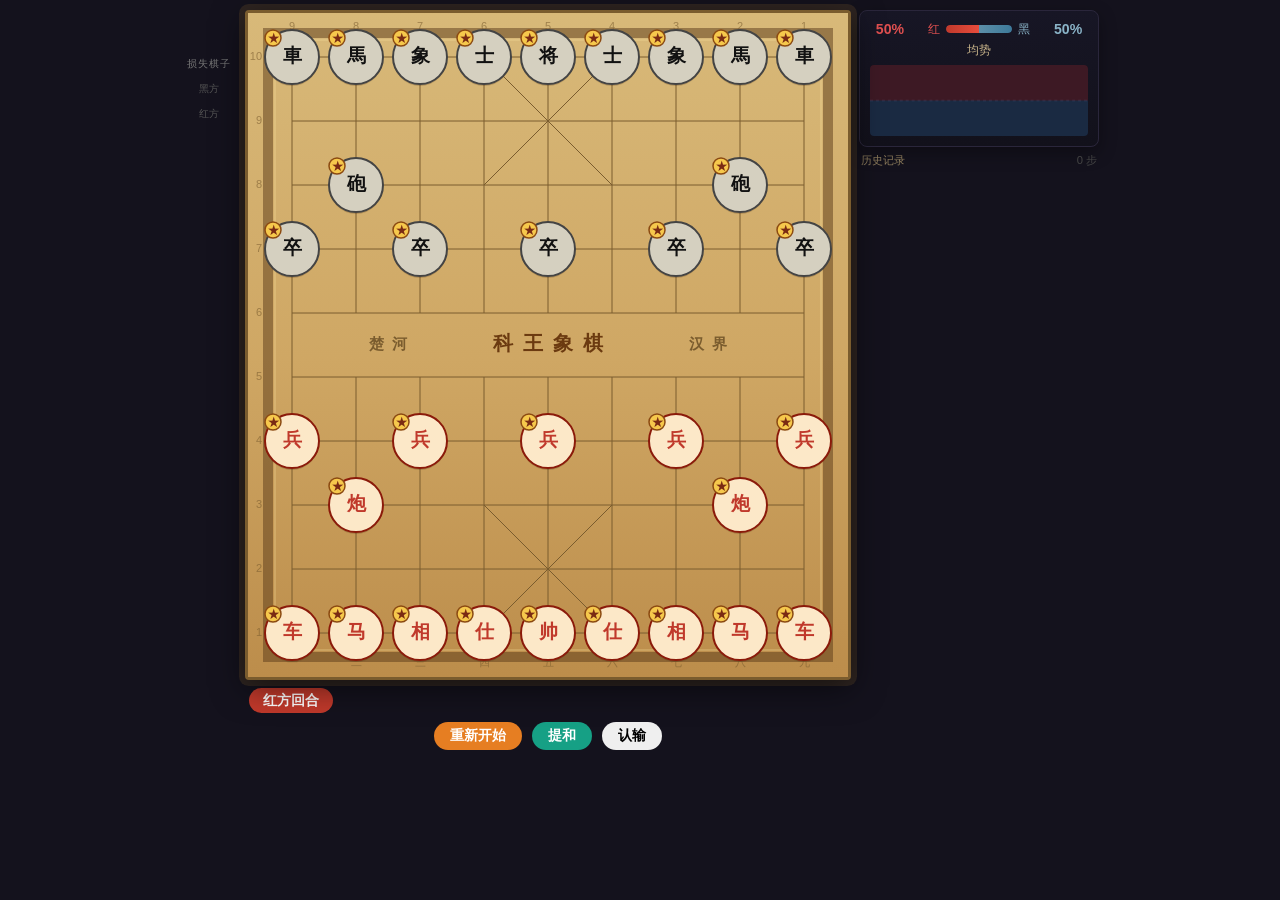
==== index-legacy.html @ aa71bdaa "Apply tactical sanity check to mixed AI" ====
<!DOCTYPE html>
<html lang="zh-CN">
<head>
<meta charset="UTF-8">
<meta name="viewport" content="width=device-width, initial-scale=1.0">
<title id="page-title">科王象棋</title>
<script>
(function () {
  try {
    if (window.self !== window.top) {
      document.documentElement.classList.add('embedded-game');
    }
  } catch (e) {}
})();
</script>
<style>
* { box-sizing: border-box; margin: 0; padding: 0; }
body {
  background: #14121d;
  display: flex;
  flex-direction: column;
  align-items: center;
  min-height: 100vh;
  font-family: 'Microsoft YaHei', sans-serif;
  color: #eee;
  user-select: none;
  padding: 10px 0;
}
#turn-indicator {
  padding: 3px 14px;
  border-radius: 20px;
  font-weight: bold;
  font-size: 0.88rem;
  white-space: nowrap;
}
#turn-indicator.red   { background:#c0392b; color:#fff; }
#turn-indicator.black { background:#2c3e50; color:#fff; border:1px solid #aaa; }
#turn-indicator.draw  { background:#555; color:#fff; }
#message { color:#f0c060; font-size:0.88rem; white-space:nowrap; }

/* 主布局：左侧损失列 + 棋盘中心 + 日志面板 */
#game-layout {
  display: flex;
  align-items: flex-start;
  gap: 8px;
  width: 100%;
  justify-content: center;
}
#cap-col {
  width: 56px;
  display: flex;
  flex-direction: column;
  align-items: center;
  padding-top: 47px;
  gap: 2px;
}
.cap-col-label {
  font-size: 0.65rem;
  color: #777;
  letter-spacing: 1px;
  margin-bottom: 4px;
  text-align: center;
  line-height: 1.3;
}
.cap-section-label {
  font-size: 0.62rem;
  color: #555;
  margin-top: 5px;
  margin-bottom: 2px;
}
.cap-piece-list {
  display: flex;
  flex-direction: row;
  flex-wrap: wrap;
  gap: 3px;
  justify-content: center;
  width: 100%;
}
#center-col { display: flex; flex-direction: column; align-items: center; }
#center-col {
  flex: 0 0 auto;
}

#board-wrap {
  position: relative;
  background: #c8a96e;
  border: 3px solid #7a5c2e;
  border-radius: 4px;
  box-shadow: 0 8px 32px #0008, 0 0 0 6px #7a5c2e44;
}
canvas { display: block; width: 100%; max-width: 100%; height: auto; }

/* iframe 嵌入模式：只显示棋盘，统计数据由外层 app 面板展示 */
html.embedded-game body,
body.in-iframe {
  padding: 0;
  height: 100vh;
  height: 100dvh;
  overflow: hidden;
  min-height: 100vh;
  min-height: 100dvh;
  justify-content: center;
  background:
    radial-gradient(ellipse at 50% 0%, rgba(164, 124, 55, 0.18) 0%, transparent 58%),
    linear-gradient(180deg, #1a160f 0%, #0f0e12 100%);
}
html.embedded-game #game-layout,
body.in-iframe #game-layout {
  width: 100%;
  height: 100vh;
  height: 100dvh;
  min-height: 0;
  align-items: center;
  justify-content: center;
  gap: 0;
}
html.embedded-game #center-col,
body.in-iframe #center-col {
  width: 100%;
  height: 100vh;
  height: 100dvh;
  min-height: 0;
  padding: 0;
  align-items: center;
  justify-content: center;
}
html.embedded-game #board-wrap,
body.in-iframe #board-wrap {
  width: min(100%, calc(100dvh * 600 / 664));
  max-width: 100%;
  flex: 0 0 auto;
}
html.embedded-game #log-panel,
html.embedded-game #cap-col,
html.embedded-game #info-bar,
html.embedded-game #controls,
html.embedded-game #piece-hint,
body.in-iframe #log-panel,
body.in-iframe #cap-col,
body.in-iframe #info-bar,
body.in-iframe #controls,
body.in-iframe #piece-hint { display: none; }

#info-bar {
  margin-top: 6px;
  display: flex;
  align-items: center;
  gap: 10px;
  min-height: 28px;
  width: 100%;
  justify-content: flex-start;
  padding: 0 4px;
}
#controls {
  margin-top: 8px;
  display:flex;
  gap:10px;
  align-items:center;
  width: 100%;
  justify-content: center;
  flex-wrap: wrap;
}

/* ── 右侧日志面板 ── */
#log-panel {
  width: 240px;
  display: flex;
  flex-direction: column;
  gap: 6px;
  align-self: flex-start;
}
#score-header {
  background: linear-gradient(180deg, #171625 0%, #12111b 100%);
  border: 1px solid #2a263b;
  border-radius: 8px;
  padding: 10px;
  box-shadow: 0 6px 18px #0005;
}
.score-row {
  display: flex;
  align-items: center;
  gap: 6px;
  margin-bottom: 5px;
}
.wr-label { font-size:0.72rem; color:#888; min-width:30px; }
.wr-label.red  { color:#e05050; text-align:right; }
.wr-label.blk  { color:#8ab4c8; }
.wr-pct { font-size:0.88rem; font-weight:bold; min-width:34px; }
.wr-pct.red { color:#e05050; text-align:right; }
.wr-pct.blk { color:#8ab4c8; }
#score-track {
  flex:1; height:8px; background:#222240;
  border-radius:4px; overflow:hidden; position:relative;
}
#score-fill-red {
  position:absolute; left:0; top:0; height:100%;
  background: linear-gradient(90deg,#c0392b,#e74c3c);
  border-radius:4px 0 0 4px;
  transition: width 0.35s ease;
}
#score-fill-blk {
  position:absolute; right:0; top:0; height:100%;
  background: linear-gradient(90deg,#5d8fa8,#3d7a9a);
  border-radius:0 4px 4px 0;
  transition: width 0.35s ease;
}
#score-advantage {
  text-align:center; font-size:0.75rem; color:#c8b48a;
  margin-bottom:6px; min-height:1em;
}
#winrate-canvas {
  display:block; width:100%; border-radius:4px;
  background:#0d0d1a;
}
#log-section-label {
  font-size:0.7rem; color:#8c7b5b; padding:0 2px;
  display:flex; justify-content:space-between; align-items:center;
}
#log-moves {
  overflow-y: auto;
  max-height: 430px;
  display:flex; flex-direction:column; gap:3px;
}
.log-item {
  padding: 5px 8px;
  border-radius: 5px;
  font-size: 0.78rem;
  line-height: 1.5;
  background: #14132288;
  border-left: 3px solid transparent;
}
.log-item.red-move  { border-color: #c0392b; }
.log-item.blk-move  { border-color: #4a6f82; }
.log-item.sys-msg   { border-color: #e6a817; background:#1c150588; color:#f0c060; }
.log-move-head {
  display:flex; gap:6px; align-items:baseline;
  margin-bottom:2px;
}
.log-num  { font-size:0.68rem; color:#555; }
.log-side { font-size:0.72rem; font-weight:bold; }
.log-side.red { color:#e05050; }
.log-side.blk { color:#8ab4c8; }
.log-move-body { color:#bbb; }
.log-event { display:block; }
button {
  padding: 5px 16px;
  border: none; border-radius: 20px;
  cursor: pointer; font-size: 0.85rem;
  font-family: inherit; font-weight: bold;
  transition: filter 0.15s;
}
button:hover { filter: brightness(1.2); }
#btn-restart { background:#e67e22; color:#fff; }
#btn-draw    { background:#16a085; color:#fff; }
#piece-hint {
  min-height: 1.4em;
  font-size: 0.78rem;
  color: #e6c67d;
  text-align: center;
  padding: 4px 8px;
  opacity: 0.9;
  transition: opacity 0.2s;
}
#piece-hint:empty {
  min-height: 0;
  padding: 0;
}
.cap-piece {
  display:inline-block; width:22px; height:22px;
  line-height:22px; text-align:center;
  border-radius:50%; font-size:11px; font-weight:bold;
}
.cap-r { background:#fce8c8; color:#c0392b; border:1px solid #8b1a0a; }
.cap-b { background:#d5d0c0; color:#111; border:1px solid #555; }

/* ── 响应式：窄屏时日志面板移至棋盘下方 ── */
@media (max-width: 960px) {
  body { padding: 0; }
  #game-layout {
    flex-direction: column;
    align-items: center;
    width: 100%;
  }
  #cap-col { display: none; }
  #center-col {
    width: 100%;
    padding: 8px 8px 0;
  }
  #board-wrap {
    width: 100%;
    max-width: 100%;
    box-shadow: 0 8px 28px #0008, 0 0 0 4px #7a5c2e44;
  }
  #info-bar {
    margin-top: 8px;
    justify-content: space-between;
    gap: 8px;
    min-height: 32px;
  }
  #turn-indicator {
    font-size: 0.82rem;
    padding: 4px 10px;
  }
  #message {
    font-size: 0.78rem;
    white-space: normal;
    text-align: right;
    flex: 1;
  }
  #controls {
    margin-top: 10px;
    justify-content: center;
    gap: 8px;
  }
  #controls button {
    min-height: 38px;
    padding: 7px 14px;
  }
  #piece-hint {
    padding: 3px 6px 0;
    font-size: 0.72rem;
  }
  #piece-hint:empty {
    padding: 0;
  }
  #log-panel {
    width: 100%;
    max-width: 640px;
    flex-direction: column;
    flex-wrap: nowrap;
    gap: 8px;
    padding: 8px 8px 0;
  }
  #score-header { flex: 0 0 auto; }
  #log-section-label { width: 100%; }
  #log-moves {
    max-height: 132px;
    width: 100%;
    display: grid;
    grid-auto-flow: column;
    grid-auto-columns: minmax(170px, 1fr);
    overflow-x: auto;
    overflow-y: hidden;
    gap: 6px;
    padding-bottom: 2px;
  }
  .log-item {
    min-height: 44px;
  }

  html.embedded-game #game-layout,
  body.in-iframe #game-layout {
    height: 100vh;
    height: 100dvh;
    min-height: 0;
    align-items: center;
    justify-content: center;
  }
  html.embedded-game #center-col,
  body.in-iframe #center-col {
    height: 100vh;
    height: 100dvh;
    min-height: 0;
    padding: 0;
    align-items: center;
    justify-content: center;
  }
  html.embedded-game #board-wrap,
  body.in-iframe #board-wrap {
    width: min(100%, calc(100dvh * 600 / 664));
    max-width: 100%;
  }
  html.embedded-game #info-bar,
  html.embedded-game #controls,
  html.embedded-game #piece-hint,
  body.in-iframe #info-bar,
  body.in-iframe #controls,
  body.in-iframe #piece-hint { display: none; }
}
</style>
</head>
<body>
<div id="game-layout">
  <!-- 左侧：双方损失 -->
  <div id="cap-col">
    <div class="cap-col-label">损失棋子</div>
    <div class="cap-section-label">黑方</div>
    <div id="cap-black-list" class="cap-piece-list"></div>
    <div class="cap-section-label">红方</div>
    <div id="cap-red-list" class="cap-piece-list"></div>
  </div>

  <!-- 中央：棋盘 + 控制 -->
  <div id="center-col">
    <div id="board-wrap">
      <canvas id="board-canvas" width="600" height="664"></canvas>
    </div>
    <div id="info-bar">
      <div id="turn-indicator" class="red">红方回合</div>
      <div id="message"></div>
    </div>
    <div id="controls">
      <button id="btn-restart">重新开始</button>
      <button id="btn-draw">提和</button>
      <button id="btn-resign">认输</button>
    </div>
    <div id="piece-hint"></div>
  </div>

  <!-- 日志面板 -->
  <div id="log-panel">
    <!-- 评分栏 -->
    <div id="score-header">
      <div class="score-row">
        <span class="wr-pct red" id="red-wr-pct">50%</span>
        <span class="wr-label red">红</span>
        <div id="score-track">
          <div id="score-fill-red" style="width:50%"></div>
          <div id="score-fill-blk" style="width:50%"></div>
        </div>
        <span class="wr-label blk">黑</span>
        <span class="wr-pct blk" id="blk-wr-pct">50%</span>
      </div>
      <div id="score-advantage">均势</div>
      <!-- 胜率折线图 -->
      <canvas id="winrate-canvas" width="220" height="72"></canvas>
    </div>
    <!-- 历史记录 -->
    <div id="log-section-label">
      <span>历史记录</span>
      <span id="log-move-count" style="color:#444">0 步</span>
    </div>
    <div id="log-moves"></div>
  </div>
</div>

<script>
// ─────────────────────────────────────────────
//  URL 参数读取（嵌入 iframe 时由父页面传入）
// ─────────────────────────────────────────────
const _urlParams = new URLSearchParams(location.search);
const _LEVEL_ID  = parseInt(_urlParams.get('levelId')) || 0;
const _AI_ON     = _urlParams.get('ai') === '1';
const _AI_TIME   = parseInt(_urlParams.get('aiTime')) || 500;
const _AI_STRENGTH = _urlParams.get('aiStrength') || '';
const _AI_SIDE_PARAM = (_urlParams.get('aiSide') || 'black').toLowerCase();
// 模式：classic（传统）/ mixed（混合：部分棋子升级）/ kw（科王：全升级）
const _MODE      = _urlParams.get('mode')
  || (_urlParams.get('classic') === '1' ? 'classic' : 'kw');
const _CLASSIC   = _MODE === 'classic';
const _MIXED     = _MODE === 'mixed';
const _KW        = _MODE === 'kw';
// 升级配置：pu / au 是逗号分隔的棋子键名（rook,cannon,horse,bishop,advisor,pawn,king）
const TYPE_TO_KEY = { K:'king', R:'rook', C:'cannon', H:'horse', B:'bishop', A:'advisor', P:'pawn' };
function _parseUpgrades(name) {
  const v = _urlParams.get(name);
  if (!v) return {};
  const obj = {};
  v.split(',').forEach(k => { const t = k.trim(); if (t) obj[t] = true; });
  return obj;
}
function _parsePositionSet(name) {
  const v = _urlParams.get(name);
  const set = new Set();
  if (!v) return set;
  v.split(',').forEach(token => {
    const parts = token.trim().split('_');
    if (parts.length !== 2) return;
    const col = Number(parts[0]);
    const row = Number(parts[1]);
    if (Number.isInteger(col) && Number.isInteger(row)) set.add(`${col}_${row}`);
  });
  return set;
}
const _PLAYER_UPGRADES = _parseUpgrades('pu'); // RED 方升级棋子
const _AI_UPGRADES     = _parseUpgrades('au'); // BLACK 方升级棋子
const _PLAYER_HANDICAP_UNUPGRADED = _parsePositionSet('phu'); // RED 方指定开局坐标不觉醒

// ─────────────────────────────────────────────
//  游戏统计（用于关卡星星判定，via postMessage）
// ─────────────────────────────────────────────
const STAT_TYPES = ['K', 'R', 'C', 'H', 'B', 'A', 'P'];
function createTypeCountMap() {
  return Object.fromEntries(STAT_TYPES.map(type => [type, 0]));
}
function createSurvivalMap() {
  return Object.fromEntries(STAT_TYPES.map(type => [type, { moves: 0, games: 0 }]));
}
const gameStats = {
  typesMoved:    [],   // 红方移动过的棋子 TYPE 集合
  typesCaptured: [],   // 红方发起吃子所用的棋子 TYPE 集合（判断"用4种棋子吃子"）
  redKillsByType: { K:0, R:0, C:0, H:0, B:0, A:0, P:0 },
  redSurvivalByType: createSurvivalMap(),
  redSurvivalFinalized: false,
  totalMoves: 0,       // 总步数
  kingLeftPalace: false,
  kingKillsStacked: 0,
  maxChainKills: 0,
  pawnExplodeKills: 0,
  rookTransportedStackedPawn: false,
  stackedPawnReachedBottom: false,
  complete: false,
  outcome: null,
  win: false,
  playerSide: null,
  aiSide: null,
};
function _addToSet(arr, val) { if (!arr.includes(val)) arr.push(val); }
let lastRedPct = 50;
let lastAdvantage = '均势';
let moveLogSimple = [];

// ─────────────────────────────────────────────
//  常量
// ─────────────────────────────────────────────
//  实验性规则开关（false = 关闭）
// ─────────────────────────────────────────────
const RULE_EAT_UNMERGE = false;  // 吃子后取消合体：消灭敌方后需重新花步合体才能整体出击

// ─────────────────────────────────────────────
const COLS = 9, ROWS = 10;
const CELL = 64, PAD = 44, R = 27;
const W = PAD*2 + CELL*(COLS-1);
const H = PAD*2 + CELL*(ROWS-1);

const TYPE = { KING:'K', ADVISOR:'A', BISHOP:'B', HORSE:'H', ROOK:'R', CANNON:'C', PAWN:'P' };
const RED = 'red', BLACK = 'black';
const enemy = o => o === RED ? BLACK : RED;
const _AI_SIDE = _AI_SIDE_PARAM === RED ? RED : BLACK;

function getPlayerSide() {
  return (_AI_ON || aiState.enabled) ? enemy(aiState.side) : RED;
}

function isAITurn() {
  return aiState.enabled && !game.gameOver && game.turn === aiState.side;
}

function isBoardFlipped() {
  return getPlayerSide() === BLACK;
}

// ─────────────────────────────────────────────
//  棋盘数据结构
//  board[row][col] = { type, owner, layer } | null
//  layer ≥ 1
// ─────────────────────────────────────────────
function emptyBoard() {
  return Array.from({length: ROWS}, () => Array(COLS).fill(null));
}

// 判断某种棋子在指定方是否升级
//  - classic: 全部 false
//  - kw: 默认 true，除非显式排除（很少用）
//  - mixed: 仅 upgrades 配置里列出的为 true，其余 false
function isPieceUpgraded(type, owner) {
  if (_CLASSIC) return false;
  const upgrades = owner === RED ? _PLAYER_UPGRADES : _AI_UPGRADES;
  const key = TYPE_TO_KEY[type];
  if (key in upgrades) return upgrades[key] === true;
  // mixed 模式：未列出 = 不升级；kw 模式：未列出 = 升级（容错）
  return _MIXED ? false : true;
}

function initBoard() {
  const b = emptyBoard();
  const place = (row, col, type, owner) => b[row][col] = {
    type,
    owner,
    layer: 1,
    groups: [1],
    upgraded: owner === RED && _PLAYER_HANDICAP_UNUPGRADED.has(`${col}_${row}`) ? false : isPieceUpgraded(type, owner)
  };

  // 黑方 row 0 底线
  const backRow = [TYPE.ROOK, TYPE.HORSE, TYPE.BISHOP, TYPE.ADVISOR, TYPE.KING,
                   TYPE.ADVISOR, TYPE.BISHOP, TYPE.HORSE, TYPE.ROOK];
  backRow.forEach((t, c) => place(0, c, t, BLACK));
  place(2, 1, TYPE.CANNON, BLACK); place(2, 7, TYPE.CANNON, BLACK);
  [0,2,4,6,8].forEach(c => place(3, c, TYPE.PAWN, BLACK));

  // 红方 row 9 底线
  backRow.forEach((t, c) => place(9, c, t, RED));
  place(7, 1, TYPE.CANNON, RED); place(7, 7, TYPE.CANNON, RED);
  [0,2,4,6,8].forEach(c => place(6, c, TYPE.PAWN, RED));

  return b;
}

// ─────────────────────────────────────────────
//  工具
// ─────────────────────────────────────────────
const inBoard = (c,r) => c>=0 && c<COLS && r>=0 && r<ROWS;

function inPalace(col, row, owner) {
  const rows = owner === RED ? [7,8,9] : [0,1,2];
  return col>=3 && col<=5 && rows.includes(row);
}

// 克隆棋盘（深拷贝）
function cloneBoard(b) {
  return b.map(row => row.map(cell => {
    if (!cell) return null;
    const c = {...cell};
    if (c.groups) c.groups = c.groups.slice();
    return c;
  }));
}

function cloneGameStats(stats) {
  return {
    ...stats,
    typesMoved: [...(stats.typesMoved || [])],
    typesCaptured: [...(stats.typesCaptured || [])],
    redKillsByType: { ...(stats.redKillsByType || {}) },
    redSurvivalByType: Object.fromEntries(
      STAT_TYPES.map(type => {
        const v = stats.redSurvivalByType?.[type] || { moves: 0, games: 0 };
        return [type, { moves: v.moves || 0, games: v.games || 0 }];
      })
    ),
  };
}

function createHistorySnapshot() {
  return {
    board: cloneBoard(game.board),
    turn: game.turn,
    captured: game.captured.map(c => ({ ...c })),
    lastMove: game.lastMove ? { ...game.lastMove } : null,
    stats: cloneGameStats(gameStats),
    moveLogSimple: moveLogSimple.map(m => ({ ...m })),
    wrHistory: [...wrHistory],
    logMoveNum,
    lastRedPct,
    lastAdvantage,
    redStartingCountsByType: redStartingCountsByType ? { ...redStartingCountsByType } : null,
  };
}

function restoreHistorySnapshot(snapshot) {
  game.board = cloneBoard(snapshot.board);
  game.turn = snapshot.turn;
  game.captured = (snapshot.captured || []).map(c => ({ ...c }));
  game.lastMove = snapshot.lastMove ? { ...snapshot.lastMove } : null;
  if (snapshot.stats) Object.assign(gameStats, cloneGameStats(snapshot.stats));
  moveLogSimple = (snapshot.moveLogSimple || []).map(m => ({ ...m }));
  wrHistory.length = 0;
  wrHistory.push(...(snapshot.wrHistory && snapshot.wrHistory.length ? snapshot.wrHistory : [0.5]));
  logMoveNum = Math.max(0, Math.trunc(Number(snapshot.logMoveNum) || 0));
  lastRedPct = Math.max(0, Math.min(100, Math.trunc(Number(snapshot.lastRedPct) || 50)));
  lastAdvantage = snapshot.lastAdvantage || '均势';
  redStartingCountsByType = snapshot.redStartingCountsByType ? { ...snapshot.redStartingCountsByType } : redStartingCountsByType;
  const cntEl = document.getElementById('log-move-count');
  if (cntEl) cntEl.textContent = logMoveNum + ' 步';
}

// ─────────────────────────────────────────────
//  层数差战斗结算
//  atk: 攻击方格 {type,owner,layer}  at: 目标格
//  返回 { atkResult, defResult }
//    atkResult: null(被压死) | {layer} (存活)
//    defResult: null(被全消) | {layer} (存活)
// ─────────────────────────────────────────────
function combatResult(atkLayer, defLayer) {
  if (atkLayer > defLayer) {
    // 攻强：攻方完整保留所有层数，防方消灭
    return { atkSurvive: atkLayer, defSurvive: 0 };
  }
  if (atkLayer === defLayer) {
    // 同层：攻方完整保留（不消耗）
    return { atkSurvive: atkLayer, defSurvive: 0 };
  }
  // 攻弱：攻方压死，防方保留差值层数
  return { atkSurvive: 0, defSurvive: defLayer - atkLayer };
}

// ─────────────────────────────────────────────
//  走法生成
//  返回 Move[]
//  Move = { col, row, type:'move'|'stack'|'eat'|'charge'|'explode',
//            chargeTarget?, chargeDir? }
// ─────────────────────────────────────────────

// 传统象棋：将帅对脸检测（同列，中间无任何棋子）
function kingsAreFacing(board) {
  const rk = findKing(board, RED);
  const bk = findKing(board, BLACK);
  if (!rk || !bk || rk.col !== bk.col) return false;
  const minR = Math.min(rk.row, bk.row), maxR = Math.max(rk.row, bk.row);
  for (let r = minR + 1; r < maxR; r++) { if (board[r][rk.col]) return false; }
  return true;
}

// ── 传统象棋走法（classic 模式用，无叠层/冲撞/连踩/地震/光波/爆炸）──
function generateClassicMoves(board, srcCol, srcRow) {
  const piece = board[srcRow][srcCol];
  if (!piece) return [];
  const { type, owner } = piece;
  const opp = enemy(owner);
  const moves = [];

  function tryAdd(c, r) {
    if (!inBoard(c, r)) return;
    const t = board[r][c];
    if (!t) moves.push({ col:c, row:r, kind:'move' });
    else if (t.owner === opp) moves.push({ col:c, row:r, kind:'eat' });
  }

  // 车：直线滑动
  if (type === TYPE.ROOK) {
    for (const [dc,dr] of [[1,0],[-1,0],[0,1],[0,-1]]) {
      let c=srcCol+dc, r=srcRow+dr;
      while (inBoard(c,r)) {
        const t=board[r][c];
        if (!t) { moves.push({col:c,row:r,kind:'move'}); c+=dc; r+=dr; }
        else { if(t.owner===opp) moves.push({col:c,row:r,kind:'eat'}); break; }
      }
    }
  }
  // 炮：移动同车，吃子需越过且仅越过 1 枚炮架
  if (type === TYPE.CANNON) {
    for (const [dc,dr] of [[1,0],[-1,0],[0,1],[0,-1]]) {
      let c=srcCol+dc, r=srcRow+dr, platform=false;
      while (inBoard(c,r)) {
        const t=board[r][c];
        if (!t) { if(!platform) moves.push({col:c,row:r,kind:'move'}); c+=dc; r+=dr; }
        else if (!platform) { platform=true; c+=dc; r+=dr; }
        else { if(t.owner===opp) moves.push({col:c,row:r,kind:'eat'}); break; }
      }
    }
  }
  // 马：日字形，检查蹩马腿
  if (type === TYPE.HORSE) {
    for (const [lc,lr,sc,sr] of [
      [1,0,1,1],[1,0,1,-1],[-1,0,-1,1],[-1,0,-1,-1],
      [0,1,1,1],[0,1,-1,1],[0,-1,1,-1],[0,-1,-1,-1],
    ]) {
      const mc=srcCol+lc, mr=srcRow+lr;
      if (!inBoard(mc,mr) || board[mr][mc]) continue; // 蹩马腿
      tryAdd(mc+sc, mr+sr);
    }
  }
  // 相/象：斜走2格，检查象眼，不能过河
  if (type === TYPE.BISHOP) {
    for (const [dc,dr] of [[1,1],[1,-1],[-1,1],[-1,-1]]) {
      const ec=srcCol+dc, er=srcRow+dr;
      if (!inBoard(ec,er) || board[er][ec]) continue; // 塞象眼
      const tc=ec+dc, tr=er+dr;
      if (!inBoard(tc,tr)) continue;
      if (owner===RED   && tr < 5) continue; // 红方不能过河
      if (owner===BLACK && tr > 4) continue; // 黑方不能过河
      tryAdd(tc, tr);
    }
  }
  // 仕/士：斜走1格，限九宫
  if (type === TYPE.ADVISOR) {
    for (const [dc,dr] of [[1,1],[1,-1],[-1,1],[-1,-1]]) {
      const nc=srcCol+dc, nr=srcRow+dr;
      if (inPalace(nc,nr,owner)) tryAdd(nc,nr);
    }
  }
  // 帅/将：直走1格，限九宫
  if (type === TYPE.KING) {
    for (const [dc,dr] of [[1,0],[-1,0],[0,1],[0,-1]]) {
      const nc=srcCol+dc, nr=srcRow+dr;
      if (inPalace(nc,nr,owner)) tryAdd(nc,nr);
    }
  }
  // 兵/卒：过河前只能前进，过河后可横走
  if (type === TYPE.PAWN) {
    const fwd = owner===RED ? -1 : 1;
    tryAdd(srcCol, srcRow+fwd);
    const crossed = owner===RED ? srcRow<=4 : srcRow>=5;
    if (crossed) { tryAdd(srcCol-1,srcRow); tryAdd(srcCol+1,srcRow); }
  }
  return moves;
}

// 传统象棋：判断 owner 方是否正在被将军。
// 仅用于 classic 模式的合法性过滤，避免搜索和玩家走法进入违规局面。
function classicKingInCheck(board, owner) {
  if (kingsAreFacing(board)) return true;
  const king = findKing(board, owner);
  if (!king) return true;
  const { col: kc, row: kr } = king;
  const opp = enemy(owner);

  // 车/炮直线攻击
  for (const [dc, dr] of [[1,0],[-1,0],[0,1],[0,-1]]) {
    let c = kc + dc, r = kr + dr, screens = 0;
    while (inBoard(c, r)) {
      const p = board[r][c];
      if (p) {
        if (p.owner === opp) {
          if (screens === 0 && p.type === TYPE.ROOK) return true;
          if (screens === 1 && p.type === TYPE.CANNON) return true;
        }
        screens++;
        if (screens > 1) break;
      }
      c += dc; r += dr;
    }
  }

  // 马攻击：候选马位置 + 对应马腿
  for (const [hc, hr, lc, lr] of [
    [ 2, 1, 1, 1], [ 2,-1, 1,-1], [-2, 1,-1, 1], [-2,-1,-1,-1],
    [ 1, 2, 1, 1], [-1, 2,-1, 1], [ 1,-2, 1,-1], [-1,-2,-1,-1],
  ]) {
    const c = kc + hc, r = kr + hr;
    if (!inBoard(c, r)) continue;
    const p = board[r][c];
    if (p?.owner === opp && p.type === TYPE.HORSE && !board[kr + lr][kc + lc]) return true;
  }

  // 兵/卒攻击
  const pawnForward = opp === RED ? -1 : 1;
  const pr = kr - pawnForward;
  if (inBoard(kc, pr)) {
    const p = board[pr][kc];
    if (p?.owner === opp && p.type === TYPE.PAWN) return true;
  }
  for (const pc of [kc - 1, kc + 1]) {
    if (!inBoard(pc, kr)) continue;
    const p = board[kr][pc];
    const crossed = opp === RED ? kr <= 4 : kr >= 5;
    if (crossed && p?.owner === opp && p.type === TYPE.PAWN) return true;
  }

  // 士/象理论上很少直接攻击对方王，保留完整边界以支持异常局面。
  for (const [dc, dr] of [[1,1],[1,-1],[-1,1],[-1,-1]]) {
    const ac = kc + dc, ar = kr + dr;
    const a = inBoard(ac, ar) ? board[ar][ac] : null;
    if (a?.owner === opp && a.type === TYPE.ADVISOR && inPalace(kc, kr, opp)) return true;

    const bc = kc + dc * 2, br = kr + dr * 2;
    const eyeC = kc + dc, eyeR = kr + dr;
    const b = inBoard(bc, br) ? board[br][bc] : null;
    const targetAllowed = opp === RED ? kr >= 5 : kr <= 4;
    if (targetAllowed && b?.owner === opp && b.type === TYPE.BISHOP && !board[eyeR][eyeC]) return true;
  }

  return false;
}

function generateMoves(board, srcCol, srcRow) {
  const piece = board[srcRow][srcCol];
  if (!piece) return [];
  // 按棋子自身升级状态分发：未升级棋子（含 classic 模式所有棋子、mixed 模式未升级棋子）走传统规则
  if (piece.upgraded === false) return generateClassicMoves(board, srcCol, srcRow);
  const { type, owner, layer } = piece;
  const opp = enemy(owner);
  const moves = [];

  // 辅助：添加普通落点（移动/叠层/吃子）
  function addMove(c, r) {
    if (!inBoard(c, r)) return;
    const target = board[r][c];
    if (!target) {
      moves.push({ col: c, row: r, kind: 'move' });
    } else if (target.owner === owner && target.type === type && type !== TYPE.KING) {
      // 同类同阵营 → 叠层（王除外）
      moves.push({ col: c, row: r, kind: 'stack' });
    } else if (target.owner === opp) {
      // 敌方 → 吃（按层数差结算）
      moves.push({ col: c, row: r, kind: 'eat' });
    }
    // 异类己方棋子 → 不能走
  }

  // ── 车 ──────────────────────────────────────
  if (type === TYPE.ROOK) {
    for (const [dc, dr] of [[1,0],[-1,0],[0,1],[0,-1]]) {
      let c = srcCol+dc, r = srcRow+dr;
      while (inBoard(c,r)) {
        const t = board[r][c];
        if (!t) {
          moves.push({ col:c, row:r, kind:'move' });
        } else if (t.owner === owner && t.type === TYPE.ROOK) {
          moves.push({ col:c, row:r, kind:'stack' }); break;
        } else if (t.owner === opp) {
          moves.push({ col:c, row:r, kind:'eat' }); break;
        } else {
          // 己方异类棋子 → 可冲撞，见下；普通移动停止
          break;
        }
        c+=dc; r+=dr;
      }
      // Bug7修复：冲撞——找同线所有己方异类棋子（中间至少1空格），允许多个目标
      {
        let foundSpace = false;
        let c2 = srcCol+dc, r2 = srcRow+dr;
        while (inBoard(c2,r2)) {
          const t = board[r2][c2];
          if (!t) {
            foundSpace = true;
          } else {
            if (foundSpace && t.owner === owner && t.type !== TYPE.ROOK) {
              moves.push({ col:c2, row:r2, kind:'charge', dc, dr });
            }
            // 遇到任何棋子都停止（不管是否满足冲撞条件）
            break;
          }
          c2+=dc; r2+=dr;
        }
      }
    }
  }

  // ── 炮 ──────────────────────────────────────
  // 连续炮架：任意连续棋子段的任意前缀作为炮架
  if (type === TYPE.CANNON) {
    for (const [dc, dr] of [[1,0],[-1,0],[0,1],[0,-1]]) {
      // 先收集沿方向的所有格
      const line = []; // [{col,row,piece}]
      let c = srcCol+dc, r = srcRow+dr;
      while (inBoard(c,r)) {
        line.push({ col:c, row:r, piece: board[r][c] });
        c+=dc; r+=dr;
      }

      // 空格阶段：可直接落（移动或叠同类炮）
      let i = 0;
      while (i < line.length && !line[i].piece) {
        moves.push({ col:line[i].col, row:line[i].row, kind:'move' });
        i++;
      }
      // Bug1修复：空格阶段末尾若有己方同类炮，可叠层（无炮架平移叠子）
      // 上面循环结束时 i 是第一个有棋子的格，已在下面炮架段处理

      // 从 i 开始是连续棋子段（炮架候选起点）
      // 炮架前缀长度可以是 1..连续段长度
      // 越过前缀后，下一个格是落点
      const contStart = i; // 连续段起点（记录但主要靠i推进）
      while (i < line.length && line[i].piece) {
        // 以 contStart..i 作为炮架（前缀到第 i 格）
        // 越过后找落点：从 i+1 开始
        let j = i + 1;
        while (j < line.length) {
          const tgt = line[j];
          if (!tgt.piece) {
            moves.push({ col:tgt.col, row:tgt.row, kind:'move' });
          } else {
            // 第一个有棋子的格：敌方可吃，己方同类炮可叠层
            if (tgt.piece.owner === opp) {
              moves.push({ col:tgt.col, row:tgt.row, kind:'eat' });
            } else if (tgt.piece.owner === owner && tgt.piece.type === TYPE.CANNON) {
              moves.push({ col:tgt.col, row:tgt.row, kind:'stack' });
            }
            break;
          }
          j++;
        }
        i++;
      }
      // Bug1修复：炮无炮架时（contStart===i，即前面全是空格），
      // 若方向上第一个棋子恰好是己方同类炮，允许直接叠层
      // 注意：此时 i 已推进完连续段，contStart 指向第一个棋子位置
      // 已在空格阶段后处理：当 i===contStart 时该格棋子在 contStart，
      // 上方循环会以它作为"炮架段第0格"，j=contStart+1 找后续——
      // 但我们还需要允许「直接落到 contStart 格（叠层）」本身，
      // 因为炮无炮架时可以平移落到同类炮叠层。
      if (contStart < line.length && line[contStart].piece) {
        const tgt = line[contStart];
        if (tgt.piece.owner === owner && tgt.piece.type === TYPE.CANNON) {
          // 无炮架直接平移叠层
          moves.push({ col:tgt.col, row:tgt.row, kind:'stack' });
        }
      }
    }
    // 去重
    const seen = new Set();
    return moves.filter(m => {
      const k = `${m.col},${m.row},${m.kind}`;
      if (seen.has(k)) return false;
      seen.add(k); return true;
    });
  }

  // ── 马 ──────────────────────────────────────
  // 无马腿。两种跳：走日(±1,±2)/(±2,±1)，直线跳2格(±2,0)/(0,±2)
  // 连踩：中间落在己方棋子上继续跳
  if (type === TYPE.HORSE) {
    const baseJumps = [
      [1,2],[1,-2],[-1,2],[-1,-2],
      [2,1],[2,-1],[-2,1],[-2,-1],
      [2,0],[-2,0],[0,2],[0,-2],
    ];
    // BFS 连踩
    const visited = new Set();
    const queue = [{ c: srcCol, r: srcRow, depth: 0 }];
    visited.add(`${srcCol},${srcRow}`);
    while (queue.length) {
      const { c, r } = queue.shift();
      for (const [dc, dr] of baseJumps) {
        const nc = c+dc, nr = r+dr;
        if (!inBoard(nc,nr)) continue;
        const t = board[nr][nc];
        if (!t) {
          // 空格：终点
          moves.push({ col:nc, row:nr, kind:'move' });
        } else if (t.owner === owner && t.type === TYPE.HORSE) {
          // 己方马：可叠层（终点），也可连踩继续
          moves.push({ col:nc, row:nr, kind:'stack' });
          if (!visited.has(`${nc},${nr}`)) {
            visited.add(`${nc},${nr}`);
            queue.push({ c:nc, r:nr });
          }
        } else if (t.owner === owner) {
          // 己方异类：连踩中间踏点，继续跳
          if (!visited.has(`${nc},${nr}`)) {
            visited.add(`${nc},${nr}`);
            queue.push({ c:nc, r:nr });
          }
        } else {
          // 敌方：终点，可吃
          moves.push({ col:nc, row:nr, kind:'eat' });
        }
      }
    }
    // 去重 + 过滤自叠（连踩绕回自身位置）
    const seen = new Set();
    return moves.filter(m => {
      if (m.col === srcCol && m.row === srcRow) return false;
      const k = `${m.col},${m.row},${m.kind}`;
      if (seen.has(k)) return false;
      seen.add(k); return true;
    });
  }

  // ── 相 ──────────────────────────────────────
  // 斜跳2格，无象眼，可过河，落地发十字地震波
  if (type === TYPE.BISHOP) {
    for (const [dc,dr] of [[2,2],[2,-2],[-2,2],[-2,-2]]) {
      addMove(srcCol+dc, srcRow+dr);
    }
  }

  // ── 士 ──────────────────────────────────────
  // 斜走1格，可离宫可过河，落地发X形光波
  if (type === TYPE.ADVISOR) {
    for (const [dc,dr] of [[1,1],[1,-1],[-1,1],[-1,-1]]) {
      addMove(srcCol+dc, srcRow+dr);
    }
  }

  // ── 王 ──────────────────────────────────────
  // 九宫内：八方向各1格（不能主动出宫）
  // 九宫外：四方向各1格
  if (type === TYPE.KING) {
    const inPal = inPalace(srcCol, srcRow, owner);
    const dirs = inPal
      ? [[1,0],[-1,0],[0,1],[0,-1],[1,1],[1,-1],[-1,1],[-1,-1]]
      : [[1,0],[-1,0],[0,1],[0,-1]];
    for (const [dc,dr] of dirs) {
      const nc = srcCol+dc, nr = srcRow+dr;
      if (!inBoard(nc,nr)) continue;
      // 九宫内王不能主动走出九宫
      if (inPal && !inPalace(nc, nr, owner)) continue;
      const t = board[nr][nc];
      if (!t) {
        moves.push({ col:nc, row:nr, kind:'move' });
      } else if (t.owner === opp) {
        moves.push({ col:nc, row:nr, kind:'eat' });
      }
      // 王不能叠层
    }
    // 觉醒王照面：同列无遮挡时，可主动击杀未觉醒的敌方将帅
    const faceDir = owner === RED ? -1 : 1;
    let fr = srcRow + faceDir;
    while (inBoard(srcCol, fr)) {
      const t = board[fr][srcCol];
      if (t) {
        if (t.owner === opp && t.type === TYPE.KING && t.upgraded === false) {
          moves.push({ col: srcCol, row: fr, kind: 'eat' });
        }
        break;
      }
      fr += faceDir;
    }
  }

  // ── 兵 ──────────────────────────────────────
  // 觉醒兵：四方向各1格，可叠层（上限5），可自爆
  if (type === TYPE.PAWN) {
    for (const [dc,dr] of [[1,0],[-1,0],[0,1],[0,-1]]) {
      addMove(srcCol+dc, srcRow+dr);
    }
    // 觉醒兵可自爆
    moves.push({ col:srcCol, row:srcRow, kind:'explode' });
  }

  return moves;
}

// 从顶部开始消耗 damage 层，返回存活的 groups 数组
function applyGroupDamage(groups, damage) {
  // 进攻方优先攻击底部（groups[last]），从末尾向前消耗伤害
  let dmgLeft = damage;
  const result = new Array(groups.length);
  for (let i = groups.length - 1; i >= 0; i--) {
    const g = groups[i];
    if (dmgLeft <= 0) result[i] = g;
    else if (dmgLeft >= g) dmgLeft -= g; // 该组被全灭，不写入
    else { result[i] = g - dmgLeft; dmgLeft = 0; }
  }
  return result.filter(x => x !== undefined);
}

function canSplitPiece(piece) {
  return isAwakenedPiece(piece)
    && piece.type !== TYPE.KING
    && piece.layer > 1
    && (!piece.groups || piece.groups.length === 1);
}

function canMergePiece(piece) {
  return isAwakenedPiece(piece)
    && piece.type !== TYPE.KING
    && !!piece.groups
    && piece.groups.length > 1;
}

function isAwakenedPiece(piece) {
  return !_CLASSIC && !!piece && piece.upgraded !== false;
}

function getDefaultMoveLayers(piece) {
  return piece.type === TYPE.KING ? piece.layer : (piece.groups ? piece.groups[0] : piece.layer);
}

// ─────────────────────────────────────────────
//  执行走法，返回 { newBoard, log[], kingCaptured }
//  log: 文字描述效果
// ─────────────────────────────────────────────
function applyMove(board, srcCol, srcRow, move) {
  const b = cloneBoard(board);
  const piece = b[srcRow][srcCol];
  const { col: dc, row: dr, kind } = move;
  const log = [];
  let kingCaptured = null; // null | 'red' | 'black'

  function checkKing(r, c) {
    const t = b[r][c];
    if (t && t.type === TYPE.KING) {
      if (kingCaptured === null) {
        kingCaptured = t.owner;
      } else if (kingCaptured !== t.owner && kingCaptured !== 'draw') {
        kingCaptured = 'draw'; // 双王同时覆灭 → 和棋
      }
      log.push(`【${t.owner === RED ? '红' : '黑'}方王被消灭！游戏结束】`);
    }
  }

  // ── 通用单格移动 / 吃子 / 叠层 ──
  // moveLayers: 本次带走的层数（顶组或指定）
  // movedGroups: 本次带走的 groups 子数组（来自顶组）
  // movingPiece: 车冲撞时传入的被推棋子（已脱离棋盘）
  function doMoveOrEat(fromC, fromR, toC, toR, moveLayers, movingPiece, movedGroups) {
    const srcCell = movingPiece || b[fromR][fromC];
    const actualLayer = moveLayers !== undefined ? moveLayers : srcCell.layer;
    const tgt = b[toR][toC];

    if (!tgt || tgt.owner === srcCell.owner) {
      // 移动或叠层
      if (tgt && tgt.owner === srcCell.owner && tgt.type === srcCell.type) {
        const maxLayer = srcCell.type === TYPE.PAWN ? 5 : Infinity;
        const newLayer = Math.min(tgt.layer + actualLayer, maxLayer);
        const addedLayer = newLayer - tgt.layer;
        // 叠层：把移动棋子的组预置到目标棋子组的前面（未合并）
        if (movedGroups && tgt.groups) {
          tgt.groups = [...movedGroups, ...tgt.groups];
          // 若因上限削减，裁掉尾部多余层数
          let excess = tgt.groups.reduce((s,g)=>s+g,0) - newLayer;
          while (excess > 0 && tgt.groups.length > 0) {
            const last = tgt.groups[tgt.groups.length-1];
            if (last <= excess) { excess -= last; tgt.groups.pop(); }
            else { tgt.groups[tgt.groups.length-1] -= excess; excess = 0; }
          }
        }
        tgt.upgraded = tgt.upgraded !== false || srcCell.upgraded !== false;
        tgt.layer = newLayer;
        // 兵叠层后自动合体（不需要额外操作，范围立即生效）
        if (tgt.type === TYPE.PAWN && tgt.groups) tgt.groups = [tgt.layer];
        log.push(`${srcCell.type}叠层→${toC},${toR} 共${tgt.layer}层`);
      } else {
        const newPiece = { ...srcCell, layer: actualLayer };
        if (movedGroups) newPiece.groups = movedGroups.slice();
        b[toR][toC] = newPiece;
        log.push(`${srcCell.type}移动→${toC},${toR}`);
      }
      if (!movingPiece) {
        // remGs：源格剩余的 groups
        // 合体棋子拆分（单组，moveLayers < groups[0]）→ 剩余为 [groups[0]-moveLayers]
        // 未合体棋子移走顶组 → 剩余为 groups.slice(1...)
        let remGs = null;
        if (srcCell.groups) {
          if (srcCell.groups.length === 1 && actualLayer < srcCell.groups[0]) {
            remGs = [srcCell.groups[0] - actualLayer];
          } else {
            remGs = srcCell.groups.slice(movedGroups ? movedGroups.length : 0);
          }
        }
        const remaining = srcCell.layer - actualLayer;
        if (remaining > 0) {
          const remPiece = { ...srcCell, layer: remaining };
          if (remGs && remGs.length > 0) remPiece.groups = remGs;
          else if (remGs) delete remPiece.groups;
          b[fromR][fromC] = remPiece;
        } else {
          b[fromR][fromC] = null;
        }
      }
    } else {
      // 吃子（层数差结算）
      const res = combatResult(actualLayer, tgt.layer);
      // 只有防方被完全消灭时才检查王死亡
      if (res.defSurvive === 0) {
        checkKing(toR, toC);
      }
      if (res.atkSurvive > 0) {
        // 攻方胜：带走 moveLayers 层（含 movedGroups），其余留原格
        const winPiece = { ...srcCell, layer: res.atkSurvive };
        if (movedGroups) winPiece.groups = movedGroups.slice();
        // 成功消灭敌方后取消合体状态（王、兵豁免；受 RULE_EAT_UNMERGE 控制）
        if (RULE_EAT_UNMERGE && winPiece.type !== TYPE.KING && winPiece.type !== TYPE.PAWN
            && winPiece.groups && winPiece.groups.length === 1 && winPiece.layer > 1) {
          winPiece.groups = Array(winPiece.layer).fill(1);
        }
        b[toR][toC] = winPiece;
        log.push(`${srcCell.type}(${actualLayer}层)吃${tgt.type}(${tgt.layer}层)→存${res.atkSurvive}层${RULE_EAT_UNMERGE&&winPiece.groups&&winPiece.groups.length>1?'(解体)':''}`);
      } else {
        // 攻方被压死——检查攻方是否为王
        if (srcCell.type === TYPE.KING) {
          kingCaptured = srcCell.owner;
          log.push(`【${srcCell.owner === RED ? '红' : '黑'}方王被消灭！游戏结束】`);
        }
        if (res.defSurvive > 0) {
          // 防方存活：从顶部消耗 actualLayer 伤害
          const newDefGs = tgt.groups ? applyGroupDamage(tgt.groups, actualLayer) : null;
          const defPiece = { ...tgt, layer: res.defSurvive };
          if (newDefGs && newDefGs.length > 0) defPiece.groups = newDefGs;
          b[toR][toC] = defPiece;
        } else {
          b[toR][toC] = null;
        }
        log.push(`${srcCell.type}(${actualLayer}层)被压死，敌存${res.defSurvive}层`);
      }
      if (!movingPiece) {
        let remGs = null;
        if (srcCell.groups) {
          if (srcCell.groups.length === 1 && actualLayer < srcCell.groups[0]) {
            remGs = [srcCell.groups[0] - actualLayer];
          } else {
            remGs = srcCell.groups.slice(movedGroups ? movedGroups.length : 0);
          }
        }
        const remaining = srcCell.layer - actualLayer;
        if (remaining > 0) {
          const remPiece = { ...srcCell, layer: remaining };
          if (remGs && remGs.length > 0) remPiece.groups = remGs;
          else if (remGs) delete remPiece.groups;
          b[fromR][fromC] = remPiece;
        } else {
          b[fromR][fromC] = null;
        }
      }
    }
  }

  // ── 自爆（兵）──
  if (kind === 'explode') {
    // 爆炸范围 = 总层数（piece.layer），不管是否合体；合体只影响移动
    // 爆炸伤害 = 固定1层（防止大面积清屏）
    function applyExplosionHit(nr, nc) {
      const t = b[nr][nc];
      if (!t) return;
      if (t.layer > 1) {
        t.layer -= 1;
        if (t.groups) t.groups = applyGroupDamage(t.groups, 1);
        log.push(`爆炸1伤${t.type}@${nc},${nr}→剩${t.layer}层`);
      } else {
        checkKing(nr, nc);
        b[nr][nc] = null;
        log.push(`爆炸消灭${t.type}@${nc},${nr}`);
      }
    }
    function explodeAt(ec, er, radius) {
      const queue = [{ c:ec, r:er, rad:radius }];
      // 仅追踪兵格防止循环引爆，非兵格可被多次命中
      const explodedPawns = new Set();
      explodedPawns.add(`${ec},${er}`);
      b[er][ec] = null; // 自爆棋子消失
      log.push(`兵在${ec},${er}自爆(半径${radius})`);

      while (queue.length) {
        const { c, r, rad } = queue.shift();
        for (let dc2 = -rad; dc2 <= rad; dc2++) {
          for (let dr2 = -rad; dr2 <= rad; dr2++) {
            if (dc2===0 && dr2===0) continue;
            const nc = c+dc2, nr = r+dr2;
            if (!inBoard(nc,nr)) continue;
            const t = b[nr][nc];
            if (!t) continue;
            const key = `${nc},${nr}`;
            if (t.type === TYPE.PAWN) {
              // 兵：防止重复引爆（循环链保护），连锁半径=总层数
              if (explodedPawns.has(key)) continue;
              explodedPawns.add(key);
              const chainRad = t.layer; // 总层数（不管合不合体）
              log.push(`连锁引爆兵@${nc},${nr}(半径${chainRad})`);
              checkKing(nr, nc);
              b[nr][nc] = null;
              queue.push({ c:nc, r:nr, rad:chainRad });
            } else {
              // 非兵：每次爆炸都造成1层伤害（多兵覆盖时累计）
              applyExplosionHit(nr, nc);
            }
          }
        }
      }
    }
    const explodeRadius = piece.layer; // 范围=总层数，不管是否合体
    explodeAt(srcCol, srcRow, explodeRadius);
    return { board: b, log, kingCaptured };
  }

  // ── 车冲撞 ──
  if (kind === 'charge') {
    const { dc: chDc, dr: chDr } = move;
    // 找车停的位置（目标棋子前一格）
    const targetPiece = b[dr][dc];
    const stopC = dc - chDc, stopR = dr - chDr;

    // 被推棋子继续沿方向飞出
    let pushC = dc + chDc, pushR = dr + chDr;
    let landC = dc, landR = dr; // 默认原地（不应出现）
    while (inBoard(pushC, pushR)) {
      const t = b[pushR][pushC];
      if (!t) {
        landC = pushC; landR = pushR;
        pushC += chDc; pushR += chDr;
      } else if (t.owner === targetPiece.owner) {
        // 己方同类棋子：直接叠加；异类或王：停在前一格
        if (t.type === targetPiece.type && t.type !== TYPE.KING) {
          landC = pushC; landR = pushR;
        } else {
          landC = pushC - chDc; landR = pushR - chDr;
        }
        break;
      } else {
        // 敌方棋子，吃子结算（王被推撞死不触发王增长）
        landC = pushC; landR = pushR;
        break;
      }
    }
    if (!inBoard(pushC, pushR)) {
      // 出界，停在边界
      landC = pushC - chDc; landR = pushR - chDr;
    }

    // 执行：车移到停止格，被推棋子移到落地格
    // 未合体叠层：只推走最底部的一组（groups[last]），其余散组留原格
    // 已合体/单层：整体推走
    const isUnmerged = targetPiece.groups && targetPiece.groups.length > 1;
    let pushed, remainGroups = null, remainLayer = 0;
    if (isUnmerged) {
      const bottomGroup = targetPiece.groups[targetPiece.groups.length - 1];
      pushed = { ...targetPiece, layer: bottomGroup, groups: [bottomGroup] };
      remainGroups = targetPiece.groups.slice(0, -1);
      remainLayer = targetPiece.layer - bottomGroup;
    } else {
      pushed = { ...targetPiece };
    }
    b[dr][dc] = remainLayer > 0
      ? { ...targetPiece, layer: remainLayer, groups: remainGroups }
      : null;
    // 车冲撞也需要拆分：未合体时只有顶部组参与冲撞，其余留原格
    const rookTopG = piece.groups ? piece.groups[0] : piece.layer;
    const rookML = move.layers !== undefined ? move.layers : rookTopG;
    const rookIsSplit = piece.groups ? piece.groups.length > 1 : rookML < piece.layer;
    if (rookIsSplit) {
      const remRookGs = piece.groups ? piece.groups.slice(1) : null;
      const remRookL = remRookGs ? remRookGs.reduce((s, g) => s + g, 0) : (piece.layer - rookML);
      b[srcRow][srcCol] = remRookL > 0 ? { ...piece, layer: remRookL, groups: remRookGs } : null;
      b[stopR][stopC] = { ...piece, layer: rookML, groups: [rookML] };
    } else {
      b[srcRow][srcCol] = null;
      b[stopR][stopC] = { ...piece };
    }

    const remDesc = remainLayer > 0 ? `(余${remainLayer}层留原格)` : '';
    const landTarget = b[landR][landC];
    if (!landTarget) {
      b[landR][landC] = pushed;
      log.push(`车冲撞→推${pushed.type}(${pushed.layer}层)至${landC},${landR}${remDesc}`);
    } else if (landTarget.owner === pushed.owner) {
      // 同类己方棋子：叠层（不自动合体；兵例外，自动合体）
      const oldTgtLayer = landTarget.layer;
      const maxLayer = pushed.type === TYPE.PAWN ? 5 : Infinity;
      const newLayer = Math.min(oldTgtLayer + pushed.layer, maxLayer);
      if (pushed.groups && landTarget.groups) {
        landTarget.groups = [...pushed.groups, ...landTarget.groups];
        let excess = landTarget.groups.reduce((s,g)=>s+g,0) - newLayer;
        while (excess > 0 && landTarget.groups.length > 0) {
          const last = landTarget.groups[landTarget.groups.length-1];
          if (last <= excess) { excess -= last; landTarget.groups.pop(); }
          else { landTarget.groups[landTarget.groups.length-1] -= excess; excess = 0; }
        }
      }
      landTarget.upgraded = landTarget.upgraded !== false || pushed.upgraded !== false;
      landTarget.layer = newLayer;
      if (landTarget.type === TYPE.PAWN && landTarget.groups) landTarget.groups = [landTarget.layer];
      log.push(`车冲撞→推${pushed.type}叠入同类(${pushed.layer}+${oldTgtLayer}→${newLayer}层)${remDesc}`);
    } else {
      // 撞敌方
      const res = combatResult(pushed.layer, landTarget.layer);
      if (res.defSurvive === 0) checkKing(landR, landC);
      if (res.atkSurvive > 0) {
        b[landR][landC] = { ...pushed, layer: res.atkSurvive };
        // 车输送觉醒王撞敌吃子：王成长（车是输送工具，王主动出击）
        if (pushed.type === TYPE.KING && pushed.upgraded !== false && !_CLASSIC) {
          b[landR][landC].layer += 1;
          if (b[landR][landC].groups) b[landR][landC].groups = [b[landR][landC].layer];
          log.push(`王(车撞)吃${landTarget.type}成长→${b[landR][landC].layer}层`);
        } else {
          // 被推棋子消灭敌方后取消合体（王、兵豁免；受 RULE_EAT_UNMERGE 控制）
          const lp = b[landR][landC];
          if (RULE_EAT_UNMERGE && lp.type !== TYPE.KING && lp.type !== TYPE.PAWN
              && lp.groups && lp.groups.length === 1 && lp.layer > 1) {
            lp.groups = Array(lp.layer).fill(1);
          }
          log.push(`推${pushed.type}撞敌${landTarget.type}(${pushed.layer}vs${landTarget.layer})→存${res.atkSurvive}层${lp.groups&&lp.groups.length>1?'(解体)':''}`);
        }
      } else {
        if (res.defSurvive > 0) {
          const newGs = landTarget.groups ? applyGroupDamage(landTarget.groups, pushed.layer) : null;
          const defPiece = { ...landTarget, layer: res.defSurvive };
          if (newGs && newGs.length > 0) defPiece.groups = newGs;
          b[landR][landC] = defPiece;
        } else {
          b[landR][landC] = null;
        }
        log.push(`推${pushed.type}被压死，敌存${res.defSurvive}层`);
      }
    }
    return { board: b, log, kingCaptured };
  }

  // 波动伤害：n叠士/相波动每格造成n点伤害（waveScaleByLayer）
  function applyWaveHit(wr, wc, dmg) {
    const t = b[wr][wc];
    if (!t) return;
    if (t.layer > dmg) {
      t.layer -= dmg;
      if (t.groups) t.groups = applyGroupDamage(t.groups, dmg);
    } else {
      checkKing(wr, wc);
      b[wr][wc] = null;
    }
  }

  // ── 士落地X形光波 ──
  function advisorWave(bc, br, srcPiece) {
    const waveLen = srcPiece.groups ? srcPiece.groups[0] : srcPiece.layer;
    const dmg = srcPiece.groups ? srcPiece.groups[0] : srcPiece.layer; // 顶组层数造成伤害
    const opp2 = enemy(srcPiece.owner);
    for (const [wdc, wdr] of [[1,1],[1,-1],[-1,1],[-1,-1]]) {
      for (let step = 1; step <= waveLen; step++) {
        const wc = bc + wdc*step, wr = br + wdr*step;
        if (!inBoard(wc,wr)) break;
        const t = b[wr][wc];
        if (t && t.owner === opp2) {
          const prev = t.layer;
          applyWaveHit(wr, wc, dmg);
          log.push(`士X波${dmg}伤${t.type}@${wc},${wr}(${prev}→${b[wr][wc]?.layer??'消灭'}层)`);
        }
      }
    }
  }

  // ── 相落地十字地震波 ──
  function bishopWave(bc, br, srcPiece) {
    const waveLen = srcPiece.groups ? srcPiece.groups[0] : srcPiece.layer;
    const dmg = srcPiece.groups ? srcPiece.groups[0] : srcPiece.layer; // 顶组层数造成伤害
    const opp2 = enemy(srcPiece.owner);
    for (const [wdc, wdr] of [[1,0],[-1,0],[0,1],[0,-1]]) {
      for (let step = 1; step <= waveLen; step++) {
        const wc = bc + wdc*step, wr = br + wdr*step;
        if (!inBoard(wc,wr)) break;
        const t = b[wr][wc];
        if (t && t.owner === opp2) {
          const prev = t.layer;
          applyWaveHit(wr, wc, dmg);
          log.push(`相十字波${dmg}伤${t.type}@${wc},${wr}(${prev}→${b[wr][wc]?.layer??'消灭'}层)`);
        }
      }
    }
  }

  // ── 合体 ──
  if (kind === 'merge') {
    if (!canMergePiece(piece)) {
      log.push(`${piece.type}不能合体`);
      return { board: b, log, kingCaptured };
    }
    b[srcRow][srcCol] = { ...piece, groups: [piece.layer] };
    log.push(`${piece.type}合体→${piece.layer}层`);
    return { board: b, log, kingCaptured };
  }

  // ── 普通移动/叠层/吃子 ──
  // move.layers: 本次带走几层（非王默认用顶组；王始终整枚行动）
  const topGroup = getDefaultMoveLayers(piece);
  let moveLayers = move.layers !== undefined ? move.layers : topGroup;
  if (piece.type === TYPE.KING) moveLayers = topGroup;
  // movedGroups：本次带走的 groups（单组，层数=moveLayers）
  // 对合体棋子拆分：movedGroups=[moveLayers]；对未合体：movedGroups=[topGroup]==[moveLayers]
  const movedGroups = piece.groups ? [moveLayers] : null;
  doMoveOrEat(srcCol, srcRow, dc, dr, moveLayers, undefined, movedGroups);

  // 落地后实际存在的棋子（可能是叠层后的合并结果）
  const landedPiece = b[dr][dc];

  if (landedPiece && landedPiece.owner === piece.owner) {
    const upgradedMove = piece.upgraded !== false && !_CLASSIC;
    // Bug2+6修复：士/相光波用落地后的实际 layer（叠层后更大，吃子后可能更小）
    // 叠层时不触发波；移动/吃子时触发
    if (upgradedMove && piece.type === TYPE.ADVISOR && kind !== 'stack') {
      advisorWave(dc, dr, landedPiece); // 传落地后的实际 piece
    }
    if (upgradedMove && piece.type === TYPE.BISHOP && kind !== 'stack') {
      bishopWave(dc, dr, landedPiece); // 传落地后的实际 piece
    }

    // Bug3修复：王主动吃子增长
    // 规则：王成功完整吃掉目标并站在目标点上才增长，固定 +1
    // combatResult 已正确结算存活层数，增长在结算之后额外 +1
    if (upgradedMove && piece.type === TYPE.KING && kind === 'eat') {
      landedPiece.layer += 1;
      if (landedPiece.groups) landedPiece.groups = [landedPiece.layer]; // 同步 groups
      log.push(`王吃子成长→${landedPiece.layer}层`);
    }
  }

  return { board: b, log, kingCaptured };
}

// ─────────────────────────────────────────────
//  安全过滤：走完后己方王是否存在且未被攻击
//  用于高亮提示（将军检测）
// ─────────────────────────────────────────────
// 在棋盘上找到指定阵营的王，返回 {col,row,layer} 或 null
function findKing(board, owner) {
  for (let r = 0; r < ROWS; r++)
    for (let c = 0; c < COLS; c++) {
      const cell = board[r][c];
      if (cell?.type === TYPE.KING && cell?.owner === owner)
        return { col: c, row: r, layer: cell.layer };
    }
  return null;
}

function unawakenedKingFacingThreat(board, owner) {
  const king = findKing(board, owner);
  const oppKing = findKing(board, enemy(owner));
  if (!king || !oppKing || king.col !== oppKing.col) return false;
  const ownPiece = board[king.row][king.col];
  if (!ownPiece || ownPiece.upgraded !== false) return false;
  const minR = Math.min(king.row, oppKing.row);
  const maxR = Math.max(king.row, oppKing.row);
  for (let r = minR + 1; r < maxR; r++) {
    if (board[r][king.col]) return false;
  }
  return true;
}

// ─────────────────────────────────────────────
//  全面评估某棋盘下 owner 方王的危险等级
//  遍历所有敌方回应（直接吃子 + 士光波 + 相地震波 + 车冲撞 + 兵自爆/连锁），
//  返回 'safe' | 'hurt' | 'fatal'
// ─────────────────────────────────────────────
function assessKingDanger(board, owner) {
  const king = findKing(board, owner);
  if (!king) return 'fatal'; // 王已不存在
  if (unawakenedKingFacingThreat(board, owner)) return 'fatal';

  const opp = enemy(owner);
  let danger = 'safe';

  // 收集需要全量模拟的走法（有副作用的棋子）
  const needSim = [];

  for (let r = 0; r < ROWS; r++) {
    for (let c = 0; c < COLS; c++) {
      const p = board[r][c];
      if (!p || p.owner !== opp) continue;
      const ms = generateMoves(board, c, r);

      const pTopGroup = getDefaultMoveLayers(p);
      for (const m of ms) {
        // ① 直接吃王：用 combatResult 快速判断（不需要模拟）
        if (m.col === king.col && m.row === king.row && m.kind === 'eat') {
          const res = combatResult(pTopGroup, king.layer);
          if (res.defSurvive === 0) return 'fatal'; // 致死
          danger = 'hurt'; // 非致死伤害
          continue;
        }
        // ② 士/相落地波可能波及王
        if (!_CLASSIC && p.upgraded !== false && (p.type === TYPE.ADVISOR || p.type === TYPE.BISHOP) && m.kind !== 'stack') {
          needSim.push({ c, r, p, m });
        }
        // ③ 车冲撞可能把己方棋子推撞王
        if (p.type === TYPE.ROOK && m.kind === 'charge') {
          needSim.push({ c, r, p, m });
        }
        // ④ 兵自爆（含连锁）可能炸到王
        if (p.type === TYPE.PAWN && m.kind === 'explode') {
          needSim.push({ c, r, p, m });
        }
      }
    }
  }

  // 对有副作用的走法做全量模拟
  for (const { c, r, p, m } of needSim) {
    const pTop = getDefaultMoveLayers(p);
    const sim = applyMove(board, c, r, { ...m, layers: pTop });
    if (sim.kingCaptured === owner) return 'fatal';
    const k2 = findKing(sim.board, owner);
    if (!k2) return 'fatal';
    if (k2.layer < king.layer) danger = 'hurt';
  }

  return danger;
}

function hasSpecialFatalKingThreat(board, owner) {
  if (_CLASSIC) return false;
  if (!findKing(board, owner)) return true;
  const opp = enemy(owner);
  for (let r = 0; r < ROWS; r++) {
    for (let c = 0; c < COLS; c++) {
      const p = board[r][c];
      if (!p || p.owner !== opp || p.upgraded === false) continue;
      if (p.type !== TYPE.ADVISOR && p.type !== TYPE.BISHOP && p.type !== TYPE.ROOK && p.type !== TYPE.PAWN) continue;
      const topGroup = p.groups ? p.groups[0] : p.layer;
      for (const m of generateMoves(board, c, r)) {
        const tactical =
          ((p.type === TYPE.ADVISOR || p.type === TYPE.BISHOP) && m.kind !== 'stack') ||
          (p.type === TYPE.ROOK && m.kind === 'charge') ||
          (p.type === TYPE.PAWN && m.kind === 'explode');
        if (!tactical) continue;
        const sim = applyMove(board, c, r, { ...m, layers: topGroup });
        if (sim.kingCaptured === owner || !findKing(sim.board, owner)) return true;
      }
    }
  }
  return false;
}

function wouldLeaveOwnerUnsafe(boardAfter, owner, kingCaptured = null) {
  if (kingCaptured === owner) return true;
  if (kingCaptured === enemy(owner) || kingCaptured === 'draw') return false;
  if (_CLASSIC) return classicKingInCheck(boardAfter, owner);
  return assessKingDanger(boardAfter, owner) === 'fatal';
}

// ─────────────────────────────────────────────
//  预览区域 & 路径计算
// ─────────────────────────────────────────────

// 士X光波影响格子
function computeAdvisorWaveZone(col, row, layer) {
  const cells = [];
  for (const [dc, dr] of [[1,1],[1,-1],[-1,1],[-1,-1]])
    for (let s = 1; s <= layer; s++) {
      const c = col+dc*s, r = row+dr*s;
      if (inBoard(c,r)) cells.push({col:c,row:r}); else break;
    }
  return cells;
}

// 相十字地震波影响格子
function computeBishopWaveZone(col, row, layer) {
  const cells = [];
  for (const [dc, dr] of [[1,0],[-1,0],[0,1],[0,-1]])
    for (let s = 1; s <= layer; s++) {
      const c = col+dc*s, r = row+dr*s;
      if (inBoard(c,r)) cells.push({col:c,row:r}); else break;
    }
  return cells;
}

// 车冲撞后被推棋子经过的路径
function computeChargePushPath(board, tCol, tRow, dc, dr) {
  const tp = board[tRow][tCol]; if (!tp) return [];
  const cells = [];
  let c = tCol+dc, r = tRow+dr;
  while (inBoard(c,r)) {
    const t = board[r][c];
    if (!t) {
      cells.push({col:c,row:r});
      c+=dc; r+=dr;
    } else if (t.owner === tp.owner) {
      break; // 停在己方棋子前
    } else {
      cells.push({col:c,row:r}); // 撞敌方
      break;
    }
  }
  return cells;
}

// 兵自爆全部影响范围（含连锁）
function computeExplosionZone(board, col, row, layer) {
  const b = cloneBoard(board);
  const all = new Set();
  const exploded = new Set([`${col},${row}`]);
  const queue = [{c:col,r:row,rad:layer}];
  while (queue.length) {
    const {c,r,rad} = queue.shift();
    for (let dc=-rad;dc<=rad;dc++) for (let dr=-rad;dr<=rad;dr++) {
      if (!dc&&!dr) continue;
      const nc=c+dc,nr=r+dr;
      if (!inBoard(nc,nr)) continue;
      all.add(`${nc},${nr}`);
      const key=`${nc},${nr}`;
      if (!exploded.has(key) && b[nr][nc]?.type===TYPE.PAWN) {
        exploded.add(key);
        const cp = b[nr][nc];
        queue.push({c:nc,r:nr,rad: cp.layer}); // 连锁半径=总层数
        b[nr][nc]=null;
      }
    }
  }
  return [...all].map(s=>{const [c,r]=s.split(',').map(Number);return{col:c,row:r};});
}

// 兵自爆连锁波次（返回数组，每个元素是一波的受影响格子）
function computeExplosionWaves(board, col, row, layer) {
  const b = cloneBoard(board);
  const waves = [];
  let cur = [{c:col,r:row,rad:layer}];
  const exploded = new Set([`${col},${row}`]);
  b[row][col] = null;
  while (cur.length) {
    const cells = [], next = [];
    for (const {c,r,rad} of cur)
      for (let dc=-rad;dc<=rad;dc++) for (let dr=-rad;dr<=rad;dr++) {
        if (!dc&&!dr) continue;
        const nc=c+dc,nr=r+dr;
        if (!inBoard(nc,nr)) continue;
        cells.push({col:nc,row:nr});
        const key=`${nc},${nr}`;
        if (!exploded.has(key) && b[nr][nc]?.type===TYPE.PAWN) {
          exploded.add(key);
          const cp2 = b[nr][nc];
          next.push({c:nc,r:nr,rad: cp2.layer}); // 连锁半径=总层数
          b[nr][nc]=null;
        }
      }
    waves.push(cells);
    cur = next;
  }
  return waves;
}

// 寻找马从起点到终点的一条路径（BFS回溯）
function findHorsePath(board, sc, sr, dc, dr) {
  const jumps=[[1,2],[1,-2],[-1,2],[-1,-2],[2,1],[2,-1],[-2,1],[-2,-1],[2,0],[-2,0],[0,2],[0,-2]];
  const owner=board[sr][sc]?.owner;
  if (!owner) return [{col:sc,row:sr},{col:dc,row:dr}];
  const vis=new Map(); vis.set(`${sc},${sr}`,null);
  const q=[{c:sc,r:sr}];
  while (q.length) {
    const {c,r}=q.shift();
    for (const [jc,jr] of jumps) {
      const nc=c+jc,nr=r+jr;
      if (!inBoard(nc,nr)) continue;
      const nk=`${nc},${nr}`;
      if (vis.has(nk)) continue;
      vis.set(nk,`${c},${r}`);
      if (nc===dc&&nr===dr) {
        const path=[];let k=nk;
        while(k){const[a,b]=k.split(',').map(Number);path.unshift({col:a,row:b});k=vis.get(k);}
        return path;
      }
      const t=board[nr][nc];
      if (t&&t.owner===owner) q.push({c:nc,r:nr});
    }
  }
  return [{col:sc,row:sr},{col:dc,row:dr}];
}

// ─────────────────────────────────────────────
//  游戏状态
// ─────────────────────────────────────────────
const game = {
  board: initBoard(),
  turn: RED,
  // 阶段：'select'选棋子 | 'pickLayer'选层数 | 'pickTarget'选目标
  phase: 'select',
  selected: null,       // {col,row}
  chosenLayers: null,   // 已确认的带走层数（confirmLayer 后有值）
  hoverIdx: null,       // 鼠标悬停的扇区下标（0-based，仅 pickLayer 阶段使用）
  specialMode: false,   // true=双击进入，显示拆分/自爆环
  legalMoves: [],       // 按当前 chosenLayers 过滤的合法走点
  history: [],
  gameOver: false,
  winner: null,
  isDraw: false,
  endMessage: '',
  kingDanger: 'safe',  // 'safe' | 'hurt' | 'fatal'
  hoveredMoveIdx: null, // pickTarget阶段悬停的走法下标
  lastMove: null,       // {fromCol,fromRow,toCol,toRow} 上一步标记
  captured: [],         // [{owner,type}] 已损失棋子
};
redStartingCountsByType = countLayersByOwner(game.board, RED);

// ─────────────────────────────────────────────
//  动画系统
// ─────────────────────────────────────────────
const anim = {
  playing: false,
  overlays: [],       // [{col,row}] 红框覆盖
  slide: null,        // {piece,x,y} 滑动中的棋子
  srcHide: null,      // {col,row} 滑动时隐藏原位棋子
  pathLines: [],      // [{fromCol,fromRow,toCol,toRow}] 马路径
  glow: null,         // {col,row,color,alpha,radius} 光环
  palaceGlow: null,   // {owner,alpha} 九宫出宫
};

const _wait = ms => new Promise(r => setTimeout(r, ms));

function animSlide(piece, fc, fr, tc, tr, dur = 250) {
  return new Promise(resolve => {
    const sx=cx(fc),sy=cy(fr),ex=cx(tc),ey=cy(tr),t0=performance.now();
    anim.slide={piece,x:sx,y:sy}; anim.srcHide={col:fc,row:fr};
    (function step(now){
      const t=Math.min((now-t0)/dur,1),e=t<.5?2*t*t:-1+(4-2*t)*t;
      anim.slide.x=sx+(ex-sx)*e; anim.slide.y=sy+(ey-sy)*e;
      render();
      if(t<1) requestAnimationFrame(step);
      else { anim.slide=null; anim.srcHide=null; resolve(); }
    })(t0);
  });
}

function showOverlaysTimed(cells, dur = 500) {
  anim.overlays = cells; render();
  return _wait(dur).then(() => { anim.overlays=[]; render(); });
}

function animGlow(col, row, color, dur = 500) {
  return new Promise(resolve => {
    const t0=performance.now();
    anim.glow={col,row,color,alpha:0,radius:R};
    (function step(now){
      const t=Math.min((now-t0)/dur,1);
      anim.glow.alpha=t<.5?t*2:2-t*2;
      anim.glow.radius=R+12*(t<.5?t*2:2-t*2);
      render();
      if(t<1) requestAnimationFrame(step);
      else { anim.glow=null; resolve(); }
    })(t0);
  });
}

function animPalaceGlow(owner, dur = 600) {
  return new Promise(resolve => {
    const t0=performance.now();
    anim.palaceGlow={owner,alpha:0};
    (function step(now){
      const t=Math.min((now-t0)/dur,1);
      anim.palaceGlow.alpha=t<.5?t*2:2-t*2;
      render();
      if(t<1) requestAnimationFrame(step);
      else { anim.palaceGlow=null; resolve(); }
    })(t0);
  });
}

async function animHorsePath(path) {
  anim.pathLines=[];
  for (let i=0;i<path.length-1;i++) {
    anim.pathLines.push({fromCol:path[i].col,fromRow:path[i].row,
      toCol:path[i+1].col,toRow:path[i+1].row});
    render();
    await _wait(150);
  }
}

// ─────────────────────────────────────────────
//  损失棋子追踪
// ─────────────────────────────────────────────
function diffCaptures(oldBoard, newBoard) {
  const sum = board => {
    const m = {};
    for (let r = 0; r < ROWS; r++)
      for (let c = 0; c < COLS; c++) {
        const p = board[r][c];
        if (!p) continue;
        const k = `${p.owner}_${p.type}`;
        m[k] = (m[k] || 0) + p.layer;
      }
    return m;
  };
  const os = sum(oldBoard), ns = sum(newBoard), lost = [];
  for (const k in os) {
    const d = (os[k]||0) - (ns[k]||0);
    if (d > 0) { const [owner,type] = k.split('_'); for (let i=0;i<d;i++) lost.push({owner,type}); }
  }
  return lost;
}

function countLayersByOwner(board, owner) {
  const counts = createTypeCountMap();
  for (let r = 0; r < ROWS; r++) {
    for (let c = 0; c < COLS; c++) {
      const p = board[r][c];
      if (!p || p.owner !== owner) continue;
      counts[p.type] = (counts[p.type] || 0) + (p.layer || 1);
    }
  }
  return counts;
}

var redStartingCountsByType = null;

function addRedSurvival(type, moves, count = 1) {
  if (!gameStats.redSurvivalByType[type]) {
    gameStats.redSurvivalByType[type] = { moves: 0, games: 0 };
  }
  const safeCount = Math.max(0, Math.trunc(Number(count) || 0));
  const safeMoves = Math.max(0, Math.min(300, Math.trunc(Number(moves) || 0)));
  if (!safeCount) return;
  gameStats.redSurvivalByType[type].moves += safeMoves * safeCount;
  gameStats.redSurvivalByType[type].games += safeCount;
}

function recordRedSurvivalLosses(captures, moves) {
  captures
    .filter(c => c.owner === RED)
    .forEach(c => addRedSurvival(c.type, moves, 1));
}

function resetRedSurvivalStats() {
  redStartingCountsByType = countLayersByOwner(game.board, RED);
  gameStats.redSurvivalByType = createSurvivalMap();
  gameStats.redSurvivalFinalized = false;
}

function finalizeRedSurvivalStats() {
  if (gameStats.redSurvivalFinalized) return;
  if (!redStartingCountsByType) redStartingCountsByType = countLayersByOwner(initBoard(), RED);
  for (const type of STAT_TYPES) {
    const expected = redStartingCountsByType[type] || 0;
    const counted = gameStats.redSurvivalByType[type]?.games || 0;
    addRedSurvival(type, gameStats.totalMoves, Math.max(0, expected - counted));
  }
  gameStats.redSurvivalFinalized = true;
}

function updateCapturedDisplay() {
  const make = (list, cls) => list.map(c =>
    `<span class="cap-piece ${cls}">${CHARS[c.owner][c.type]}</span>`).join('');
  document.getElementById('cap-red-list').innerHTML =
    make(game.captured.filter(c => c.owner === RED), 'cap-r');
  document.getElementById('cap-black-list').innerHTML =
    make(game.captured.filter(c => c.owner === BLACK), 'cap-b');
}

// 计算某棋子按指定层数走时的所有走点，每个走点标记危险等级
// 返回 Move[] 每个 move 附加 danger: 'safe'|'hurt'|'fatal'
// includeSpecial=true 时包含自爆（仅双击模式使用）
function calcLegalMoves(col, row, layers, includeSpecial = false) {
  const piece = game.board[row][col];
  const raw = generateMoves(game.board, col, row);
  return raw.filter(m => {
    if (m.kind === 'explode') return includeSpecial;
    return true;
  }).map(m => {
    // 自爆预览
    if (m.kind === 'explode') {
      return { ...m, danger: 'safe', preview: computeExplosionZone(game.board, col, row, piece.layer) };
    }
    const mWithLayers = { ...m, layers };
    const { board: nb, kingCaptured } = applyMove(game.board, col, row, mWithLayers);

    // 计算预览区域（红框提示）
    let preview = [];
    const upgradedMove = piece.upgraded !== false && !_CLASSIC;
    if (upgradedMove && piece.type === TYPE.ADVISOR && m.kind !== 'stack') {
      preview = computeAdvisorWaveZone(m.col, m.row, layers);
    } else if (upgradedMove && piece.type === TYPE.BISHOP && m.kind !== 'stack') {
      preview = computeBishopWaveZone(m.col, m.row, layers);
    } else if (piece.type === TYPE.ROOK && m.kind === 'charge') {
      preview = computeChargePushPath(game.board, m.col, m.row, m.dc, m.dr);
    }

    // 己方王被消灭，或传统模式走完仍被将军/将帅对脸：
    // 不直接禁走，标成红点；玩家确认落子后按认负结算。
    if (wouldLeaveOwnerUnsafe(nb, game.turn, kingCaptured)) return { ...m, danger: 'fatal', preview, selfFatal: true };
    // 和棋或敌方王被消灭 → 显示为安全（允许选择）
    if (kingCaptured) return { ...m, danger: 'safe', preview };

    const danger = assessKingDanger(nb, game.turn);
    return { ...m, danger, preview };
  });
}

// 棋子走法提示文本
const PIECE_HINTS_CLASSIC = {
  R: '车：横竖直走，不能越子；同线遇到第一枚敌子可吃。',
  H: '马：走日字；马腿格被占住时，对应方向不能跳。',
  C: '炮：移动像车；吃子必须隔着正好一枚炮架。',
  B: '相：斜跳两格，不能过河；象眼被占住不能跳。',
  A: '仕：斜走一格，只能在九宫里活动。',
  K: '帅：九宫内横竖一步；不能和对方将帅照面。',
  P: '兵：未过河只能前进；过河后可向前、左、右走一步。',
};
const PIECE_HINTS_KEWANG = {
  R: '车魂\n走法：横竖直线。\n特殊：同线隔空遇己方非车，可停在其前一格并推出它。\n注意：车本身不继续冲。',
  H: '马魂\n走法：日字，或直线两格。\n特殊：不受马腿限制；己方非马可作中继起点。\n注意：吃敌子后本步结束。',
  C: '炮魂\n走法：横竖移动。\n特殊：可选择连续棋子作为炮架，越过后落空点或吃第一枚敌子。\n注意：炮架不会移动或被吃。',
  B: '相魂\n走法：斜向两格，可过河。\n特殊：不看象眼；移动或吃子落点触发十字地震。\n注意：叠层不触发地震。',
  A: '仕魂\n走法：斜向一格，可离宫过河。\n特殊：移动或吃子落点触发 X 形光波。\n注意：叠层不触发光波。',
  K: '帅魂\n走法：九宫内八向一格。\n特殊：吃子加 1 层；同列无遮挡可远距吃未觉醒敌将帅。\n注意：不能主动离宫。',
  P: '兵魂\n走法：上下左右一格。\n特殊：己方兵叠层后自动合体；双击可按层数范围自爆。\n注意：自爆不分敌我。',
};

function postPieceHint(pieceType, hint, upgraded = false) {
  if (_LEVEL_ID && window.self !== window.top) {
    try { window.parent.postMessage({ type: 'piece-selected', pieceType, hint, upgraded }, '*'); } catch(e) {}
  }
}

function summarizeLegalMoves(moves) {
  if (!moves || !moves.length) return '当前没有安全落点，可以改选其他棋子。';
  const counts = { move: 0, eat: 0, stack: 0, charge: 0, hurt: 0, fatal: 0 };
  for (const m of moves) {
    if (m.kind === 'eat') counts.eat++;
    else if (m.kind === 'stack') counts.stack++;
    else if (m.kind === 'charge') counts.charge++;
    else counts.move++;
    if (m.danger === 'hurt') counts.hurt++;
    if (m.danger === 'fatal') counts.fatal++;
  }
  const parts = [];
  if (counts.move) parts.push(`可走${counts.move}格`);
  if (counts.eat) parts.push(`可吃${counts.eat}处`);
  if (counts.stack) parts.push(`可叠${counts.stack}处`);
  if (counts.charge) parts.push(`可冲撞${counts.charge}处`);
  const dangerText = counts.hurt || counts.fatal
    ? '绿色较稳，黄/红落点会让王暴露。'
    : '绿色是安全落点。';
  return `当前：${parts.join('，')}。\n提示：${dangerText}`;
}

function describeLayerStatus(piece) {
  if (_CLASSIC || !piece || piece.upgraded === false) return '';
  if (!piece || piece.layer <= 1) return '';
  if (piece.type === TYPE.KING) return `当前${piece.layer}层，帅必须整体行动，不能拆分。`;
  const isPawn = piece.type === TYPE.PAWN;
  const groups = piece.groups && piece.groups.length > 1
    ? `，当前为${piece.groups.join('+')}层未合体`
    : '';
  const actions = [];
  if (canSplitPiece(piece)) actions.push('拆分');
  if (canMergePiece(piece)) actions.push('合体');
  if (isPawn) actions.push('自爆');
  return actions.length
    ? `当前${piece.layer}层${groups}，双击可${actions.join('或')}。`
    : `当前${piece.layer}层${groups}。`;
}

function describeLayerMenu(piece) {
  if (_CLASSIC || !piece || piece.upgraded === false) return '';
  const sectors = getPieceSectors(piece);
  if (!sectors.length) return '';
  const names = sectors.map(sector => {
    if (sector.value === 'merge') return '合：合成一个整体';
    if (sector.value === 'explode') return '爆：自爆并显示红框范围';
    return `${sector.label}：带${sector.value}层行动`;
  });
  return `双击菜单：${names.join('；')}。`;
}

function showLayerMenuHint(piece, fallback = '') {
  const pieceType = piece?.type || null;
  const base = piece ? (piece.upgraded !== false && !_CLASSIC ? PIECE_HINTS_KEWANG[piece.type] : PIECE_HINTS_CLASSIC[piece.type]) : '';
  const hint = [base, describeLayerStatus(piece), describeLayerMenu(piece), fallback].filter(Boolean).join(' ');
  const el = document.getElementById('piece-hint');
  if (el) el.textContent = hint;
  postPieceHint(pieceType, hint, !!(piece && piece.upgraded !== false && !_CLASSIC));
}

function showPieceHint(pieceOrType, prefix = '') {
  const piece = typeof pieceOrType === 'object' && pieceOrType ? pieceOrType : null;
  const pieceType = piece ? piece.type : pieceOrType;
  const upgraded = piece ? piece.upgraded !== false : !_CLASSIC;
  const hints = upgraded && !_CLASSIC ? PIECE_HINTS_KEWANG : PIECE_HINTS_CLASSIC;
  const hint = hints[pieceType] || '';
  const layerHint = describeLayerStatus(piece);
  const moveHint = piece ? summarizeLegalMoves(game.legalMoves) : '';
  const fullHint = [prefix, hint, layerHint, moveHint].filter(Boolean).join('\n');
  const el = document.getElementById('piece-hint');
  if (el) el.textContent = fullHint;
  postPieceHint(pieceType, fullHint, !!(piece && piece.upgraded !== false && !_CLASSIC));
}
function clearPieceHint() {
  const el = document.getElementById('piece-hint');
  if (el) el.textContent = '';
  postPieceHint(null, '', false);
}

function getRoundText() {
  if (game.gameOver) return '对局结束';
  return `第${Math.floor(game.history.length / 2) + 1}回合`;
}

function postGameStatus() {
  if (!_LEVEL_ID || window.self === window.top) return;
  const ti = document.getElementById('turn-indicator');
  const mg = document.getElementById('message');
  try {
    window.parent.postMessage({
      type: 'game-status',
      turn: game.gameOver ? (game.isDraw ? 'draw' : game.winner) : game.turn,
      turnText: ti?.textContent || '',
      roundText: getRoundText(),
      message: mg?.textContent || '',
      aiEnabled: !!aiState.enabled,
      aiSide: aiState.side,
      playerSide: getPlayerSide(),
      winner: game.winner,
      playerWon: game.gameOver && !game.isDraw && game.winner === getPlayerSide(),
      aiThinking: !!aiState.thinking,
      aiTurn: isAITurn(),
      aiTime: aiState.timeLimit,
      aiStrength: aiState.strength || '',
      gameOver: !!game.gameOver,
    }, '*');
  } catch(e) {}
}

// 单击选中棋子：直接以顶组层数进入选目标阶段（不显示自爆）
function selectPiece(col, row) {
  if (isAITurn()) return;
  const piece = game.board[row][col];
  if (!piece || piece.owner !== game.turn) return;
  game.selected = { col, row };
  game.phase = 'pickTarget';
  const topGroup = getDefaultMoveLayers(piece);
  game.chosenLayers = topGroup;
  game.hoverIdx = null;
  game.specialMode = false;
  game.hoveredMoveIdx = null;
  game.legalMoves = calcLegalMoves(col, row, topGroup, false);
  showPieceHint(piece);
  render();
}

// 选层完成（点击拆分扇区），进入选目标阶段
function confirmLayer(layers) {
  game.chosenLayers = layers;
  game.hoverIdx = null;
  game.phase = 'pickTarget';
  // 自爆已在选层阶段直接执行，pickTarget 只需移动走点
  game.legalMoves = calcLegalMoves(game.selected.col, game.selected.row, layers, false);
  const piece = game.board[game.selected.row][game.selected.col];
  if (piece) showPieceHint(piece, `已选择${layers}层行动。`);
  render();
}

// 判断某方是否还有可点走法（用于停局检测）
function hasAnyLegalMove(board, owner) {
  for (let r = 0; r < ROWS; r++) {
    for (let c = 0; c < COLS; c++) {
      const p = board[r][c];
      if (!p || p.owner !== owner) continue;
      const topGroup = getDefaultMoveLayers(p);
      for (const m of generateMoves(board, c, r)) {
        const { board: nb, kingCaptured: kc } = applyMove(board, c, r, { srcCol: c, srcRow: r, ...m, layers: topGroup });
        if (wouldLeaveOwnerUnsafe(nb, owner, kc)) continue;
        return true;
      }
    }
  }
  return false;
}

function removeKingFromBoard(owner) {
  const king = findKing(game.board, owner);
  if (!king) return false;
  game.board[king.row][king.col] = null;
  if (!game.captured.some(c => c.owner === owner && c.type === TYPE.KING)) {
    game.captured.push({ owner, type: TYPE.KING });
  }
  return true;
}

function finishByKingTaken(loser, reason) {
  const winner = enemy(loser);
  removeKingFromBoard(loser);
  game.gameOver = true;
  game.isDraw = false;
  game.winner = winner;
  const loserName = loser === RED ? '红' : '黑';
  const winnerName = winner === RED ? '红' : '黑';
  game.endMessage = `🎉 对局结束：${winnerName}方吃掉${loserName}方王，已经获胜。`;
  addLog(`【${reason}，${loserName}方王被吃掉，${winnerName}方获胜】`, true);
}

async function executeMove(move) {
  // 中断 Pondering（人走棋时 AI 可能还在后台思考）
  if (aiState.ponderTimer) { clearTimeout(aiState.ponderTimer); aiState.ponderTimer = null; }
  if (typeof AI !== 'undefined') AI.abortPonder();
  aiState.pondering = false;

  game.history.push(createHistorySnapshot());

  anim.playing = true;
  const srcCol = game.selected.col, srcRow = game.selected.row;
  const piece = { ...game.board[srcRow][srcCol] };
  const oldBoard = cloneBoard(game.board); // 动画前快照，用于 diffCaptures
  const topGroup = getDefaultMoveLayers(piece);
  let moveLayers = move.layers !== undefined ? move.layers : topGroup;
  if (piece.type === TYPE.KING) moveLayers = topGroup;
  const isSplit = piece.type !== TYPE.KING && (piece.groups ? piece.groups.length > 1 : moveLayers < piece.layer);
  const isStack = move.kind === 'stack';
  if (move.kind === 'explode' && (_CLASSIC || piece.type !== TYPE.PAWN || piece.upgraded === false)) {
    showPieceHint(piece, '这枚兵还没有觉醒，不能自爆。');
    return;
  }

  // 计算最终棋盘（先算好，动画只负责过渡展示）
  const { board: newBoard, log, kingCaptured } = applyMove(
    game.board, srcCol, srcRow, move
  );

  // 清除选择UI
  game.phase = 'select';
  game.selected = null;
  game.hoverIdx = null;
  game.specialMode = false;
  game.legalMoves = [];
  clearPieceHint();

  try {
    // ── 合体动画（直接闪光）──
    if (move.kind === 'merge') {
      game.board = newBoard; render();
      await animGlow(srcCol, srcRow, '#27ae60', 400);
    }
    // ── 兵自爆动画 ──
    else if (move.kind === 'explode') {
      const waves = computeExplosionWaves(game.board, srcCol, srcRow, piece.layer); // 范围=总层数
      for (const cells of waves) {
        anim.overlays = cells; render();
        await _wait(400);
      }
      anim.overlays = [];
      game.board = newBoard; render();
      await _wait(100);
    }
    // ── 车冲撞动画 ──
    else if (move.kind === 'charge') {
      const stopCol = move.col - move.dc, stopRow = move.row - move.dr;
      const targetPiece = { ...game.board[move.row][move.col] };
      const slidePiece = { ...piece, layer: moveLayers };
      // 车滑动到停止位
      game.board[srcRow][srcCol] = isSplit
        ? (() => {
            const remGs = piece.groups ? piece.groups.slice(1) : null;
            const remL = remGs ? remGs.reduce((s,g)=>s+g,0) : (piece.layer - moveLayers);
            return remL > 0 ? { ...piece, layer: remL, groups: remGs || undefined } : null;
          })()
        : null;
      await animSlide(slidePiece, srcCol, srcRow, stopCol, stopRow, 250);
      game.board[stopRow][stopCol] = slidePiece;
      render();
      // 推送路径红框
      const pushPath = computeChargePushPath(game.board, move.col, move.row, move.dc, move.dr);
      if (pushPath.length) {
        anim.overlays = pushPath; render();
        await _wait(300);
        anim.overlays = [];
      }
      // 被推棋子滑动
      const landCell = pushPath.length > 0 ? pushPath[pushPath.length - 1] : { col: move.col, row: move.row };
      game.board[move.row][move.col] = null;
      await animSlide(targetPiece, move.col, move.row, landCell.col, landCell.row, 200);
      game.board = newBoard; render();
      // 车冲撞推王出九宫检测
      if (targetPiece.type === TYPE.KING) {
        const ko = targetPiece.owner;
        if (inPalace(move.col, move.row, ko)) {
          const nk = findKing(newBoard, ko);
          if (nk && !inPalace(nk.col, nk.row, ko)) {
            await animPalaceGlow(ko, 600);
          }
        }
      }
    }
    // ── 马动画（连踩路径 + 逐跳滑动）──
    else if (piece.type === TYPE.HORSE && move.kind !== 'stack') {
      const path = findHorsePath(game.board, srcCol, srcRow, move.col, move.row);
      if (path.length > 2) {
        await animHorsePath(path);
      }
      const slidePiece = { ...piece, layer: moveLayers };
      game.board[srcRow][srcCol] = isSplit
        ? (() => {
            const remGs = piece.groups ? piece.groups.slice(1) : null;
            const remL = remGs ? remGs.reduce((s,g)=>s+g,0) : (piece.layer - moveLayers);
            return remL > 0 ? { ...piece, layer: remL, groups: remGs || undefined } : null;
          })()
        : null;
      for (let i = 0; i < path.length - 1; i++) {
        await animSlide(slidePiece, path[i].col, path[i].row, path[i+1].col, path[i+1].row, 120);
      }
      anim.pathLines = [];
      game.board = newBoard; render();
    }
    // ── 士/相动画（滑动 + 波范围闪烁）──
    else if (!_CLASSIC && piece.upgraded !== false && (piece.type === TYPE.ADVISOR || piece.type === TYPE.BISHOP) && move.kind !== 'stack') {
      const slidePiece = { ...piece, layer: moveLayers };
      game.board[srcRow][srcCol] = isSplit
        ? (() => {
            const remGs = piece.groups ? piece.groups.slice(1) : null;
            const remL = remGs ? remGs.reduce((s,g)=>s+g,0) : (piece.layer - moveLayers);
            return remL > 0 ? { ...piece, layer: remL, groups: remGs || undefined } : null;
          })()
        : null;
      await animSlide(slidePiece, srcCol, srcRow, move.col, move.row, 250);
      // 落地后显示波范围红框
      const waveZone = piece.type === TYPE.ADVISOR
        ? computeAdvisorWaveZone(move.col, move.row, moveLayers)
        : computeBishopWaveZone(move.col, move.row, moveLayers);
      if (waveZone.length) {
        game.board[move.row][move.col] = slidePiece;
        anim.overlays = waveZone; render();
        await _wait(400);
        anim.overlays = [];
      }
      game.board = newBoard; render();
    }
    // ── 普通移动/吃子/叠层动画 ──
    else {
      const slidePiece = { ...piece, layer: moveLayers };
      game.board[srcRow][srcCol] = isSplit
        ? (() => {
            const remGs = piece.groups ? piece.groups.slice(1) : null;
            const remL = remGs ? remGs.reduce((s,g)=>s+g,0) : (piece.layer - moveLayers);
            return remL > 0 ? { ...piece, layer: remL, groups: remGs || undefined } : null;
          })()
        : null;
      await animSlide(slidePiece, srcCol, srcRow, move.col, move.row, 250);
      game.board = newBoard; render();
    }

    // 叠层升级光环（绿色）/ 拆分降级光环（红色）
    if (isStack) {
      await animGlow(move.col, move.row, '#27ae60', 400);
    } else if (isSplit) {
      await animGlow(srcCol, srcRow, '#e74c3c', 400);
    }

  } finally {
    // 确保动画状态被清理
    anim.playing = false;
    anim.overlays = [];
    anim.slide = null;
    anim.srcHide = null;
    anim.pathLines = [];
    anim.glow = null;
    anim.palaceGlow = null;
  }

  // 追踪损失棋子（用动画前的快照比较，因为动画过程中 game.board 已被修改）
  const newCaps = diffCaptures(oldBoard, newBoard);
  game.captured.push(...newCaps);
  recordRedSurvivalLosses(newCaps, gameStats.totalMoves + (piece.owner === RED ? 1 : 0));

  // ── 关卡统计追踪（红方走棋时） ──
  if (piece.owner === RED) {
    gameStats.totalMoves++;
    _addToSet(gameStats.typesMoved, piece.type);
    const enemyKilled = newCaps.filter(c => c.owner === BLACK);
    if (enemyKilled.length > 0) {
      _addToSet(gameStats.typesCaptured, piece.type); // 记录发起吃子的红方棋型
      gameStats.redKillsByType[piece.type] = (gameStats.redKillsByType[piece.type] || 0) + enemyKilled.length;
      // 历史字段：当前马只在最终落点结算吃子，这里保留累计兼容旧统计结构
      if (piece.type === TYPE.HORSE) {
        gameStats.maxChainKills = Math.max(gameStats.maxChainKills, enemyKilled.length);
      }
      // 兵自爆
      if (move.kind === 'explode') {
        gameStats.pawnExplodeKills += enemyKilled.length;
      }
      // 王击杀叠层（王吃目标格，目标格在 oldBoard 的 layer>1 即为叠层）
      if (piece.type === TYPE.KING) {
        const killedTarget = oldBoard[move.row][move.col];
        if (killedTarget && killedTarget.layer > 1) gameStats.kingKillsStacked++;
      }
    }
    // 王出九宫格
    if (piece.type === TYPE.KING) {
      if (!inPalace(move.col, move.row, RED)) gameStats.kingLeftPalace = true;
    }
    // 車运输叠兵（charge + 被运的是红兵且 layer>1）
    if (move.kind === 'charge') {
      const target = oldBoard[move.row][move.col];
      if (target && target.owner === RED && target.type === TYPE.PAWN && target.layer > 1) {
        gameStats.rookTransportedStackedPawn = true;
      }
    }
    // 叠兵到达底线（row 0 = 黑方底线）
    if (piece.type === TYPE.PAWN && move.row === 0 && piece.layer > 1) {
      gameStats.stackedPawnReachedBottom = true;
    }
  }

  game.board = newBoard;
  game.lastMove = { fromCol: srcCol, fromRow: srcRow, toCol: move.col, toRow: move.row };
  game.hoveredMoveIdx = null;
  addLog(log.join(' | '));
  if (_LEVEL_ID) moveLogSimple.push({ side: piece.owner, text: log.join(' | ') });
  // 仅在黑方走完后（完整一回合结束）推入折线图数据点，避免吃子后被立即反吃导致曲线剧烈抖动
  // enemy(game.turn) = 下一个实际走棋方（game.turn 此时尚未翻转）
  updateScoreDisplay(game.turn === BLACK, enemy(game.turn));

  game.chosenLayers = null;

  if (kingCaptured) {
    game.gameOver = true;
    game.isDraw   = (kingCaptured === 'draw');
    game.winner   = game.isDraw ? null : enemy(kingCaptured);
    game.endMessage = game.isDraw
      ? '🤝 对局结束：双方王同时被吃掉，和棋。'
      : `🎉 对局结束：${game.winner === RED ? '红' : '黑'}方吃掉${kingCaptured === RED ? '红' : '黑'}方王，已经获胜。`;
    addLog(game.isDraw ? '【双王同归于尽！和棋】'
           : `【${kingCaptured === RED ? '红' : '黑'}方王被吃掉，${game.winner === RED ? '红' : '黑'}方获胜！】`, true);
    updateUI(); updateCapturedDisplay(); render();
    _reportGameEnd();
    return;
  }

  if (move.selfFatal) {
    finishByKingTaken(piece.owner, `${piece.owner === RED ? '红' : '黑'}方走入致命威胁`);
    updateUI(); updateCapturedDisplay(); render();
    _reportGameEnd();
    return;
  }

  game.turn = enemy(game.turn);

  // 停局检测：若下一方无任何合法走法，判该方负
  if (!hasAnyLegalMove(game.board, game.turn)) {
    finishByKingTaken(game.turn, `${game.turn === RED ? '红' : '黑'}方无路可走`);
    updateUI(); updateCapturedDisplay(); render();
    _reportGameEnd();
    return;
  }

  game.kingDanger = assessKingDanger(game.board, game.turn);
  updateUI(); updateCapturedDisplay(); render();

  // 局内星星进度实时上报
  if (_LEVEL_ID) {
    try { window.parent.postMessage({
      type: 'game-progress',
      stats: { ...gameStats },
      redPct: lastRedPct,
      advantage: lastAdvantage,
      capturedRed: game.captured.filter(c => c.owner === RED).map(c => CHARS[RED][c.type]),
      capturedBlack: game.captured.filter(c => c.owner === BLACK).map(c => CHARS[BLACK][c.type]),
      moves: moveLogSimple.slice(-12),
    }, '*'); } catch(e) {}
  }

  // AI 自动走棋
  if (!game.gameOver && aiState.enabled && game.turn === aiState.side) {
    setTimeout(triggerAI, 300);
  }
}

function undoMove() {
  if (anim.playing || !game.history.length || hasLockedWinningResult()) return;
  abortAIThinking();
  const prev = game.history.pop();
  logUndo();
  restoreHistorySnapshot(prev);
  game.phase = 'select';
  game.selected = null;
  game.chosenLayers = null;
  game.hoverIdx = null;
  game.specialMode = false;
  game.legalMoves = [];
  game.gameOver = false;
  game.winner = null;
  game.isDraw = false;
  game.endMessage = '';
  game.hoveredMoveIdx = null;
  game.kingDanger = assessKingDanger(game.board, game.turn);
  clearPieceHint();
  updateUI(); updateCapturedDisplay(); render();
  updateScoreDisplay(false);
  if (_LEVEL_ID) {
    try { window.parent.postMessage({
      type: 'game-progress',
      stats: { ...gameStats },
      redPct: lastRedPct,
      advantage: lastAdvantage,
      capturedRed: game.captured.filter(c => c.owner === RED).map(c => CHARS[RED][c.type]),
      capturedBlack: game.captured.filter(c => c.owner === BLACK).map(c => CHARS[BLACK][c.type]),
      moves: moveLogSimple.slice(-12),
    }, '*'); } catch(e) {}
  }
}

function hasLockedWinningResult() {
  return game.gameOver && !game.isDraw && game.winner === getPlayerSide();
}

function undoCommand() {
  if (anim.playing || !game.history.length || hasLockedWinningResult()) return;
  const lastSnapshot = game.history[game.history.length - 1];
  const lastMover = lastSnapshot?.turn;
  const steps = aiState.enabled && lastMover === aiState.side && game.history.length >= 2 ? 2 : 1;
  for (let i = 0; i < steps; i++) {
    if (!game.history.length) break;
    undoMove();
  }
  scheduleAIIfNeeded(300);
}

function restartGame() {
  if (anim.playing) return;
  aiState.searchToken += 1;
  if (aiState.ponderTimer) { clearTimeout(aiState.ponderTimer); aiState.ponderTimer = null; }
  if (typeof AI !== 'undefined') AI.abortPonder();
  aiState.pondering = false;
  game.board = initBoard();
  game.turn = RED;
  game.phase = 'select';
  game.selected = null;
  game.chosenLayers = null;
  game.hoverIdx = null;
  game.specialMode = false;
  game.legalMoves = [];
  game.history = [];
  game.gameOver = false;
  game.winner = null;
  game.isDraw = false;
  game.endMessage = '';
  game.kingDanger = 'safe';
  game.captured = [];
  game.lastMove = null;
  game.hoveredMoveIdx = null;
  // 重置对局统计
  gameStats.typesMoved    = [];
  gameStats.typesCaptured = [];
  gameStats.redKillsByType = { K:0, R:0, C:0, H:0, B:0, A:0, P:0 };
  gameStats.redSurvivalByType = createSurvivalMap();
  gameStats.redSurvivalFinalized = false;
  gameStats.totalMoves    = 0;
  gameStats.kingLeftPalace = false;
  gameStats.kingKillsStacked = 0;
  gameStats.maxChainKills = 0;
  gameStats.pawnExplodeKills = 0;
  gameStats.rookTransportedStackedPawn = false;
  gameStats.stackedPawnReachedBottom   = false;
  gameStats.complete = false;
  gameStats.outcome = null;
  gameStats.win = false;
  gameStats.playerSide = null;
  gameStats.aiSide = null;
  resetRedSurvivalStats();
  moveLogSimple = [];
  logReset();
  aiState.thinking = false;
  AI.clearTT();
  updateUI(); updateCapturedDisplay(); updateAIUI(); render();
  updateScoreDisplay(false);
  // 重置局内进度
  if (_LEVEL_ID) {
    try { window.parent.postMessage({
      type: 'game-progress',
      stats: { ...gameStats },
      redPct: lastRedPct,
      advantage: lastAdvantage,
      capturedRed: [],
      capturedBlack: [],
      moves: [],
    }, '*'); } catch(e) {}
  }
}

// ─────────────────────────────────────────────
//  渲染
// ─────────────────────────────────────────────
const canvas = document.getElementById('board-canvas');
const ctx = canvas.getContext('2d');
canvas.width  = W;
canvas.height = H;

// CSS 缩放时将显示坐标转换为 canvas 坐标
function canvasXY(e) {
  const rect = canvas.getBoundingClientRect();
  const sx = canvas.width / rect.width;
  const sy = canvas.height / rect.height;
  return { px: (e.clientX - rect.left) * sx, py: (e.clientY - rect.top) * sy };
}

const cx = col => PAD + (isBoardFlipped() ? COLS - 1 - col : col) * CELL;
const cy = row => PAD + (isBoardFlipped() ? ROWS - 1 - row : row) * CELL;
const boardX = px => Math.round((px - PAD) / CELL);
const boardY = py => Math.round((py - PAD) / CELL);
function pointToBoard(px, py) {
  const viewCol = boardX(px);
  const viewRow = boardY(py);
  return {
    col: isBoardFlipped() ? COLS - 1 - viewCol : viewCol,
    row: isBoardFlipped() ? ROWS - 1 - viewRow : viewRow,
  };
}

function boardCellRect(col1, row1, col2, row2) {
  const x1 = cx(col1);
  const x2 = cx(col2);
  const y1 = cy(row1);
  const y2 = cy(row2);
  return {
    x: Math.min(x1, x2) - CELL / 2,
    y: Math.min(y1, y2) - CELL / 2,
    w: Math.abs(x2 - x1) + CELL,
    h: Math.abs(y2 - y1) + CELL,
  };
}

const CHARS = {
  [RED]:   { K:'帅', A:'仕', B:'相', H:'马', R:'车', C:'炮', P:'兵' },
  [BLACK]: { K:'将', A:'士', B:'象', H:'馬', R:'車', C:'砲', P:'卒' },
};
const FG   = { [RED]:'#c0392b', [BLACK]:'#111' };
const BG   = { [RED]:'#fce8c8', [BLACK]:'#d5d0c0' };
const BORD = { [RED]:'#8b1a0a', [BLACK]:'#444' };

function render() {
  ctx.clearRect(0, 0, W, H);

  // 棋盘底色
  const boardGradient = ctx.createLinearGradient(0, 0, 0, H);
  boardGradient.addColorStop(0, '#d8b979');
  boardGradient.addColorStop(0.52, '#cfa764');
  boardGradient.addColorStop(1, '#bc8d4b');
  ctx.fillStyle = boardGradient;
  ctx.fillRect(0, 0, W, H);

  ctx.save();
  ctx.strokeStyle = 'rgba(91, 58, 25, 0.5)';
  ctx.lineWidth = 10;
  ctx.strokeRect(PAD - 24, PAD - 24, CELL * (COLS - 1) + 48, CELL * (ROWS - 1) + 48);
  ctx.strokeStyle = 'rgba(255, 231, 166, 0.22)';
  ctx.lineWidth = 2;
  ctx.strokeRect(PAD - 17, PAD - 17, CELL * (COLS - 1) + 34, CELL * (ROWS - 1) + 34);
  ctx.restore();

  // 网格
  ctx.strokeStyle = '#7a5c2e';
  ctx.lineWidth = 1;
  for (let c = 0; c < COLS; c++) {
    if (c === 0 || c === COLS-1) {
      line(cx(c), cy(0), cx(c), cy(9));
    } else {
      line(cx(c), cy(0), cx(c), cy(4));
      line(cx(c), cy(5), cx(c), cy(9));
    }
  }
  for (let r = 0; r < ROWS; r++) line(cx(0), cy(r), cx(8), cy(r));

  // 河界文字 + 标题
  ctx.fillStyle = '#7a5c2e';
  ctx.font = 'bold 15px "Microsoft YaHei",serif';
  ctx.textAlign = 'center'; ctx.textBaseline = 'middle';
  ctx.fillText('楚  河', cx(1.5), cy(4.5));
  ctx.fillText('汉  界', cx(6.5), cy(4.5));
  // 科王象棋标题居中显示在楚河汉界中间
  ctx.fillStyle = '#6b3a10';
  ctx.font = 'bold 20px "Microsoft YaHei",serif';
  ctx.fillText('科  王  象  棋', cx(4), cy(4.5));

  // 九宫斜线
  palaceLines(3,0,5,2);
  palaceLines(3,7,5,9);

  // 兵炮标记
  for (const [c,r] of [
    [1,2],[7,2],[1,7],[7,7],
    [0,3],[2,3],[4,3],[6,3],[8,3],
    [0,6],[2,6],[4,6],[6,6],[8,6],
  ]) corner(cx(c), cy(r), 5);

  // 棋盘坐标
  ctx.fillStyle = '#7a5c2e99';
  ctx.font = '11px sans-serif';
  ctx.textAlign = 'center'; ctx.textBaseline = 'middle';
  const colLabels = ['一','二','三','四','五','六','七','八','九'];
  for (let c = 0; c < COLS; c++) {
    ctx.fillText(colLabels[c], cx(c), cy(9) + 30);   // 下方列号
    ctx.fillText(String(9-c), cx(c), cy(0) - 30);    // 上方列号（黑方视角）
  }
  ctx.textAlign = 'right';
  for (let r = 0; r < ROWS; r++) {
    ctx.fillText(String(ROWS-r), cx(0) - 30, cy(r)); // 左侧行号
  }

  // 最后一步标记
  if (game.lastMove && !anim.playing) {
    drawLastMoveUnderlay(game.lastMove);
  }

  // 走点高亮（三色 + 叠层蓝色区分）
  for (const m of game.legalMoves) {
    // 叠层特殊标记（蓝色双环）
    if (m.kind === 'stack') {
      ctx.beginPath();
      ctx.arc(cx(m.col), cy(m.row), R+4, 0, Math.PI*2);
      ctx.strokeStyle = '#3498db';
      ctx.lineWidth = 3;
      ctx.stroke();
      ctx.beginPath();
      ctx.arc(cx(m.col), cy(m.row), R+8, 0, Math.PI*2);
      ctx.strokeStyle = '#3498db88';
      ctx.lineWidth = 1.5;
      ctx.stroke();
      continue;
    }

    const dc = m.danger === 'fatal' ? '#e74c3c'   // 红
             : m.danger === 'hurt'  ? '#f1c40f'   // 黄
             : '#27ae60';                          // 绿

    if (m.kind === 'charge') {
      // 冲撞目标：虚线圆圈 + 危险色
      ctx.beginPath();
      ctx.arc(cx(m.col), cy(m.row), R+4, 0, Math.PI*2);
      ctx.strokeStyle = dc;
      ctx.lineWidth = 3;
      ctx.setLineDash([5,3]);
      ctx.stroke();
      ctx.setLineDash([]);
      continue;
    }
    const tgt = game.board[m.row][m.col];
    if (tgt) {
      // 有棋子：圆圈（吃子 / 叠层）
      ctx.beginPath();
      ctx.arc(cx(m.col), cy(m.row), R+4, 0, Math.PI*2);
      ctx.strokeStyle = dc;
      ctx.lineWidth = 3;
      ctx.stroke();
    } else {
      // 空格：实心点
      ctx.beginPath();
      ctx.arc(cx(m.col), cy(m.row), 9, 0, Math.PI*2);
      ctx.fillStyle = dc + 'cc';
      ctx.fill();
    }
  }

  // 预览红框（仅悬停走法显示）
  if (game.hoveredMoveIdx != null && game.legalMoves[game.hoveredMoveIdx]) {
    const hm = game.legalMoves[game.hoveredMoveIdx];
    if (hm.preview) {
      for (const p of hm.preview) {
        ctx.strokeStyle = '#e74c3c';
        ctx.lineWidth = 2.5;
        ctx.strokeRect(cx(p.col)-CELL/2+2, cy(p.row)-CELL/2+2, CELL-4, CELL-4);
        ctx.fillStyle = '#e74c3c18';
        ctx.fillRect(cx(p.col)-CELL/2+2, cy(p.row)-CELL/2+2, CELL-4, CELL-4);
      }
    }
  }

  // 兵自爆预览（pickLayer阶段，棋子为兵时显示爆炸范围）
  if (game.phase === 'pickLayer' && game.selected) {
    const sp = game.board[game.selected.row][game.selected.col];
    if (sp?.type === TYPE.PAWN) {
      const zone = computeExplosionZone(game.board, game.selected.col, game.selected.row, sp.layer); // 范围=总层数
      for (const p of zone) {
        ctx.strokeStyle = '#e74c3c88';
        ctx.lineWidth = 2;
        ctx.strokeRect(cx(p.col)-CELL/2+3, cy(p.row)-CELL/2+3, CELL-6, CELL-6);
      }
    }
  }

  // 王的危险高亮
  if (game.kingDanger !== 'safe' && !game.gameOver) {
    const warnColor = game.kingDanger === 'fatal' ? '#e74c3c' : '#f1c40f';
    for (let r = 0; r < ROWS; r++)
      for (let c = 0; c < COLS; c++) {
        const p = game.board[r][c];
        if (p?.type === TYPE.KING && p.owner === game.turn) {
          ctx.beginPath();
          ctx.arc(cx(c), cy(r), R+6, 0, Math.PI*2);
          ctx.strokeStyle = warnColor;
          ctx.lineWidth = 4;
          ctx.stroke();
        }
      }
  }

  // 动画红框覆盖（爆炸/波/冲撞动画中）
  for (const o of anim.overlays) {
    ctx.strokeStyle = '#e74c3c';
    ctx.lineWidth = 3;
    ctx.strokeRect(cx(o.col)-CELL/2+1, cy(o.row)-CELL/2+1, CELL-2, CELL-2);
    ctx.fillStyle = '#e74c3c22';
    ctx.fillRect(cx(o.col)-CELL/2+1, cy(o.row)-CELL/2+1, CELL-2, CELL-2);
  }

  // 棋子（动画时跳过滑动中的源位置）
  for (let r = 0; r < ROWS; r++) {
    for (let c = 0; c < COLS; c++) {
      if (anim.srcHide && anim.srcHide.col === c && anim.srcHide.row === r) continue;
      const p = game.board[r][c];
      if (!p) continue;
      const sel = game.selected?.col === c && game.selected?.row === r;
      drawPiece(c, r, p, sel);
    }
  }

  // 动画：滑动棋子
  if (anim.slide) drawPieceAt(anim.slide.x, anim.slide.y, anim.slide.piece, false);

  // 最后一步角标覆盖在棋子外缘，不遮盖棋面文字。
  if (game.lastMove && !anim.playing) {
    drawLastMoveOverlay(game.lastMove);
  }

  // 动画：马路径线
  if (anim.pathLines.length) {
    ctx.save();
    ctx.strokeStyle = '#27ae60cc';
    ctx.lineWidth = 3;
    ctx.setLineDash([6,3]);
    for (const ln of anim.pathLines) {
      ctx.beginPath();
      ctx.moveTo(cx(ln.fromCol), cy(ln.fromRow));
      ctx.lineTo(cx(ln.toCol), cy(ln.toRow));
      ctx.stroke();
    }
    ctx.setLineDash([]);
    ctx.restore();
  }

  // 动画：光环
  if (anim.glow) {
    const a = Math.round(anim.glow.alpha*255).toString(16).padStart(2,'0');
    ctx.beginPath();
    ctx.arc(cx(anim.glow.col), cy(anim.glow.row), anim.glow.radius, 0, Math.PI*2);
    ctx.strokeStyle = anim.glow.color + a;
    ctx.lineWidth = 4;
    ctx.stroke();
  }

  // 动画：九宫出宫绿框
  if (anim.palaceGlow) {
    const a = Math.round(anim.palaceGlow.alpha*255).toString(16).padStart(2,'0');
    const topRow = anim.palaceGlow.owner === RED ? 7 : 0;
    ctx.strokeStyle = '#27ae60' + a;
    ctx.lineWidth = 4;
    const rect = boardCellRect(3, topRow, 5, topRow + 2);
    ctx.strokeRect(rect.x, rect.y, rect.w, rect.h);
  }

  // 选层/自爆环（仅双击流程显示）
  // pickLayer：正在选层（高亮 hover 扇区）
  // pickTarget + specialMode：已选层等待落子（高亮已确认扇区，提示玩家）
  if (game.selected && (game.phase === 'pickLayer' ||
      (game.phase === 'pickTarget' && game.specialMode))) {
    const { col, row } = game.selected;
    const piece = game.board[row][col];
    if (piece) {
      const sectors = getPieceSectors(piece);
      if (sectors.length > 0) {
        let highlightIdx = null;
        if (game.phase === 'pickLayer') {
          highlightIdx = game.hoverIdx;
        } else {
          // pickTarget+specialMode：找已选 chosenLayers 对应的扇区下标
          highlightIdx = sectors.findIndex(s => s.value === game.chosenLayers);
          if (highlightIdx < 0) highlightIdx = null;
        }
        const picker = layerPickerCenter(col, row);
        drawLayerPicker(picker.x, picker.y, sectors, highlightIdx);
      }
    }
  }
}

// ─────────────────────────────────────────────
//  选层/自爆弧形选择器（双击弹出）
//  扇区设计：
//    · 普通多层棋子：[拆1, 拆2, …, 拆N-1]          共 N-1 扇区
//    · 多层兵      ：[拆1, 拆2, …, 拆N-1, 爆]       共 N 扇区
//    · 1 层兵      ：[爆]                           共 1 扇区
//    · 1 层非王非兵：无扇区，双击不弹出
//  "全部 N 层移动"由单击完成，不放入环中
// ─────────────────────────────────────────────
const PICK_R_IN  = R + 8;   // = 35，棋子高亮圈(R+6)外侧
const PICK_R_OUT = R + 36;  // = 63，环宽 28px

function clampNumber(value, min, max) {
  return Math.max(min, Math.min(max, value));
}

function layerPickerCenter(col, row) {
  const margin = PICK_R_OUT + 8;
  return {
    x: clampNumber(cx(col), margin, W - margin),
    y: clampNumber(cy(row), margin, H - margin),
  };
}

// 生成棋子双击环的扇区数组：{ label, value }
// value = 层数(number) 表示拆分（最多N-1层，第N层=单击），value = 'explode' 表示自爆
// 双击有意义的情况：叠子（可拆分）或兵（可自爆）
function getPieceSectors(piece) {
  const sectors = [];
  if (_CLASSIC || !piece || piece.upgraded === false) return sectors;
  // 合体选项：存在多个组时显示
  if (canMergePiece(piece)) {
    sectors.push({ label: '合', value: 'merge' });
  }
  // 拆分选项：已合体（单组）且层数 > 1
  if (canSplitPiece(piece)) {
    for (let k = 1; k < piece.layer; k++) {
      sectors.push({ label: `拆${k}`, value: k });
    }
  }
  if (piece.type === TYPE.PAWN) {
    sectors.push({ label: '爆', value: 'explode' });
  }
  return sectors;
}

// 绘制选层环：sectors 数组，hoveredIdx 为 0-based 高亮扇区下标（null=无）
function drawLayerPicker(x, y, sectors, hoveredIdx) {
  const n = sectors.length;
  if (n === 0) return;
  const sweep = (Math.PI * 2) / n;
  const startAngle = -Math.PI / 2;

  for (let i = 0; i < n; i++) {
    const { label, value } = sectors[i];
    const isExplode = value === 'explode';
    const gap = Math.min(0.06, sweep * 0.15);
    const a0 = startAngle + sweep * i + gap;
    const a1 = startAngle + sweep * (i + 1) - gap;
    const aMid = startAngle + sweep * (i + 0.5);
    const isHovered = hoveredIdx === i;

    // 环形扇区（外弧→内弧逆时针→闭合，圆心透明不遮棋子）
    ctx.beginPath();
    ctx.arc(x, y, PICK_R_OUT, a0, a1);
    ctx.arc(x, y, PICK_R_IN,  a1, a0, true);
    ctx.closePath();

    const isMerge = value === 'merge';
    // 自爆=红色，合体=绿色，拆分=蓝色
    ctx.fillStyle = isExplode
      ? (isHovered ? '#e74c3cf0' : '#e74c3cb0')
      : isMerge
        ? (isHovered ? '#27ae60f0' : '#27ae60b0')
        : (isHovered ? '#2980b9f0' : '#2980b9b0');
    ctx.fill();
    ctx.strokeStyle = '#fffc';
    ctx.lineWidth = 1;
    ctx.stroke();

    // 标签（数字或"爆"）
    const txDist = (PICK_R_IN + PICK_R_OUT) / 2;
    const tx = x + Math.cos(aMid) * txDist;
    const ty = y + Math.sin(aMid) * txDist;
    ctx.fillStyle = '#fff';
    ctx.font = `bold ${n <= 4 ? 13 : 11}px sans-serif`;
    ctx.textAlign = 'center';
    ctx.textBaseline = 'middle';
    ctx.fillText(label, tx, ty);
  }
}

// 命中测试：返回 0-based 扇区下标，或 null（未命中环形）
function hitLayerPicker(px, py, ox, oy, sectorCount) {
  if (sectorCount === 0) return null;
  const dx = px - ox, dy = py - oy;
  const dist = Math.sqrt(dx*dx + dy*dy);
  if (dist < PICK_R_IN || dist > PICK_R_OUT) return null;
  let angle = Math.atan2(dy, dx) - (-Math.PI / 2);
  if (angle < 0) angle += Math.PI * 2;
  const sweep = (Math.PI * 2) / sectorCount;
  const idx = Math.floor(angle / sweep);
  return idx < sectorCount ? idx : sectorCount - 1;
}

function line(x1,y1,x2,y2) {
  ctx.beginPath(); ctx.moveTo(x1,y1); ctx.lineTo(x2,y2); ctx.stroke();
}
function palaceLines(c1,r1,c2,r2) {
  ctx.strokeStyle='#7a5c2e'; ctx.lineWidth=1;
  line(cx(c1),cy(r1),cx(c2),cy(r2));
  line(cx(c2),cy(r1),cx(c1),cy(r2));
}
function corner(x,y,s) {
  ctx.strokeStyle='#7a5c2e'; ctx.lineWidth=1;
  for (const [sx,sy] of [[-1,-1],[1,-1],[-1,1],[1,1]]) {
    ctx.beginPath();
    ctx.moveTo(x+sx*3,y+sy*s); ctx.lineTo(x+sx*s,y+sy*s); ctx.lineTo(x+sx*s,y+sy*3);
    ctx.stroke();
  }
}

function drawLastMoveUnderlay(move) {
  const cells = [
    [move.fromCol, move.fromRow],
    [move.toCol, move.toRow],
  ];
  for (const [mc, mr] of cells) {
    ctx.fillStyle = '#ffd8612d';
    ctx.fillRect(cx(mc) - CELL / 2 + 2, cy(mr) - CELL / 2 + 2, CELL - 4, CELL - 4);
  }
}

function drawLastMoveOverlay(move) {
  drawLastMoveCorners(move.fromCol, move.fromRow, '#9a6a18', 2);
  drawLastMoveCorners(move.toCol, move.toRow, '#c6281d', 3);
}

function drawLastMoveCorners(col, row, color, width) {
  const x = cx(col);
  const y = cy(row);
  const outer = CELL / 2 - 5;
  const len = 13;
  ctx.save();
  ctx.lineCap = 'round';
  ctx.lineJoin = 'round';
  ctx.lineWidth = width + 3;
  ctx.strokeStyle = '#fff4b8';
  drawCornerStrokes(x, y, outer, len);
  ctx.lineWidth = width;
  ctx.strokeStyle = color;
  drawCornerStrokes(x, y, outer, len);
  ctx.restore();
}

function drawCornerStrokes(x, y, outer, len) {
  const signs = [
    [-1, -1],
    [1, -1],
    [-1, 1],
    [1, 1],
  ];
  for (const [sx, sy] of signs) {
    ctx.beginPath();
    ctx.moveTo(x + sx * outer, y + sy * (outer - len));
    ctx.lineTo(x + sx * outer, y + sy * outer);
    ctx.lineTo(x + sx * (outer - len), y + sy * outer);
    ctx.stroke();
  }
}

// 在任意坐标绘制棋子（动画滑动用）
function drawPieceAt(x, y, piece, selected) {
  if (selected) {
    ctx.beginPath();
    ctx.arc(x, y, R+6, 0, Math.PI*2);
    ctx.fillStyle = '#f1c40f55';
    ctx.fill();
  }
  ctx.beginPath();
  ctx.arc(x, y + 2, R, 0, Math.PI*2);
  ctx.fillStyle = 'rgba(63, 38, 16, 0.22)';
  ctx.fill();
  ctx.beginPath(); ctx.arc(x, y, R, 0, Math.PI*2);
  ctx.fillStyle = BG[piece.owner]; ctx.fill();
  ctx.strokeStyle = selected ? '#f1c40f' : BORD[piece.owner];
  ctx.lineWidth = selected ? 3 : 2; ctx.stroke();
  ctx.fillStyle = FG[piece.owner];
  ctx.font = 'bold 19px "Microsoft YaHei",serif';
  ctx.textAlign = 'center'; ctx.textBaseline = 'middle';
  ctx.fillText(CHARS[piece.owner][piece.type], x, y);
  if (!_CLASSIC && piece.upgraded !== false) {
    const sx = x - R + 8;
    const sy = y - R + 8;
    ctx.beginPath();
    ctx.arc(sx, sy, 8, 0, Math.PI * 2);
    ctx.fillStyle = '#f6c84c';
    ctx.fill();
    ctx.strokeStyle = '#8b4a12';
    ctx.lineWidth = 1.5;
    ctx.stroke();
    ctx.fillStyle = '#7a2b13';
    ctx.font = 'bold 11px sans-serif';
    ctx.fillText('★', sx, sy + 0.5);
  }
  if (piece.layer > 1) {
    if (piece.groups && piece.groups.length > 1) {
      // 未合体：同样的红圆样式，在右侧上下等分点显示各组层数
      const n = piece.groups.length;
      const lx = x + R - 8;
      const baseColor = piece.type === TYPE.KING ? '#8e44ad' : '#e74c3c';
      ctx.textAlign = 'center'; ctx.textBaseline = 'middle';
      for (let i = 0; i < n; i++) {
        const ly = y - (R - 8) + i * 2 * (R - 8) / (n - 1);
        ctx.beginPath(); ctx.arc(lx, ly, 9, 0, Math.PI * 2);
        ctx.fillStyle = baseColor; ctx.fill();
        ctx.fillStyle = '#fff'; ctx.font = 'bold 10px sans-serif';
        ctx.fillText(piece.groups[i], lx, ly);
      }
    } else {
      // 已合体：右下角红圆显示总层数
      const lx = x+R-8, ly = y+R-8;
      ctx.beginPath(); ctx.arc(lx, ly, 9, 0, Math.PI*2);
      ctx.fillStyle = piece.type===TYPE.KING ? '#8e44ad' : '#e74c3c'; ctx.fill();
      ctx.fillStyle = '#fff'; ctx.font = 'bold 10px sans-serif';
      ctx.textAlign = 'center'; ctx.textBaseline = 'middle';
      ctx.fillText(piece.layer, lx, ly);
    }
  }
}

function drawPiece(col, row, piece, selected) {
  drawPieceAt(cx(col), cy(row), piece, selected);
}

// ─────────────────────────────────────────────
//  UI
// ─────────────────────────────────────────────
function updateUI() {
  const ti = document.getElementById('turn-indicator');
  const mg = document.getElementById('message');
  if (game.gameOver) {
    if (game.isDraw) {
      ti.textContent = '和棋结束';
      ti.className = 'draw';
      mg.textContent = game.endMessage || '🤝 对局结束：双方和棋。';
    } else {
      ti.textContent = `${game.winner === RED ? '红' : '黑'}方获胜`;
      ti.className = game.winner === RED ? 'red' : 'black';
      mg.textContent = game.endMessage || `🎉 对局结束：${game.winner === RED ? '红' : '黑'}方吃掉对方王，已经获胜。`;
    }
    postGameStatus();
    return;
  }
  ti.textContent = `${game.turn === RED ? '红' : '黑'}方回合`;
  ti.className = game.turn;
  mg.textContent = game.kingDanger === 'fatal' ? '⚠️ 将军！王面临致命威胁'
                 : game.kingDanger === 'hurt'  ? '⚠️ 王面临非致命伤害'
                 : '';
  postGameStatus();
}

const _TYPE_CN = { K:'王', R:'车', C:'炮', H:'马', B:'象', A:'士', P:'兵' };

// ── 胜率历史 & 日志状态 ──
const wrHistory = [0.5];   // 每步结束后红方胜率
let logMoveNum = 0;

function cnText(t) {
  return t.replace(/\b([KRCHBAP])\b/g, c => _TYPE_CN[c] || c)
          .replace(/([KRCHBAP])(?=[\(（])/g, c => _TYPE_CN[c] || c)
          .replace(/→(\d+),(\d+)/g, (_, c, r) => `→${+c+1}列${+r+1}行`)
          .replace(/至(\d+),(\d+)/g, (_, c, r) => `至${+c+1}列${+r+1}行`);
}

function addLog(text, isSystem) {
  if (!text) return;
  const el = document.getElementById('log-moves');
  if (!el) return;
  const display = cnText(text);

  if (isSystem) {
    const item = document.createElement('div');
    item.className = 'log-item sys-msg';
    item.dataset.type = 'sys';
    item.textContent = display;
    el.prepend(item);
    return;
  }

  logMoveNum++;
  const side = game.turn;  // 走棋方（move尚未换手）
  const isRed = side === RED;

  const item = document.createElement('div');
  item.className = `log-item ${isRed ? 'red-move' : 'blk-move'}`;
  item.dataset.n = logMoveNum;

  const events = display.split(' | ').map(e => e.trim()).filter(Boolean);
  const evHtml = events.map(e => `<span class="log-event">${e}</span>`).join('');

  item.innerHTML =
    `<div class="log-move-head">
       <span class="log-num">#${logMoveNum}</span>
       <span class="log-side ${isRed ? 'red' : 'blk'}">${isRed ? '●红方' : '○黑方'}</span>
     </div>
     <div class="log-move-body">${evHtml}</div>`;

  el.prepend(item);

  const cntEl = document.getElementById('log-move-count');
  if (cntEl) cntEl.textContent = logMoveNum + ' 步';
}

function logUndo() {
  const el = document.getElementById('log-moves');
  if (!el) return;
  // 移除最新一步棋。终局系统消息也 prepend 在顶部，需要先清掉。
  while (el.firstElementChild && !el.firstElementChild.dataset.n) {
    el.removeChild(el.firstElementChild);
  }
  const node = el.firstElementChild;
  if (node) {
    el.removeChild(node);
    const cntEl = document.getElementById('log-move-count');
    if (cntEl) cntEl.textContent = logMoveNum + ' 步';
  }
}

function logReset() {
  const el = document.getElementById('log-moves');
  if (el) el.innerHTML = '';
  wrHistory.length = 0;
  wrHistory.push(0.5);
  logMoveNum = 0;
  const cntEl = document.getElementById('log-move-count');
  if (cntEl) cntEl.textContent = '0 步';
}

// ── 胜率计算与图表 ──
const WR_K = 600;  // sigmoid 缩放系数（越大曲线越平缓）
function scoreToWR(s) { return 1 / (1 + Math.exp(-s / WR_K)); }

function advantageText(score) {
  const a = Math.abs(score);
  const side = score > 0 ? '红方' : '黑方';
  if (a < 60)   return '均势';
  if (a < 400)  return side + '微优';
  if (a < 1500) return side + '优势';
  if (a < 6000) return side + '大优';
  return side + '必胜';
}

function updateScoreDisplay(push, nextMover) {
  // 胜率条固定为红方视角，但必须看下一方最佳走法和对手最佳应对。
  // 不能只看静态分，否则会漏掉一手战术；也不能只看下一方一步，否则会把单方先手权误当长期优势。
  const rawScore = AI.displayEval(game.board, nextMover || game.turn);
  const wr = scoreToWR(rawScore);
  const lastWr = wrHistory.length ? wrHistory[wrHistory.length - 1] : wr;
  const terminalLike = Math.abs(rawScore) >= 90000;
  const smoothWr = terminalLike ? wr : (push === false ? (lastWr * 0.82 + wr * 0.18) : (lastWr * 0.68 + wr * 0.32));
  if (push !== false) wrHistory.push(wr);

  const redPct = Math.round(smoothWr * 100);
  const blkPct = 100 - redPct;
  const redEl = document.getElementById('red-wr-pct');
  const blkEl = document.getElementById('blk-wr-pct');
  const fillRed = document.getElementById('score-fill-red');
  const fillBlk = document.getElementById('score-fill-blk');
  const advEl  = document.getElementById('score-advantage');
  if (redEl)  redEl.textContent  = redPct + '%';
  if (blkEl)  blkEl.textContent  = blkPct + '%';
  if (fillRed) fillRed.style.width = redPct + '%';
  if (fillBlk) fillBlk.style.width = blkPct + '%';
  if (advEl)  advEl.textContent  = advantageText(rawScore);

  drawWinRateChart();
  lastRedPct = redPct;
  lastAdvantage = advantageText(rawScore);
  if (_LEVEL_ID && window.self !== window.top) {
    try {
      window.parent.postMessage({
        type: 'game-progress',
        stats: { ...gameStats },
        redPct,
        advantage: lastAdvantage,
        capturedRed: game.captured.filter(c => c.owner === RED).map(c => CHARS[RED][c.type]),
        capturedBlack: game.captured.filter(c => c.owner === BLACK).map(c => CHARS[BLACK][c.type]),
        moves: moveLogSimple.slice(-12),
      }, '*');
    } catch(e) {}
  }
}

function drawWinRateChart() {
  const canvas = document.getElementById('winrate-canvas');
  if (!canvas) return;
  const ctx = canvas.getContext('2d');
  const CW = canvas.width, CH = canvas.height;
  ctx.clearRect(0, 0, CW, CH);

  // 背景
  ctx.fillStyle = '#0d0d22';
  ctx.fillRect(0, 0, CW, CH);

  // 50% 基准线
  ctx.strokeStyle = '#2a2a4a';
  ctx.lineWidth = 1;
  ctx.setLineDash([3, 3]);
  ctx.beginPath(); ctx.moveTo(0, CH/2); ctx.lineTo(CW, CH/2); ctx.stroke();
  ctx.setLineDash([]);

  // 红/黑标记
  ctx.fillStyle = '#c0392b44'; ctx.fillRect(0, 0, CW, CH/2);
  ctx.fillStyle = '#3d7a9a44'; ctx.fillRect(0, CH/2, CW, CH/2);

  if (wrHistory.length < 2) return;

  const n = wrHistory.length;
  const stepX = CW / Math.max(n - 1, 1);
  const px = i => i * stepX;
  const py = w => CH * (1 - w);

  // 填充区域
  ctx.beginPath();
  ctx.moveTo(px(0), py(wrHistory[0]));
  for (let i = 1; i < n; i++) ctx.lineTo(px(i), py(wrHistory[i]));
  ctx.lineTo(px(n-1), CH/2);
  ctx.lineTo(px(0), CH/2);
  ctx.closePath();
  const grad = ctx.createLinearGradient(0, 0, 0, CH);
  grad.addColorStop(0,   '#e74c3c66');
  grad.addColorStop(0.5, '#e74c3c11');
  ctx.fillStyle = grad; ctx.fill();

  // 折线
  ctx.beginPath();
  ctx.moveTo(px(0), py(wrHistory[0]));
  for (let i = 1; i < n; i++) ctx.lineTo(px(i), py(wrHistory[i]));
  ctx.strokeStyle = '#f0c060';
  ctx.lineWidth = 1.5;
  ctx.lineJoin = 'round';
  ctx.stroke();

  // 最新点
  const lx = px(n-1), ly = py(wrHistory[n-1]);
  ctx.beginPath(); ctx.arc(lx, ly, 3, 0, Math.PI*2);
  ctx.fillStyle = '#f0c060'; ctx.fill();
}

// ─────────────────────────────────────────────
//  点击交互
// ─────────────────────────────────────────────
// 鼠标移动：悬停检测 + 光标样式
canvas.addEventListener('mousemove', e => {
  if (anim.playing) return;
  if (isAITurn()) {
    canvas.style.cursor = 'default';
    return;
  }
  const { px, py } = canvasXY(e);

  // 计算鼠标对应的棋盘格
  const { col: hCol, row: hRow } = pointToBoard(px, py);
  const onGrid = inBoard(hCol, hRow) && Math.sqrt((px-cx(hCol))**2+(py-cy(hRow))**2) <= CELL*0.55;

  // pickLayer阶段：扇区悬停
  if (game.phase === 'pickLayer' && game.selected) {
    const { col, row } = game.selected;
    const piece = game.board[row][col];
    if (piece) {
      const sectors = getPieceSectors(piece);
        const picker = layerPickerCenter(col, row);
        const hit = hitLayerPicker(px, py, picker.x, picker.y, sectors.length);
      if (hit !== game.hoverIdx) { game.hoverIdx = hit; render(); }
      canvas.style.cursor = hit !== null ? 'pointer' : 'default';
    }
    return;
  }

  // pickTarget阶段：走法悬停 + 预览
  if (game.phase === 'pickTarget' && game.selected) {
    let newIdx = null;
    if (onGrid) {
      const idx = game.legalMoves.findIndex(m => m.col === hCol && m.row === hRow);
      if (idx >= 0) newIdx = idx;
    }
    if (newIdx !== game.hoveredMoveIdx) { game.hoveredMoveIdx = newIdx; render(); }
    // 光标：走法目标 或 己方棋子（可切选）
    if (newIdx !== null) { canvas.style.cursor = 'pointer'; return; }
    if (onGrid) {
      const p = game.board[hRow][hCol];
      if (p && p.owner === game.turn) { canvas.style.cursor = 'pointer'; return; }
    }
    canvas.style.cursor = 'default';
    return;
  }

  // select阶段：己方棋子悬停
  if (game.phase === 'select') {
    if (onGrid) {
      const p = game.board[hRow][hCol];
      canvas.style.cursor = (p && p.owner === game.turn) ? 'pointer' : 'default';
    } else {
      canvas.style.cursor = 'default';
    }
  }
});

canvas.addEventListener('click', e => {
  if (anim.playing || game.gameOver) return;
  if (isAITurn()) return;
  const { px, py } = canvasXY(e);

  // ── 阶段1：选层/自爆环 ──
  if (game.phase === 'pickLayer' && game.selected) {
    const { col, row } = game.selected;
    const piece = game.board[row][col];
    if (piece) {
      const sectors = getPieceSectors(piece);
        const picker = layerPickerCenter(col, row);
        const hit = hitLayerPicker(px, py, picker.x, picker.y, sectors.length);
      if (hit !== null) {
        const sector = sectors[hit];
        if (sector.value === 'explode') {
          // 自爆扇区：直接执行，不进入 pickTarget
          game.selected = { col, row };
          executeMove({ col, row, kind: 'explode', layers: piece.layer });
        } else if (sector.value === 'merge') {
          // 合体扇区：直接执行合体
          game.selected = { col, row };
          executeMove({ col, row, kind: 'merge' });
        } else {
          // 拆分扇区：确认层数，进入 pickTarget
          confirmLayer(sector.value);
        }
        return;
      }
    }
    // 点到扇区外：取消选中
    game.phase = 'select';
    game.selected = null;
    game.chosenLayers = null;
    game.hoverIdx = null;
    game.specialMode = false;
    game.legalMoves = [];
    clearPieceHint();
    render();
    return;
  }

  // ── 阶段2：选目标 ──
  if (game.phase === 'pickTarget' && game.selected) {
    // 普通格点判断
    const { col, row } = pointToBoard(px, py);
    if (inBoard(col, row)) {
      const ddx = px - cx(col), ddy = py - cy(row);
      if (Math.sqrt(ddx*ddx+ddy*ddy) <= CELL*0.55) {
        const mv = game.legalMoves.find(m => m.col === col && m.row === row);
        if (mv) {
          executeMove({ ...mv, layers: game.chosenLayers });
          return;
        }
        // 点到己方棋子 → 重新单击选（退出双击模式）
        const p = game.board[row][col];
        if (p && p.owner === game.turn) {
          selectPiece(col, row);
          return;
        }
      }
    }
    // 点到空白 → 取消
    game.phase = 'select';
    game.selected = null;
    game.chosenLayers = null;
    game.hoverIdx = null;
    game.specialMode = false;
    game.legalMoves = [];
    clearPieceHint();
    render();
    return;
  }

  // ── 阶段0：未选中，选棋子 ──
  const { col, row } = pointToBoard(px, py);
  if (!inBoard(col, row)) return;
  const ddx = px - cx(col), ddy = py - cy(row);
  if (Math.sqrt(ddx*ddx+ddy*ddy) > CELL*0.55) return;
  const p = game.board[row][col];
  if (p && p.owner === game.turn) selectPiece(col, row);
});

// ─────────────────────────────────────────────
//  双击交互：弹出拆分/自爆环
//  扇区规则（N = 棋子层数）：
//    普通多层棋子：[拆1, 拆2, …, 拆N-1]          共 N-1 扇区
//    多层兵      ：[拆1, 拆2, …, 拆N-1, 爆]       共 N 扇区
//    1 层兵      ：[爆]                           共 1 扇区
//    其他 1 层棋子：无扇区，双击无效
// ─────────────────────────────────────────────
canvas.addEventListener('dblclick', e => {
  if (_CLASSIC || anim.playing || game.gameOver) return; // 传统模式无双击特殊操作
  if (isAITurn()) return;
  const { px, py } = canvasXY(e);

  const { col, row } = pointToBoard(px, py);
  if (!inBoard(col, row)) return;
  const ddx = px - cx(col), ddy = py - cy(row);
  if (Math.sqrt(ddx*ddx + ddy*ddy) > CELL * 0.55) return;

  const p = game.board[row][col];
  if (!p || p.owner !== game.turn) return;
  if (p.type === TYPE.KING) {
    showPieceHint(p, '帅没有双击菜单，直接单击落子。');
    return;
  } // 王无双击特殊操作

  const sectors = getPieceSectors(p);
  if (sectors.length === 0) {
    showPieceHint(p, '当前没有可用的双击操作。');
    return;
  } // 无可弹出操作（1层非兵）

  // 覆盖两次单击事件留下的状态，统一进入 pickLayer 展示环
  game.selected = { col, row };
  game.specialMode = true;
  game.phase = 'pickLayer';
  game.chosenLayers = null;
  game.hoverIdx = null;
  game.legalMoves = [];
  showLayerMenuHint(p);
  render();
});

document.getElementById('btn-restart').addEventListener('click', restartGame);

// 右键取消选中
canvas.addEventListener('contextmenu', e => {
  e.preventDefault();
  if (anim.playing || game.phase === 'select') return;
  game.phase = 'select';
  game.selected = null;
  game.chosenLayers = null;
  game.hoverIdx = null;
  game.specialMode = false;
  game.legalMoves = [];
  game.hoveredMoveIdx = null;
  canvas.style.cursor = 'default';
  clearPieceHint();
  render();
});

// ESC取消选中
document.addEventListener('keydown', e => {
  if (e.key !== 'Escape') return;
  if (anim.playing || game.phase === 'select') return;
  game.phase = 'select';
  game.selected = null;
  game.chosenLayers = null;
  game.hoverIdx = null;
  game.specialMode = false;
  game.legalMoves = [];
  game.hoveredMoveIdx = null;
  canvas.style.cursor = 'default';
  clearPieceHint();
  render();
});

// ─────────────────────────────────────────────
//  AI 引擎
// ─────────────────────────────────────────────
const aiState = { enabled: false, side: _AI_SIDE, thinking: false, timeLimit: 5000, strength: _AI_STRENGTH, pondering: false, ponderTimer: null, searchToken: 0 };

const AI = (() => {
  // ── 配置 ──
  const TT_BITS = 20;
  const TT_SIZE = 1 << TT_BITS;          // 1048576 条目（4×扩容，提升命中率）
  const TT_MASK = TT_SIZE - 1;
  const MAX_PLY = 20;
  const NULL_R  = 2;                      // 空着裁剪缩减深度
  const QS_MAX  = 4;                      // 静态搜索最大深度

  // ── 子力价值 ──
  // 传统象棋：马/炮/士象均为传统价值；科王象棋：马/炮大幅增强，士象也增强
  // 三套独立的材料价值表（对应训练分别得到的三个 AI）
  const CLASSIC_VAL = { K:10000, R:900,  C:450,  H:400,  B:200, A:200, P:100 };
  const KW_VAL      = { K:10000, R:900,  C:780,  H:780,  B:380, A:380, P:100 };
  // MIXED_VAL：部分觉醒规则下的独立棋子价值表
  const MIXED_VAL   = { K:10000, R:1115, C:1004, H:1327, B:496, A:423, P:390 };
  // VAL：保留给"模式级"的全局阈值/边界使用（裁剪、futility margin 等），按当前模式选默认表
  const VAL = _CLASSIC ? CLASSIC_VAL : (_MIXED ? MIXED_VAL : KW_VAL);
  // 按棋子升级状态做三路分发：未升级走 CLASSIC_VAL，升级棋子按模式选 MIXED 或 KW
  function pieceVal(p) {
    if (p.upgraded === false) return CLASSIC_VAL[p.type];
    return _MIXED ? MIXED_VAL[p.type] : KW_VAL[p.type];
  }
  // 叠层倍率：1叠攻2叠时攻方全灭而守方只削弱，非线性防御价值
  // 2叠=2.8x, 3叠=4.6x (原0.85系数严重低估叠层战略价値)
  function layerMul(n) { return n <= 1 ? 1 : 1 + 1.0 * (n - 1); }
  // 合体棋子非线性战力加成：合体后不仅数值翻倍，还获得战术优势
  // 2层 → +80, 3层 → +200, 4层 → +360（平方增长，反映合体棋子的碾压能力）
  function stackCombatBonus(type, layer) {
    if (layer <= 1) return 0;
    // 战斗型棋子（车/马/炮）合体后战力提升最大
    const typeW = (type === TYPE.ROOK || type === TYPE.HORSE || type === TYPE.CANNON) ? 1.0
                : (type === TYPE.PAWN) ? 0.6 : 0.4;  // 兵适中，仕象较弱
    return layer * (layer - 1) * 40 * typeW;
  }

  // ══════════════════════════════════════════════
  //  ① Zobrist 哈希
  // ══════════════════════════════════════════════
  const ZOBRIST = (() => {
    let s = 1234567890;
    function r32() { s ^= s << 13; s ^= s >> 17; s ^= s << 5; return s >>> 0; }
    const keys = [];
    for (let r = 0; r < ROWS; r++) {
      keys[r] = [];
      for (let c = 0; c < COLS; c++) {
        keys[r][c] = [];
        for (let o = 0; o < 2; o++) {
          keys[r][c][o] = [];
          for (let t = 0; t < 7; t++) {
            keys[r][c][o][t] = [];
            for (let l = 0; l < 8; l++) keys[r][c][o][t][l] = r32();
          }
        }
      }
    }
    // 叠层 groups 结构哈希键（topGroup 值，区分合体/未合体状态）
    const groupKeys = [];
    for (let r = 0; r < ROWS; r++) {
      groupKeys[r] = [];
      for (let c = 0; c < COLS; c++) {
        groupKeys[r][c] = [];
        for (let g = 0; g < 8; g++) groupKeys[r][c][g] = r32();
      }
    }
    // 混合模式下，同一位置/类型/层数的棋子可能因觉醒状态不同而拥有完全不同走法。
    const upgradeKeys = [];
    for (let r = 0; r < ROWS; r++) {
      upgradeKeys[r] = [];
      for (let c = 0; c < COLS; c++) {
        upgradeKeys[r][c] = [];
        for (let o = 0; o < 2; o++) {
          upgradeKeys[r][c][o] = [];
          for (let t = 0; t < 7; t++) upgradeKeys[r][c][o][t] = r32();
        }
      }
    }
    return { keys, groupKeys, upgradeKeys, side: r32() };
  })();
  const T_IDX = { K:0, R:1, C:2, H:3, B:4, A:5, P:6 };
  const O_IDX = { [RED]:0, [BLACK]:1 };

  function hashPiece(r, c, p) {
    let h = ZOBRIST.keys[r][c][O_IDX[p.owner]][T_IDX[p.type]][Math.min(p.layer, 8) - 1];
    if (p.upgraded !== false) {
      h ^= ZOBRIST.upgradeKeys[r][c][O_IDX[p.owner]][T_IDX[p.type]];
    }
    // 未合体时 topGroup ≠ layer，需额外哈希以区分合体/未合体状态
    if (p.groups && p.groups.length > 1) {
      h ^= ZOBRIST.groupKeys[r][c][Math.min(p.groups[0], 8) - 1];
    }
    return h >>> 0;
  }
  function hashBoard(board, turn) {
    let h = turn === BLACK ? ZOBRIST.side : 0;
    for (let r = 0; r < ROWS; r++)
      for (let c = 0; c < COLS; c++) { const p = board[r][c]; if (p) h ^= hashPiece(r, c, p); }
    return h >>> 0;
  }

  function createsKnownRepetition(boardAfter, nextTurn, pathLen = MAX_PLY) {
    const hash = hashBoard(boardAfter, nextTurn);
    if (gameHashes.has(hash)) return true;
    const limit = Math.max(0, Math.min(pathLen, searchPath.length));
    for (let i = 0; i < limit; i++) {
      if (searchPath[i] === hash) return true;
    }
    return false;
  }

  // ── 将军检测（AI内部，扫描直接吃王走法 + 传统模式将帅对脸）──
  function isInCheck(board, owner) {
    if (_CLASSIC) return classicKingInCheck(board, owner);
    if (unawakenedKingFacingThreat(board, owner)) return true;
    // 科王/混合规则下，仕/相范围伤害、兵自爆、车冲撞也可能形成致命威胁。
    // 搜索剪枝必须把这些局面视作被将军，否则会漏掉唯一防守。
    if (hasDirectKingAttack(board, owner)) return true;
    return hasSpecialFatalKingThreat(board, owner);
  }

  function hasDirectKingAttack(board, owner) {
    const king = findKing(board, owner);
    if (!king) return false;
    const { col: kc, row: kr } = king;
    const opp = enemy(owner);
    for (let r = 0; r < ROWS; r++) for (let c = 0; c < COLS; c++) {
      const p = board[r][c];
      if (!p || p.owner !== opp) continue;
      for (const m of generateMoves(board, c, r)) {
        if (m.kind === 'eat' && m.col === kc && m.row === kr) return true;
      }
    }
    return false;
  }

  // ── SEE-lite：简化静态交换估值 ──
  // 攻方层数 >= 守方层数 → 无损吃子，返回目标价值（合算）
  // 攻方层数 < 守方层数  → 攻方死亡，净收益 = atkTop*(defVal - atkVal)
  //   正值=合算（如兵换车），负值=亏本（如车换兵）
  function seeLite(src, tgt) {
    const atkTop = src.groups ? src.groups[0] : src.layer;
    const defTop = tgt.groups ? tgt.groups[0] : tgt.layer;
    if (_CLASSIC) return pieceVal(tgt) - pieceVal(src);
    if (atkTop >= defTop) return pieceVal(tgt) * tgt.layer; // 赢的交换
    return atkTop * (pieceVal(tgt) - pieceVal(src));         // 可能亏本
  }

  // ══════════════════════════════════════════════
  //  ② 置换表
  // ══════════════════════════════════════════════
  const TT_EXACT = 0, TT_LOWER = 1, TT_UPPER = 2;
  const tt = new Array(TT_SIZE).fill(null);

  function ttProbe(hash, depth, alpha, beta) {
    const e = tt[hash & TT_MASK];
    if (!e || e.hash !== hash) return null;
    if (e.depth >= depth) {
      if (e.flag === TT_EXACT) return { score: e.score, move: e.move };
      if (e.flag === TT_LOWER && e.score >= beta)  return { score: e.score, move: e.move };
      if (e.flag === TT_UPPER && e.score <= alpha) return { score: e.score, move: e.move };
    }
    return { move: e.move }; // 深度不够仅返回走法用于排序
  }
  function ttStore(hash, depth, score, flag, move) {
    const i = hash & TT_MASK;
    if (!tt[i] || tt[i].depth <= depth) tt[i] = { hash, depth, score, flag, move };
  }

  // ══════════════════════════════════════════════
  //  ③ 杀手着法（每层2个）
  // ══════════════════════════════════════════════
  const killers = Array.from({ length: MAX_PLY }, () => [null, null]);

  function moveEq(a, b) {
    return a && b && a.srcCol === b.srcCol && a.srcRow === b.srcRow
      && a.col === b.col && a.row === b.row && a.kind === b.kind && a.layers === b.layers;
  }
  function addKiller(ply, m) {
    if (ply >= MAX_PLY) return;
    if (m.kind === 'eat') return;
    if (moveEq(killers[ply][0], m)) return;
    killers[ply][1] = killers[ply][0];
    killers[ply][0] = m;
  }
  function isKiller(ply, m) {
    if (ply >= MAX_PLY) return false;
    return moveEq(killers[ply][0], m) || moveEq(killers[ply][1], m);
  }

  // ══════════════════════════════════════════════
  //  ④ 历史启发表
  // ══════════════════════════════════════════════
  const historyTab = Array.from({ length: 90 }, () => new Int32Array(90));
  function hIdx(c, r) { return r * 9 + c; }
  function addHistory(m, depth) { historyTab[hIdx(m.srcCol, m.srcRow)][hIdx(m.col, m.row)] += depth * depth; }
  function getHistory(m) { return historyTab[hIdx(m.srcCol, m.srcRow)][hIdx(m.col, m.row)]; }

  // ── 反向走法启发（Counter-Move Heuristic）──
  // counterTab[prevFrom][prevTo] = 上次对手走 prev 后，我方产生 beta-cutoff 的走法
  const counterTab = Array.from({ length: 90 }, () => new Array(90).fill(null));
  let prevMove = null; // 上一步对手走法（negamax 搜索路径中）
  function addCounter(prev, m) {
    if (!prev || m.kind === 'eat') return;
    counterTab[hIdx(prev.srcCol, prev.srcRow)][hIdx(prev.col, prev.row)] = m;
  }
  function getCounter(prev) {
    if (!prev) return null;
    return counterTab[hIdx(prev.srcCol, prev.srcRow)][hIdx(prev.col, prev.row)];
  }

  // ══════════════════════════════════════════════
  //  ⑤ 增强评估函数
  // ══════════════════════════════════════════════
  function posBonus(type, col, normRow) {
    const cd = Math.abs(col - 4);
    switch (type) {
      case 'P': return normRow * 10 + (normRow >= 5 ? 25 : 0) - cd * 4;
      case 'R': return 15 - cd * 3 + (normRow >= 2 && normRow <= 8 ? 5 : 0);
      case 'C': return 12 - cd * 2 + (normRow >= 3 && normRow <= 7 ? 8 : 0);
      case 'H': return 20 - cd * 5 + (normRow >= 2 && normRow <= 7 ? 10 : 0);
      case 'A': return 10 - cd * 2 + (normRow >= 3 && normRow <= 7 ? 8 : 0);
      case 'B': return 10 - cd * 2 + (normRow >= 3 && normRow <= 7 ? 8 : 0);
      default: return 0;
    }
  }

  // 炮线威胁检测：扫描王所在行/列，是否有敌方炮隔子瞄准
  function cannonLineThreat(board, kingCol, kingRow, oppSide) {
    let threat = 0;
    for (const [dc, dr] of [[1,0],[-1,0],[0,1],[0,-1]]) {
      let c = kingCol+dc, r = kingRow+dr, platforms = 0;
      while (inBoard(c,r)) {
        const p = board[r][c];
        if (p) {
          platforms++;
          if (p.owner === oppSide && p.type === TYPE.CANNON && platforms >= 2) {
            threat += 200 * p.layer;
          }
        }
        c+=dc; r+=dr;
      }
    }
    return threat;
  }

  // 王周围可吃目标评估
  function kingEatTargets(board, kingCol, kingRow, kingLayer, owner) {
    const opp = enemy(owner);
    const inPal = inPalace(kingCol, kingRow, owner);
    const dirs = inPal ? [[1,0],[-1,0],[0,1],[0,-1],[1,1],[1,-1],[-1,1],[-1,-1]]
                       : [[1,0],[-1,0],[0,1],[0,-1]];
    let bonus = 0;
    for (const [dc,dr] of dirs) {
      const nc = kingCol+dc, nr = kingRow+dr;
      if (!inBoard(nc,nr)) continue;
      if (inPal && !inPalace(nc, nr, owner)) continue;
      const t = board[nr][nc];
      if (t && t.owner === opp && kingLayer >= t.layer) {
        bonus += 60 + pieceVal(t) * 0.05;
      }
    }
    return bonus;
  }

  function classicDevelopmentBonus(type, col, row, owner) {
    const normR = owner === RED ? (9 - row) : row;
    const startRow = owner === RED ? 9 : 0;
    let bonus = 0;
    if (type === TYPE.KING) {
      if (row !== startRow || col !== 4) bonus -= 180;
      return bonus;
    }
    if (type === TYPE.HORSE) {
      if (normR >= 2) bonus += 34;
      if (col >= 2 && col <= 6) bonus += 10;
      if ((owner === RED && row === 9) || (owner === BLACK && row === 0)) bonus -= 12;
    } else if (type === TYPE.CANNON) {
      if (normR >= 2 && normR <= 5) bonus += 18;
      if (col === 4) bonus += 18;
      if (normR >= 6) bonus -= 22;
    } else if (type === TYPE.ROOK) {
      if (normR >= 1) bonus += 14;
      if (col >= 3 && col <= 5) bonus += 8;
    } else if (type === TYPE.PAWN) {
      if (normR >= 1) bonus += 8;
      if (normR >= 5) bonus += 18;
    } else if (type === TYPE.ADVISOR || type === TYPE.BISHOP) {
      if (inPalace(col, row, owner)) bonus += 8;
    }
    return bonus;
  }

  function evaluate(board, owner) {
    const CONTEMPT = 50;
    let score = CONTEMPT;
    const opp = enemy(owner);
    let mkR = -1, mkC = -1, mkL = 1, mkUp = true, okR = -1, okC = -1, okL = 1, okUp = true;
    let myAttackers = 0, totalPieces = 0;
    let myMaterial = 0, oppMaterial = 0;
    // 合体潜力计数：仅统计觉醒（upgraded）棋子，因为合体是觉醒规则
    const myUpgPcCount = {}, opUpgPcCount = {};
    for (const t of [TYPE.ROOK, TYPE.CANNON, TYPE.HORSE, TYPE.ADVISOR, TYPE.BISHOP, TYPE.PAWN]) {
      myUpgPcCount[t] = 0; opUpgPcCount[t] = 0;
    }

    // 第一遍：子力 + 位置 + 找王
    for (let r = 0; r < ROWS; r++)
      for (let c = 0; c < COLS; c++) {
        const p = board[r][c];
        if (!p) continue;
        totalPieces++;
        const mine = p.owner === owner, sign = mine ? 1 : -1;
        const normR = p.owner === RED ? (9 - r) : r;
        let val;
        if (p.type === TYPE.KING) {
          // 王不用 VAL[K]*layerMul — VAL[K]=10000 是终局检测值，若直接乘以 layerMul
          // 会让 2 层王贡献差值 18000 分，直接触发"必胜"，掩盖所有其他局面因素。
          // 改用独立评估基值：每层约等于一辆车的价值，体现"难杀+可吃子"的战略价值
          // 但不会造成分数爆炸。
          const KING_EVAL_BASE = 900;          // 基础战略价值（约等于 1 辆车弱一点）
          const KING_LAYER_VAL = 500;          // 每多一层的额外价值（约半辆车）
          val = KING_EVAL_BASE + posBonus(p.type, c, normR)
              + (inPalace(c, r, p.owner) ? 30 : -15)
              + (p.layer - 1) * KING_LAYER_VAL;
          if (mine) { mkR = r; mkC = c; mkL = p.layer; mkUp = p.upgraded !== false; }
          else      { okR = r; okC = c; okL = p.layer; okUp = p.upgraded !== false; }
      } else {
          const isUpgradedPiece = p.upgraded !== false;
          val = pieceVal(p) * layerMul(p.layer) + posBonus(p.type, c, normR)
              + (isUpgradedPiece ? stackCombatBonus(p.type, p.layer) : 0);
          if (p.layer >= 2) val += (p.layer - 1) * 15; // 叠层战术加分
          // 未合体叠层：topGroup < layer，有战术损失，扣分催促AI尽快合体
          if (isUpgradedPiece && p.groups && p.groups.length > 1) val -= (p.layer - p.groups[0]) * 20;
          if (!isUpgradedPiece) {
            val += classicDevelopmentBonus(p.type, c, r, p.owner);
          } else {
            // 过河奖励
            if (p.type !== TYPE.PAWN && normR >= 5) val += 40;
            // 重型棋子在中路加分
            if ((p.type === TYPE.ROOK || p.type === TYPE.CANNON) && c >= 3 && c <= 5) val += 15;
          }
        }
        score += sign * val;
        const pv = pieceVal(p);
        const isUpg = p.upgraded !== false && p.type !== TYPE.KING;
        if (mine) { myMaterial += pv; if (isUpg) myUpgPcCount[p.type] = (myUpgPcCount[p.type] || 0) + 1; }
        else      { oppMaterial += pv; if (isUpg) opUpgPcCount[p.type] = (opUpgPcCount[p.type] || 0) + 1; }
        if (mine && normR >= 5 && (p.type === TYPE.ROOK || p.type === TYPE.HORSE || p.type === TYPE.CANNON || p.type === TYPE.PAWN)) myAttackers++;
      }

    // ── 合体潜力：成双觉醒棋子的合体战略潜力 ──
    // 仅统计 upgraded 棋子（合体是觉醒规则；混合模式下未升级棋子不参与）
    if (!_CLASSIC) {
      const PAIR_POT = { [TYPE.HORSE]:65, [TYPE.ROOK]:60, [TYPE.CANNON]:55,
                         [TYPE.ADVISOR]:40, [TYPE.BISHOP]:40, [TYPE.PAWN]:18 };
      for (const t of [TYPE.ROOK, TYPE.CANNON, TYPE.HORSE, TYPE.ADVISOR, TYPE.BISHOP, TYPE.PAWN]) {
        const mc = myUpgPcCount[t] || 0, oc = opUpgPcCount[t] || 0;
        if (mc >= 2) score += mc * PAIR_POT[t];
        if (oc >= 2) score -= oc * PAIR_POT[t];
      }
    }

    // 渐变阶段：phase=1开局, phase=0残局（连续插值，避免突变）
    const phase      = Math.max(0, Math.min(1, (totalPieces - 6) / 22));
    const isEndgame  = phase < 0.25;
    const isOpening  = phase > 0.75;
    // 阶段系数：叠层竞速在开局最重要，兵群在中局最强，王成长在残局关键
    const stackRaceW = 0.4 + phase * 1.1;   // 残局0.4 → 开局1.5
    const clusterW   = 0.6 - phase * 0.2;   // 残局0.6 → 开局0.4
    const kingGrowW  = 1.5 - phase * 0.9;   // 残局1.5 → 开局0.6
    if (_CLASSIC && phase > 0.55) {
      const myHomeRow = owner === RED ? 9 : 0;
      const oppHomeRow = opp === RED ? 9 : 0;
      const earlyKingMovePenalty = 380 * phase;
      if (mkR >= 0 && (mkR !== myHomeRow || mkC !== 4)) score -= earlyKingMovePenalty;
      if (okR >= 0 && (okR !== oppHomeRow || okC !== 4)) score += earlyKingMovePenalty;
    }
    if (_MIXED && phase > 0.55) {
      for (let r = 0; r < ROWS; r++) {
        for (let c = 0; c < COLS; c++) {
          const p = board[r][c];
          if (!p || p.type !== TYPE.KING || p.upgraded !== false) continue;
          const homeRow = p.owner === RED ? 9 : 0;
          if (r === homeRow && c === 4) continue;
          const penalty = 380 * phase;
          score += (p.owner === owner ? -penalty : penalty);
        }
      }
    }
    score += myAttackers * (isEndgame ? 40 : 25);
    if (myMaterial > oppMaterial) score += (myMaterial - oppMaterial) * 0.1;

    // ── 士/相波动威胁 ──
    // 合体后 topGroup>=2 的士/相，其线路上可触达的敌方棋子代表即时战术威胁
    for (let r = 0; r < ROWS; r++) {
      for (let c = 0; c < COLS; c++) {
        const p = board[r][c];
        if (!p || (p.type !== TYPE.ADVISOR && p.type !== TYPE.BISHOP)) continue;
        if (p.upgraded === false) continue;
        const tg = p.groups ? p.groups[0] : p.layer;
        if (tg < 2) continue;
        const mine = p.owner === owner, sign = mine ? 1 : -1;
        const oppSide = p.owner === RED ? BLACK : RED;
        const dirs = p.type === TYPE.ADVISOR
          ? [[1,1],[1,-1],[-1,1],[-1,-1]]
          : [[1,0],[-1,0],[0,1],[0,-1]];
        let waveThreat = 0;
        for (const [dc, dr] of dirs) {
          for (let k = 1; k <= tg; k++) {
            const wc = c + dc * k, wr = r + dr * k;
            if (wc < 0 || wc >= COLS || wr < 0 || wr >= ROWS) break;
            const t = board[wr][wc];
            if (t && t.owner === oppSide) waveThreat += tg * 12;
          }
        }
        score += sign * waveThreat;
      }
    }

    // ── 兵群连锁威胁（专属策略1，位置感知版，仅科王模式）──
    // 核心逻辑基于觉醒兵自爆连锁，传统模式兵不能爆炸，此块无意义
    if (!_CLASSIC) {
      for (let r = 0; r < ROWS; r++) {
        for (let c = 0; c < COLS; c++) {
          const p = board[r][c];
          if (!p || p.type !== TYPE.PAWN) continue;
          if (p.upgraded === false) continue; // 未觉醒兵不会自爆/连锁
          const sign = p.owner === owner ? 1 : -1;
          const normR = p.owner === RED ? (9 - r) : r;
          const posMul = normR >= 7 ? 1.2 : normR >= 5 ? 1.0 : normR >= 3 ? 0.4 : 0.1;
          const rad = p.layer;
          let clusterBonus = 0;
          for (let dr2 = -rad; dr2 <= rad; dr2++) {
            for (let dc2 = -rad; dc2 <= rad; dc2++) {
              if (dc2 === 0 && dr2 === 0) continue;
              const nc = c + dc2, nr2 = r + dr2;
              if (nc < 0 || nc >= COLS || nr2 < 0 || nr2 >= ROWS) continue;
              const t = board[nr2][nc];
              if (!t) continue;
              if (t.owner === p.owner && t.type === TYPE.PAWN) {
                clusterBonus += t.layer * 14;
              } else if (t.owner !== p.owner) {
                if (t.type === TYPE.PAWN) {
                  clusterBonus -= t.layer * 10;
                } else {
                  clusterBonus += 8;
                }
              }
            }
          }
          score += sign * clusterBonus * clusterW * posMul;
        }
      }
    }

    // ── 叠层竞速 + 反合体威胁（开局权重更高，仅科王模式）──
    if (!_CLASSIC) {
      for (const side of [owner, opp]) {
        const sideSign = side === owner ? 1 : -1;
        for (const t of [TYPE.ROOK, TYPE.CANNON, TYPE.HORSE, TYPE.ADVISOR, TYPE.BISHOP]) {
          const pts = [];
          for (let r = 0; r < ROWS; r++)
            for (let c = 0; c < COLS; c++) {
              const p = board[r][c];
              if (p && p.owner === side && p.type === t && p.upgraded !== false) pts.push({ c, r, layer: p.layer });
            }
          if (pts.length < 2) continue;
          for (let i = 0; i < pts.length; i++)
            for (let j = i + 1; j < pts.length; j++) {
              const dist = Math.abs(pts[i].c - pts[j].c) + Math.abs(pts[i].r - pts[j].r);
              if (dist <= 8) score += sideSign * Math.max(0, (9 - dist) * 10.8) * stackRaceW;
              // ── 反合体紧急威胁：距离1-2时合体即将发生，大幅增加权重 ──
              // 战斗型棋子（车/马/炮）合体威胁最大
              if (dist <= 2 && side !== owner) {
                const typeUrgency = (t === TYPE.ROOK || t === TYPE.HORSE || t === TYPE.CANNON) ? 1.0 : 0.4;
                const mergedLayer = pts[i].layer + pts[j].layer;
                // 合体后的战力飞跃：惩罚对手即将获得的战力增量
                score -= stackCombatBonus(t, mergedLayer) * 0.6 * typeUrgency;
              }
            }
        }
      }
    }

    // ── 马覆盖点位（机动性）评分 ──
    // 未觉醒马：8个日字方向；觉醒马：12方向（额外4个正向跳）
    {
      const HORSE_DIRS_CLASSIC = [[1,2],[1,-2],[-1,2],[-1,-2],[2,1],[2,-1],[-2,1],[-2,-1]];
      const HORSE_DIRS_KEWANG = [[1,2],[1,-2],[-1,2],[-1,-2],[2,1],[2,-1],[-2,1],[-2,-1],[2,0],[-2,0],[0,2],[0,-2]];
      for (let mhr = 0; mhr < 10; mhr++) for (let mhc = 0; mhc < 9; mhc++) {
        const p = board[mhr][mhc]; if (!p || p.type !== TYPE.HORSE) continue;
        const mine = p.owner === owner, sign = mine ? 1 : -1;
        const tg = p.groups ? p.groups[0] : p.layer;
        const horseDirs = p.upgraded === false ? HORSE_DIRS_CLASSIC : HORSE_DIRS_KEWANG;
        let coverage = 0;
        for (const [dc, dr] of horseDirs) {
          const nc = mhc + dc, nr = mhr + dr;
          if (nc < 0 || nc >= 9 || nr < 0 || nr >= 10) continue;
          const t = board[nr][nc];
          if (!t || t.owner !== p.owner) coverage++;
        }
        score += sign * coverage * 8.92 * (1 + (tg - 1) * 0.3);
      }
    }

    // ── 车王对齐冲撞路线（专属策略3）──
    // 车冲撞王飞出是觉醒车/王的专属组合技：要求己方车觉醒 + 己方王觉醒
    if (!_CLASSIC && mkR >= 0 && mkUp) {
      for (let r2 = 0; r2 < ROWS; r2++) for (let c2 = 0; c2 < COLS; c2++) {
        const p = board[r2][c2];
        if (!p || p.owner !== owner || p.type !== TYPE.ROOK) continue;
        if (p.upgraded === false) continue; // 未觉醒车不会冲撞王
        let pdc = 0, pdr = 0, hasGap = false, clearPath = true;
        if (r2 === mkR && c2 !== mkC) {
          pdc = c2 < mkC ? 1 : -1;
          for (let cc = c2 + pdc; cc !== mkC; cc += pdc) {
            if (!hasGap) hasGap = true;
            if (board[mkR][cc]) { clearPath = false; break; }
          }
        } else if (c2 === mkC && r2 !== mkR) {
          pdr = r2 < mkR ? 1 : -1;
          for (let rr = r2 + pdr; rr !== mkR; rr += pdr) {
            if (!hasGap) hasGap = true;
            if (board[rr][mkC]) { clearPath = false; break; }
          }
        }
        if (!hasGap || !clearPath) continue;
        score += 25;
        let ec = mkC + pdc, er = mkR + pdr;
        while (inBoard(ec, er)) {
          const t = board[er][ec];
          if (t) {
            if (t.owner === opp && mkL >= (t.groups ? t.groups[0] : t.layer))
              score += 120;
            break;
          }
          ec += pdc; er += pdr;
        }
      }
    }

    // 炮线威胁检测
    if (mkR >= 0) score -= cannonLineThreat(board, mkC, mkR, opp);
    if (okR >= 0) score += cannonLineThreat(board, okC, okR, owner);

    // 王吃子成长机会（仅觉醒王：传统帅被动防守，不应激励其主动吃子）
    if (mkR >= 0 && mkUp) score += kingEatTargets(board, mkC, mkR, mkL, owner);
    if (okR >= 0 && okUp) score -= kingEatTargets(board, okC, okR, okL, opp);

    // 残局王距离
    if (isEndgame && mkR >= 0 && okR >= 0) {
      const kingDist = Math.abs(mkR-okR) + Math.abs(mkC-okC);
      if (mkL >= okL) score += (14-kingDist) * 15;
      else score -= (14-kingDist) * 5;
    }
    // 王成长加成（残局更关键）
    if (okUp && okL >= 2) score -= okL * 60 * kingGrowW;
    if (mkUp && mkL >= 2) score += mkL * 60 * kingGrowW;

    // ── 王安全度（开局/中局权重高，残局衰减）──
    for (const [kr, kc, kSide, sgn] of [[mkR, mkC, owner, 1], [okR, okC, opp, -1]]) {
      if (kr < 0) continue;
      // 近邻友方棋子 = 防御盾（仕/象比普通棋子更重要）
      let defenders = 0, guardCount = 0;
      for (let dr = -1; dr <= 1; dr++) for (let dc = -1; dc <= 1; dc++) {
        if (dr === 0 && dc === 0) continue;
        const nr = kr + dr, nc = kc + dc;
        if (nc < 0 || nc >= COLS || nr < 0 || nr >= ROWS) continue;
        const p = board[nr][nc];
        if (p && p.owner === kSide) {
          defenders++;
          if (p.type === TYPE.ADVISOR || p.type === TYPE.BISHOP) guardCount++;
        }
      }
      // 开放直线暴露（3格内无友方棋子遮挡 → 易被车/炮攻击）
      let openLines = 0;
      for (const [dc, dr] of [[1,0],[-1,0],[0,1],[0,-1]]) {
        let shielded = false;
        let nc = kc + dc, nr = kr + dr;
        for (let step = 0; step < 3; step++) {
          if (nc < 0 || nc >= COLS || nr < 0 || nr >= ROWS) break;
          const p = board[nr][nc];
          if (p) { if (p.owner === kSide) shielded = true; break; }
          nc += dc; nr += dr;
        }
        if (!shielded) openLines++;
      }
      const kSafety = defenders * 12 - openLines * 18
                     + guardCount * 25  // 仕/象护王额外加分
                     + (guardCount === 0 && !isEndgame ? -60 : 0) // 裸王惩罚
                     + (inPalace(kc, kr, kSide) ? 20 : 0);
      score += sgn * kSafety * Math.max(phase, 0.3); // 残局也保留30%权重
    }

    // 王周围敌方棋子威胁（所有合体棋子都计层数加成）
    if (mkR >= 0) {
      for (let r = Math.max(0, mkR-3); r <= Math.min(9, mkR+3); r++)
        for (let c = Math.max(0, mkC-3); c <= Math.min(8, mkC+3); c++) {
          const p = board[r][c]; if (!p || p.owner !== opp) continue;
          const d = Math.max(Math.abs(c-mkC), Math.abs(r-mkR));
          score -= 25 / d;
          // 合体棋子近王 = 高度危险（层数越高威胁越大）
          if (p.upgraded !== false && p.layer >= 2) score -= p.layer * 22 / d;
          else if (p.type === TYPE.PAWN) score -= p.layer * 18 / d;
        }
    }
    // 对方王周围己方棋子压制
    if (okR >= 0) {
      for (let r = Math.max(0, okR-3); r <= Math.min(9, okR+3); r++)
        for (let c = Math.max(0, okC-3); c <= Math.min(8, okC+3); c++) {
          const p = board[r][c]; if (!p || p.owner !== owner) continue;
          const d = Math.max(Math.abs(c-okC), Math.abs(r-okR));
          score += 25 / d;
          if (p.upgraded !== false && p.layer >= 2) score += p.layer * 22 / d;
          else if (p.type === TYPE.PAWN) score += p.layer * 18 / d;
        }
    }
    // ── 车机动性（开放列/半开放列 + 前进位置奖励）──
    for (let r = 0; r < ROWS; r++) for (let c = 0; c < COLS; c++) {
      const p = board[r][c];
      if (!p || p.type !== TYPE.ROOK) continue;
      const sign = p.owner === owner ? 1 : -1;
      let rb = 0;
      let myP = false, oppP = false;
      for (let rr = 0; rr < ROWS; rr++) {
        const t = board[rr][c];
        if (t && t.type === TYPE.PAWN) { if (t.owner === p.owner) myP = true; else oppP = true; }
      }
      if (!myP && !oppP) rb += 35;  // 完全开放列
      else if (!myP)     rb += 17;  // 半开放列（无己方兵阻挡）
      const normRr = p.owner === RED ? (9 - r) : r;
      if (normRr >= 7) rb += 28;
      else if (normRr >= 5) rb += 10;
      score += sign * rb;
    }

    // ── 悬挂棋子检测（SEE-lite 轻量版，双向对称）──
    // 对方可吃己方棋子 → 扣分；己方可吃对方棋子 → 加分
    // 必须双向检测，否则在对称局面（如开局）会产生虚假的先手劣势
    for (const [attSide, defSide, sgn] of [[opp, owner, -1], [owner, opp, 1]]) {
      for (const m of genCaptures(board, attSide)) {
        if (m.kind !== 'eat') continue;
        const src = board[m.srcRow]?.[m.srcCol];
        const tgt = board[m.row]?.[m.col];
        if (!src || !tgt || tgt.owner !== defSide || tgt.type === TYPE.KING) continue;
        const see = seeLite(src, tgt);
        if (see > 0) score += sgn * Math.min(see, pieceVal(tgt)) * 0.21;
      }
    }

    // ── 残局进攻/守和（增强版）──
    if (isEndgame && mkR >= 0 && okR >= 0) {
      const matAdv = myMaterial - oppMaterial;
      const kingDist = Math.abs(mkR - okR) + Math.abs(mkC - okC);
      if (matAdv > 200) {
        // 优势方：强制靠近对方王，压缩逃路
        const advFactor = Math.min(matAdv / 500, 2.0); // 优势越大越积极
        score += (14 - kingDist) * 25 * advFactor;

        // ── 敌王活动空间限制（困毙奖励）──
        let okMoves = 0;
        for (const [dc2, dr2] of [[1,0],[-1,0],[0,1],[0,-1],[1,1],[1,-1],[-1,1],[-1,-1]]) {
          const nc = okC + dc2, nr = okR + dr2;
          if (nc < 0 || nc >= COLS || nr < 0 || nr >= ROWS) continue;
          const p = board[nr][nc];
          if (!p || p.owner === owner) okMoves++; // 空格或可吃的格子
        }
        score += (8 - okMoves) * 20 * advFactor; // 逃路越少越好

        // 己方棋子靠近对方王区域的额外奖励
        for (let r = Math.max(0, okR - 4); r <= Math.min(9, okR + 4); r++)
          for (let c = Math.max(0, okC - 4); c <= Math.min(8, okC + 4); c++) {
            const p = board[r][c];
            if (!p || p.owner !== owner || p.type === TYPE.KING) continue;
            const d = Math.max(Math.abs(c - okC), Math.abs(r - okR));
            score += 25 / d * advFactor;
          }
      } else if (matAdv < -200) {
        // 劣势方：王远离，争取和棋
        const defFactor = Math.min(-matAdv / 500, 2.0);
        score += kingDist * 10 * defFactor;
        score += 100;
      }
    }

    // ── 车目标感：对准敌王行/列的车获得攻击奖励 ──
    if (okR >= 0) {
      for (let r = 0; r < ROWS; r++) for (let c = 0; c < COLS; c++) {
        const p = board[r][c];
        if (!p || p.type !== TYPE.ROOK || p.owner !== owner) continue;
        // 车与敌王同行或同列 → 潜在攻击线
        if (r === okR || c === okC) {
          score += 30;
          // 路径上无障碍 → 直接攻击线
          let clear = true;
          if (r === okR) {
            const minC = Math.min(c, okC), maxC = Math.max(c, okC);
            for (let cc = minC + 1; cc < maxC; cc++) if (board[r][cc]) { clear = false; break; }
          } else {
            const minR = Math.min(r, okR), maxR = Math.max(r, okR);
            for (let rr = minR + 1; rr < maxR; rr++) if (board[rr][c]) { clear = false; break; }
          }
          if (clear) score += 50; // 开放攻击线额外加分
        }
      }
    }
    if (mkR >= 0) {
      for (let r = 0; r < ROWS; r++) for (let c = 0; c < COLS; c++) {
        const p = board[r][c];
        if (!p || p.type !== TYPE.ROOK || p.owner !== opp) continue;
        if (r === mkR || c === mkC) {
          score -= 30;
          let clear = true;
          if (r === mkR) {
            const minC = Math.min(c, mkC), maxC = Math.max(c, mkC);
            for (let cc = minC + 1; cc < maxC; cc++) if (board[r][cc]) { clear = false; break; }
          } else {
            const minR = Math.min(r, mkR), maxR = Math.max(r, mkR);
            for (let rr = minR + 1; rr < maxR; rr++) if (board[rr][c]) { clear = false; break; }
          }
          if (clear) score -= 50;
        }
      }
    }

    return score;
  }

  // ══════════════════════════════════════════════
  //  冲撞落地模拟（moveScore 和 evaluate 共用）
  // ══════════════════════════════════════════════
  function simChargeLanding(board, tCol, tRow, dc, dr) {
    const pushed = board[tRow][tCol];
    if (!pushed) return null;
    let pushC = tCol + dc, pushR = tRow + dr;
    let landC = tCol, landR = tRow;
    while (inBoard(pushC, pushR)) {
      const t = board[pushR][pushC];
      if (!t) {
        landC = pushC; landR = pushR;
        pushC += dc; pushR += dr;
      } else if (t.owner === pushed.owner) {
        landC = pushC - dc; landR = pushR - dr; break;
      } else {
        landC = pushC; landR = pushR; break;
      }
    }
    if (!inBoard(pushC, pushR)) { landC = pushC - dc; landR = pushR - dr; }
    const landTarget = (landC !== tCol || landR !== tRow) ? board[landR]?.[landC] : null;
    return { landC, landR, landTarget };
  }

  // ══════════════════════════════════════════════
  //  走法生成
  // ══════════════════════════════════════════════
  function searchMoveAllowedAfter(boardAfter, owner, kingCaptured) {
    return !wouldLeaveOwnerUnsafe(boardAfter, owner, kingCaptured);
  }

  function genAll(board, owner) {
    const moves = [];
    for (let r = 0; r < ROWS; r++)
      for (let c = 0; c < COLS; c++) {
        const p = board[r][c];
        if (!p || p.owner !== owner) continue;
        const topGroup = getDefaultMoveLayers(p);
        const isMerged = canSplitPiece(p);
        for (const m of generateMoves(board, c, r)) {
          // 默认：带走 topGroup 层
          moves.push({ srcCol:c, srcRow:r, ...m, layers: topGroup });
          // 合体棋子拆分走法：可只带走 1..topGroup-1 层
          if (isMerged) {
            for (let splitL = 1; splitL < topGroup; splitL++) {
              moves.push({ srcCol:c, srcRow:r, ...m, layers: splitL });
            }
          }
        }
        // 合体走法：groups 超过1个组时可合体
        if (canMergePiece(p)) {
          moves.push({ srcCol:c, srcRow:r, col:c, row:r, kind:'merge', layers: p.layer });
        }
      }
    return moves;
  }

  // 仅生成吃子/自爆（⑥ 静态搜索用）
  // 注：冲撞是推己方棋子的战略走法，不属于战术吃子，
  // 纳入QS会导致先手劣势（horizon effect），已移至主搜索genAll处理
  function genCaptures(board, owner) {
    const moves = [];
    for (let r = 0; r < ROWS; r++)
      for (let c = 0; c < COLS; c++) {
        const p = board[r][c];
        if (!p || p.owner !== owner) continue;
        const topGroup = getDefaultMoveLayers(p);
        for (const m of generateMoves(board, c, r)) {
          if (m.kind === 'eat' || m.kind === 'explode')
            moves.push({ srcCol:c, srcRow:r, ...m, layers: topGroup });
        }
      }
    return moves;
  }

  // ══════════════════════════════════════════════
  //  走法排序（TT走法 > 吃子MVV-LVA > 杀手 > 历史）
  // ══════════════════════════════════════════════
  function moveScore(m, board, ply, ttMove, prevM) {
    if (ttMove && moveEq(m, ttMove)) return 9000000;
    let s = 0;
    if (m.kind === 'eat') {
      const tgt = board[m.row]?.[m.col];
      const src = board[m.srcRow]?.[m.srcCol];
      if (tgt && src) {
        const srcTop = src.groups ? src.groups[0] : src.layer;
        const tgtTop = tgt.groups ? tgt.groups[0] : tgt.layer;
        if (srcTop >= tgtTop) {
          // 赢的吃子：MVV-LVA，优先吃高价值高层数目标，用廉价棋子吃
          s += 100000 + pieceVal(tgt) * Math.min(tgt.layer, 8) * 10 - pieceVal(src);
          if (!_CLASSIC && src.type === TYPE.KING && src.upgraded !== false) s += 150000; // 觉醒王吃子成长
        } else {
          // 输的吃子（牺牲/战术弃子）：大幅降低，排在杀手之后
          s += 5000 + pieceVal(tgt) * Math.min(tgt.layer, 8) * 2;
        }
      }
    }
    if (m.kind === 'explode') {
      // 根据实际爆炸收益决定优先级：只在命中敌方时高优先
      const src2 = board[m.srcRow]?.[m.srcCol];
      if (src2) {
        const rad = src2.layer; // 范围=总层数，伤害固定1
        let gain = -pieceVal(src2); // 损失本兵
        for (let dc2 = -rad; dc2 <= rad; dc2++) {
          for (let dr2 = -rad; dr2 <= rad; dr2++) {
            if (dc2===0 && dr2===0) continue;
            const tc = m.srcCol+dc2, tr2 = m.srcRow+dr2;
            if (!inBoard(tc,tr2)) continue;
            const t2 = board[tr2]?.[tc];
            if (!t2) continue;
            if (t2.type === TYPE.PAWN) {
              if (t2.owner !== src2.owner) gain += pieceVal(t2) * t2.layer * 3;
              else gain -= pieceVal(t2) * t2.layer;
            } else {
              const ratio = Math.min(1, t2.layer) / t2.layer;
              if (t2.owner !== src2.owner) gain += pieceVal(t2) * ratio;
              else gain -= pieceVal(t2) * ratio;
            }
          }
        }
        s += gain > 0 ? 80000 + gain * 5 : gain * 2;
      }
    }
    if (m.kind === 'charge') {
      // 计算冲撞实际落地收益，替代固定60000
      const pushed = board[m.row]?.[m.col];
      if (pushed) {
        const isUnmerged = pushed.groups && pushed.groups.length > 1;
        const pushedTop = isUnmerged
          ? pushed.groups[pushed.groups.length - 1]
          : (pushed.groups ? pushed.groups[0] : pushed.layer);
        const landing = simChargeLanding(board, m.col, m.row, m.dc, m.dr);
        let chargeVal = 0;
        if (landing?.landTarget) {
          const lt = landing.landTarget;
          if (lt.owner !== pushed.owner) {
            const ltTop = lt.groups ? lt.groups[0] : lt.layer;
            if (pushedTop >= ltTop) {
              chargeVal = pieceVal(lt) * Math.min(lt.layer, 8) * 8;
              if (pushed.type === TYPE.KING && pushed.upgraded !== false) chargeVal += 200000; // 觉醒王撞敌成长
            } else {
              chargeVal = -pieceVal(pushed) * pushed.layer * 4; // 牺牲代价
            }
          }
        }
        s += 60000 + chargeVal;
      } else {
        s += 60000;
      }
    }
    if (m.kind === 'merge') {
      // 合体紧迫性：附近有敌方且合体后能打赢时优先级提升
      const p = board[m.row]?.[m.col];
      let urgency = 5000;
      if (p) {
        for (let dr2 = -3; dr2 <= 3 && urgency < 13000; dr2++) {
          for (let dc2 = -3; dc2 <= 3; dc2++) {
            const nc = m.col + dc2, nr2 = m.row + dr2;
            if (!inBoard(nc, nr2)) continue;
            const t = board[nr2]?.[nc];
            if (t && t.owner !== p.owner) {
              const tTop = t.groups ? t.groups[0] : t.layer;
              if (p.layer > tTop) urgency = 13000; // 合体后立即能赢
              else urgency = Math.max(urgency, 8000);
            }
          }
        }
      }
      s += urgency;
    }
    if (ply < MAX_PLY && isKiller(ply, m)) s += 50000;
    // 反向走法启发：对手上一步后，我方之前产生 cutoff 的走法
    const cm = getCounter(prevM);
    if (cm && moveEq(cm, m)) s += 30000;
    s += Math.min(getHistory(m), 40000);
    if (m.kind === 'stack') s += 10000;
    return s;
  }

  // ══════════════════════════════════════════════
  //  ⑥ 静态搜索（Quiescence Search）
  // ══════════════════════════════════════════════
  let nodes = 0, stopped = false;
  // ── 重复局面检测 ──
  const gameHashes = new Set();      // 实际对局中出现过的局面哈希
  const searchPath = new Uint32Array(40); // 搜索路径哈希（按 ply 索引，无需清理）

  function quiescence(board, alpha, beta, owner, dl, qd) {
    nodes++;
    if ((nodes & 511) === 0 && (Date.now() > dl || ponderAbort)) { stopped = true; return 0; }
    if (!findKing(board, owner)) return -99999;
    if (!findKing(board, enemy(owner))) return 99999;

    const stand = evaluate(board, owner);
    if (stand >= beta) return beta;
    if (stand > alpha) alpha = stand;
    if (qd <= 0) return alpha;

    const caps = genCaptures(board, owner);
    // MVV-LVA 排序 + SEE-lite 预估，好的吃子排前面
    caps.sort((a, b) => {
      const sa = board[a.srcRow]?.[a.srcCol], ta = board[a.row]?.[a.col];
      const sb = board[b.srcRow]?.[b.srcCol], tb = board[b.row]?.[b.col];
      const va = (ta && sa) ? seeLite(sa, ta) : 0;
      const vb = (tb && sb) ? seeLite(sb, tb) : 0;
      return vb - va;
    });

    for (const m of caps) {
      if (m.kind === 'eat') {
        const src = board[m.srcRow]?.[m.srcCol];
        const tgt = board[m.row]?.[m.col];
        if (src && tgt) {
          // SEE-lite 剪枝：亏本超过一个兵的吃子，在QS里跳过（避免无谓兑子拉低分数）
          // 例外：攻击对方王附近的棋子不剪枝
          const see = seeLite(src, tgt);
          if (see < -VAL.P && tgt.type !== TYPE.KING) continue;
          // Delta 剪枝：即使吃到目标，也追不上 alpha（仅在非接近和棋时）
          if (alpha > -80000 && stand + pieceVal(tgt) * tgt.layer + 200 < alpha) continue;
        }
      }
      const { board: nb, kingCaptured: kc } = applyMove(board, m.srcCol, m.srcRow, m);
      if (!searchMoveAllowedAfter(nb, owner, kc)) continue;
      if (kc === enemy(owner)) return 99999;
      const v = -quiescence(nb, -beta, -alpha, enemy(owner), dl, qd - 1);
      if (stopped) return 0;
      if (v >= beta) return beta;
      if (v > alpha) alpha = v;
    }
    return alpha;
  }

  // ══════════════════════════════════════════════
  //  NegaMax + Alpha-Beta（LMR + PVS + 全部优化）
  // ══════════════════════════════════════════════
  // LMR 深度缩减公式（激进版）：使用对数公式，分支因子越大缩减越多
  // R = max(1, floor(ln(depth) × ln(mi+1) / 1.8))
  // 对比旧版 √depth × √(mi+1) / 3：在高 mi 时缩减更深
  function lmrReduction(depth, mi) {
    const R = Math.floor(Math.log(depth) * Math.log(mi + 1) / 1.8);
    return Math.min(depth - 1, Math.max(1, R));
  }

  // negamax 最大累计延伸深度（防止将军延伸无限循环）
  const MAX_EXT = 6;

  function negamax(board, depth, alpha, beta, owner, dl, ply, doNull, extSoFar = 0, prevMv = null) {
    nodes++;
    if ((nodes & 255) === 0 && (Date.now() > dl || ponderAbort)) { stopped = true; return 0; }
    if (!findKing(board, owner)) return -99999 - depth;
    if (!findKing(board, enemy(owner))) return 99999 + depth;
    if (depth <= 0) return quiescence(board, alpha, beta, owner, dl, QS_MAX);

    const hash = hashBoard(board, owner);

    // ── 重复局面检测：不要把重复当作中性 0 分，否则劣势方会主动循环长将/长捉。
    // 这里的局面是上一手造成的，所以给“当前待走方”大分；
    // 上一层取负后，造成重复的一方会得到强烈差评。
    if (ply > 0) {
      if (gameHashes.has(hash)) return 90000 - ply;
      for (let i = 0; i < ply; i++) if (searchPath[i] === hash) return 90000 - ply;
    }
    searchPath[ply] = hash;

    // ── 置换表探测 ──
    let ttMove = null;
    const ttHit = ttProbe(hash, depth, alpha, beta);
    if (ttHit) {
      if (ttHit.score !== undefined) return ttHit.score;
      ttMove = ttHit.move;
    }

    // ── 内部迭代加深（IID）：无 TT 走法时先浅搜以改善走法排序 ──
    if (!ttMove && depth >= 4 && ply > 0) {
      negamax(board, depth - 2, alpha, beta, owner, dl, ply, doNull, extSoFar, prevMv);
      if (stopped) return 0;
      const iidHit = ttProbe(hash, 0, -100000, 100000);
      if (iidHit?.move) ttMove = iidHit.move;
    }

    // ── 扩展无效裁剪（Extended Futility Pruning）──
    // depth=1: margin=车+100=1100, depth=2: 1600, depth=3: 2100
    // 远低于 alpha 时不可能追上，直接返回静态分
    if (depth <= 3 && beta < 90000) {
      const futMargin = VAL.R + 100 + (depth - 1) * 500;
      const stand = evaluate(board, owner);
      if (stand + futMargin < alpha) return stand;
    }

    // ── Razoring：depth 2-3 时评估差距大，用 QS 验证后剪枝 ──
    if (depth >= 2 && depth <= 3 && beta < 90000) {
      const razMargin = 300 + (depth - 1) * 250; // depth2=550, depth3=800
      const razStand = evaluate(board, owner);
      if (razStand + razMargin < alpha) {
        const qv = quiescence(board, alpha, beta, owner, dl, QS_MAX);
        if (stopped) return 0;
        if (qv < alpha) return qv;
      }
    }

    // ── 自适应空着裁剪（Adaptive Null-Move Pruning）──
    // R 随 depth 增长：depth 6+ 用 R=3, 否则 R=2
    // 评估远超 beta 时额外 +1（验证性裁剪更激进）
    if (doNull && depth >= 3 && ply > 0) {
      let nmR = depth >= 6 ? 3 : 2;
      const nmStand = evaluate(board, owner);
      if (nmStand >= beta + 200) nmR++;
      const nv = -negamax(board, depth - 1 - nmR, -beta, -beta + 1, enemy(owner), dl, ply + 1, false, extSoFar, prevMv);
      if (stopped) return 0;
      if (nv >= beta) return beta;
    }

    const moves = genAll(board, owner);
    if (!moves.length) return evaluate(board, owner);
    moves.sort((a, b) => moveScore(b, board, ply, ttMove, prevMv) - moveScore(a, board, ply, ttMove, prevMv));
    const searchMoves = limitSearchMoves(moves, depth, ply);

    // ── 当前方是否被将军（LMP/History Pruning 在被将军时跳过）──
    const inCheck = isInCheck(board, owner);

    let best = -Infinity, bestMove = null, flag = TT_UPPER, searchedAny = false;

    // ── LMP 阈值表：depth → 最多搜索的安静走法数 ──
    const LMP_LIMITS = [0, 8, 14, 22];

    for (let mi = 0, quietCount = 0; mi < searchMoves.length; mi++) {
      const m = searchMoves[mi];
      const isQuiet = m.kind === 'move' && !isKiller(ply, m);

      // ── Late Move Pruning：浅层跳过排名靠后的安静走法 ──
      if (isQuiet) {
        quietCount++;
        if (!inCheck && depth <= 3 && beta < 90000
            && quietCount > LMP_LIMITS[depth]) continue;
        // ── History Pruning：历史得分极低的安静走法在浅层剪掉 ──
        if (!inCheck && depth <= 4 && beta < 90000
            && getHistory(m) < -(depth * depth * 80)) continue;
      }

      const { board: nb, kingCaptured: kc } = applyMove(board, m.srcCol, m.srcRow, m);
      if (!searchMoveAllowedAfter(nb, owner, kc)) continue;
      searchedAny = true;
      if (kc === enemy(owner)) {
        ttStore(hash, depth, 99999 + depth, TT_EXACT, m);
        return 99999 + depth;
      }

      // ── 将军延伸：走法使对方进入将军状态，延伸1层（最多 MAX_EXT 累计）──
      let ext = 0;
      if (extSoFar < MAX_EXT && isInCheck(nb, enemy(owner))) ext = 1;

      let v;
      if (mi === 0) {
        // ── PVS：第一个走法全窗口 ──
        v = -negamax(nb, depth - 1 + ext, -beta, -alpha, enemy(owner), dl, ply + 1, true, extSoFar + ext, m);
      } else {
        // ── LMR：后续安静走法缩减深度 ──
        let R = 0;
        if (ext === 0 && depth >= 2 && mi >= 2 && isQuiet) {
          R = lmrReduction(depth, mi);
          // ── History-based LMR 加/减：历史低分多减，高分少减 ──
          const hv = getHistory(m);
          if (hv < 0) R = Math.min(R + 1, depth - 1);
          else if (hv > depth * depth * 40) R = Math.max(R - 1, 0);
        }
        const d1 = R > 0 ? Math.max(depth - 1 - R + ext, 1) : depth - 1 + ext;
        v = -negamax(nb, d1, -alpha - 1, -alpha, enemy(owner), dl, ply + 1, R === 0, extSoFar + ext, m);
        if (!stopped && v > alpha) {
          v = -negamax(nb, depth - 1 + ext, -beta, -alpha, enemy(owner), dl, ply + 1, true, extSoFar + ext, m);
        }
      }
      if (stopped) return 0;

      if (v > best) { best = v; bestMove = m; }
      if (v > alpha) { alpha = v; flag = TT_EXACT; }
      if (alpha >= beta) {
        addKiller(ply, m);
        addHistory(m, depth);
        addCounter(prevMv, m);
        // ── 历史惩罚：之前搜索过但没产生 cutoff 的安静走法扣分 ──
        for (let pi = 0; pi < mi; pi++) {
          const pm = moves[pi];
          if (pm.kind === 'move' && !isKiller(ply, pm))
            historyTab[hIdx(pm.srcCol, pm.srcRow)][hIdx(pm.col, pm.row)] -= depth * depth;
        }
        flag = TT_LOWER;
        break;
      }
    }

    if (!searchedAny) return -99980 - depth;
    if (bestMove) ttStore(hash, depth, best, flag, bestMove);
    return best === -Infinity ? -99999 : best;
  }

  // ══════════════════════════════════════════════
  //  迭代加深入口
  // ══════════════════════════════════════════════
  const ROOT_VARIETY = 10; // 根节点多样化容差（分）—— 对局游戏减小随机性

  function exposureValue(piece) {
    if (!piece) return 0;
    return pieceVal(piece) * Math.max(1, Math.min(piece.layer || 1, 8));
  }

  function materialBalance(board, owner) {
    let score = 0;
    for (let r = 0; r < ROWS; r++) {
      for (let c = 0; c < COLS; c++) {
        const p = board[r][c];
        if (!p) continue;
        score += (p.owner === owner ? 1 : -1) * exposureValue(p);
      }
    }
    return score;
  }

  function moveLandingSquare(move) {
    if (move.kind === 'explode') return null;
    if (move.kind === 'charge') return { col: move.col - move.dc, row: move.row - move.dr };
    return { col: move.col, row: move.row };
  }

  function isTacticalReply(board, move) {
    if (move.kind === 'eat' || move.kind === 'explode' || move.kind === 'charge') return true;
    const src = board[move.srcRow]?.[move.srcCol];
    return !!(src && !_CLASSIC && src.upgraded !== false
      && (src.type === TYPE.ADVISOR || src.type === TYPE.BISHOP)
      && move.kind !== 'stack');
  }

  function immediateTradePenalty(board, owner, move, boardAfter = null, kingCaptured = null) {
    if (kingCaptured === enemy(owner)) return 0;
    if (kingCaptured === owner) return 99999;
    let nb = boardAfter;
    let kc = kingCaptured;
    if (!nb) {
      const sim = applyMove(board, move.srcCol, move.srcRow, move);
      nb = sim.board;
      kc = sim.kingCaptured;
      if (!searchMoveAllowedAfter(nb, owner, kc)) return 99999;
      if (kc === enemy(owner)) return 0;
    }

    const landing = moveLandingSquare(move);
    if (!landing || !inBoard(landing.col, landing.row)) return 0;
    const landed = nb[landing.row]?.[landing.col];
    if (!landed || landed.owner !== owner) return 0;

    const beforeBalance = materialBalance(board, owner);
    const afterBalance = materialBalance(nb, owner);
    const immediateGain = Math.max(0, afterBalance - beforeBalance);
    const landedValue = exposureValue(landed);
    let worstLoss = 0;

    for (const reply of genAll(nb, enemy(owner))) {
      if (!isTacticalReply(nb, reply)) continue;
      const { board: rb, kingCaptured: rkc } = applyMove(nb, reply.srcCol, reply.srcRow, reply);
      if (!searchMoveAllowedAfter(rb, enemy(owner), rkc)) continue;
      if (rkc === owner) return 99999;
      const after = rb[landing.row]?.[landing.col];
      let loss = 0;
      if (!after || after.owner !== owner || after.type !== landed.type) {
        loss = landedValue;
      } else if (after.layer < landed.layer) {
        loss = (landed.layer - after.layer) * pieceVal(landed);
      }
      if (loss > worstLoss) worstLoss = loss;
    }

    const penalty = worstLoss - immediateGain * 0.9;
    if (penalty <= 0) return 0;
    return penalty + (_CLASSIC ? 1200 : 180);
  }

  function searchMoveLimit(depth, ply) {
    if (_CLASSIC) return Infinity;
    if (ply === 0) {
      if (depth >= 6) return 30;
      if (depth >= 4) return 36;
      return 48;
    }
    if (depth >= 5) return ply <= 2 ? 26 : 20;
    if (depth >= 3) return ply <= 2 ? 32 : 24;
    return 40;
  }

  function limitSearchMoves(moves, depth, ply) {
    const limit = searchMoveLimit(depth, ply);
    return Number.isFinite(limit) && moves.length > limit ? moves.slice(0, limit) : moves;
  }

  function bestMove(board, owner, ms, history) {
    const dl = Date.now() + ms;
    let best = null;
    nodes = 0; stopped = false; ponderAbort = false;
    let lastScores = null;
    let prevScore = 0; // 上一深度的最优分，用于预设搜索窗口
    for (let i = 0; i < MAX_PLY; i++) killers[i] = [null, null]; // 每次搜索重置杀手表

    // ── 重复局面检测初始化：收集对局历史中的所有局面哈希 ──
    gameHashes.clear();
    if (history) {
      for (const entry of history) gameHashes.add(hashBoard(entry.board, entry.turn));
    }
    searchPath[0] = hashBoard(board, owner); // 根节点

    const moves = genAll(board, owner);
    if (!moves.length) return null;
    for (const m of moves) {
      const { board: nb, kingCaptured: kc } = applyMove(board, m.srcCol, m.srcRow, m);
      if (searchMoveAllowedAfter(nb, owner, kc) && kc === enemy(owner)) return m;
    }

    const ASPIRATION_INIT = 40; // 初始窗口半径（分）

    const minAcceptedDepth = 2;
    for (let d = 1; d <= 20; d++) {
      const hash = hashBoard(board, owner);
      const ttHit = ttProbe(hash, 0, 0, 0);
      const ttM = ttHit?.move || null;
      moves.sort((a, b) => moveScore(b, board, 0, ttM, null) - moveScore(a, board, 0, ttM, null));
      const searchMoves = limitSearchMoves(moves, d, 0);

      // ── Aspiration Windows：从第4层起用对称窗口，失败则指数扩宽后重搜 ──
      let aspirDelta = ASPIRATION_INIT;
      let aspirAlpha = d >= 4 ? prevScore - aspirDelta : -Infinity;
      let aspirBeta  = d >= 4 ? prevScore + aspirDelta :  Infinity;

      // 最多重搜 3 次（每次扩宽一倍）
      for (let retry = 0; retry < 4; retry++) {
        let alpha = aspirAlpha;
        let dBest = null;
        const depthScores = [];
        let failLow = false, failHigh = false;

        for (let ri = 0; ri < searchMoves.length; ri++) {
          const m = searchMoves[ri];
          const { board: nb, kingCaptured: kc } = applyMove(board, m.srcCol, m.srcRow, m);
          if (!searchMoveAllowedAfter(nb, owner, kc)) { depthScores.push({ m, v: -Infinity }); continue; }
          if (createsKnownRepetition(nb, enemy(owner), 1)) { depthScores.push({ m, v: -90000, exact: true }); continue; }
          if (kc === enemy(owner)) return m;
          if (kc === 'draw') {
            depthScores.push({ m, v: 0, exact: true });
            if (0 > alpha) { alpha = 0; dBest = m; }
            continue;
          }

          let v, exact = false;
          if (ri === 0) {
            v = -negamax(nb, d - 1, -aspirBeta, -alpha, enemy(owner), dl, 1, true);
            exact = true;
          } else {
            v = -negamax(nb, d - 1, -alpha - 1, -alpha, enemy(owner), dl, 1, true);
            if (!stopped && v > alpha) {
              v = -negamax(nb, d - 1, -aspirBeta, -alpha, enemy(owner), dl, 1, true);
              exact = true;
            }
          }
          if (stopped) break;
          v -= immediateTradePenalty(board, owner, m, nb, kc);
          depthScores.push({ m, v, exact });
          if (v > alpha) { alpha = v; dBest = m; }
        }

        if (stopped) break;

        // 检查窗口失败：fail-low（alpha 未超过下界）或 fail-high（超过上界）
        if (d >= 4 && alpha <= aspirAlpha && retry < 3) {
          failLow = true;
          aspirAlpha = Math.max(alpha - aspirDelta, -Infinity);
          aspirDelta *= 3;
          continue; // 重搜
        }
        if (d >= 4 && dBest && depthScores.some(s => s.v > aspirBeta - 1) && retry < 3) {
          failHigh = true;
          aspirBeta = Math.min(aspirBeta + aspirDelta, Infinity);
          aspirDelta *= 3;
          continue;
        }

        // 窗口成功。普通根着至少完成 2 ply 后才接受，避免 depth1 只看到一手吃子。
        if (dBest) {
          if (d >= minAcceptedDepth) {
            best = dBest;
            lastScores = depthScores;
          }
          prevScore = alpha;
        }
        console.log(`AI depth${d}${retry>0?'(retry'+retry+')':''}: ${alpha} (${nodes}节点)`);
        if (alpha > 90000) { stopped = true; }
        break;
      }

      if (stopped) break;
    }

    // 根节点多样化：仅在已精确评分的走法中随机选，避免把零窗口探测的虚高分误当等优走法
    if (!_CLASSIC && lastScores && lastScores.length > 0) {
      const bestScore = Math.max(...lastScores.filter(s => s.exact).map(s => s.v));
      const candidates = lastScores.filter(s => s.exact && s.v >= bestScore - ROOT_VARIETY && s.v > -90000);
      if (candidates.length > 1) best = candidates[Math.floor(Math.random() * candidates.length)].m;
    }

    if (!best && moves.length) {
      // 过滤掉纯自杀和直接回到历史局面的走法（'draw'和棋可以接受）
      let safe = moves.filter(m => {
        const { board: nb, kingCaptured: kc } = applyMove(board, m.srcCol, m.srcRow, m);
        return searchMoveAllowedAfter(nb, owner, kc) && !createsKnownRepetition(nb, enemy(owner), 1);
      });
      if (!safe.length) {
        safe = moves.filter(m => {
          const { board: nb, kingCaptured: kc } = applyMove(board, m.srcCol, m.srcRow, m);
          return searchMoveAllowedAfter(nb, owner, kc);
        });
      }
      best = safe.length ? safe[Math.floor(Math.random() * safe.length)] : moves[0];
    }
    if (usesRootTacticalSanity() && best) best = classicRootTacticalSanity(board, owner, moves, best);
    return best;
  }

  function pickRootVariety(lastScores, best) {
    if (!lastScores || lastScores.length === 0) return best;
    const exactScores = lastScores.filter(s => s.exact).map(s => s.v);
    if (!exactScores.length) return best;
    const bestScore = Math.max(...exactScores);
    const candidates = lastScores.filter(s => s.exact && s.v >= bestScore - ROOT_VARIETY && s.v > -90000);
    return candidates.length > 1 ? candidates[Math.floor(Math.random() * candidates.length)].m : best;
  }

  function fallbackRootMove(board, owner, moves) {
    const safe = moves.filter(m => {
      const { board: nb, kingCaptured: kc } = applyMove(board, m.srcCol, m.srcRow, m);
      return searchMoveAllowedAfter(nb, owner, kc) && !createsKnownRepetition(nb, enemy(owner), 1);
    });
    if (!safe.length) {
      const legal = moves.filter(m => {
        const { board: nb, kingCaptured: kc } = applyMove(board, m.srcCol, m.srcRow, m);
        return searchMoveAllowedAfter(nb, owner, kc);
      });
      return legal[0] || moves[0] || null;
    }
    let bestMove = safe[0];
    let bestScore = -Infinity;
    for (const m of safe) {
      const { board: nb, kingCaptured: kc } = applyMove(board, m.srcCol, m.srcRow, m);
      const redScore = kc === RED ? -99980 : kc === BLACK ? 99980 : kc === 'draw' ? 0 : evaluate(nb, RED);
      const score = (owner === RED ? redScore : -redScore) - immediateTradePenalty(board, owner, m, nb, kc);
      if (score > bestScore) { bestScore = score; bestMove = m; }
    }
    return bestMove;
  }

  function classicTwoPlyFallback(board, owner, moves) {
    let bestMove = null;
    let bestScore = -Infinity;
    for (const m of moves) {
      const { board: nb, kingCaptured: kc } = applyMove(board, m.srcCol, m.srcRow, m);
      if (!searchMoveAllowedAfter(nb, owner, kc)) continue;
      if (createsKnownRepetition(nb, enemy(owner), 1)) continue;
      let ownerScore;
      if (kc === enemy(owner)) {
        ownerScore = 99999;
      } else if (kc === 'draw') {
        ownerScore = 0;
      } else {
        let worstScore = Infinity;
        let replied = false;
        for (const reply of genAll(nb, enemy(owner))) {
          const { board: rb, kingCaptured: rkc } = applyMove(nb, reply.srcCol, reply.srcRow, reply);
          if (!searchMoveAllowedAfter(rb, enemy(owner), rkc)) continue;
          replied = true;
          let redScore;
          if (rkc === owner) redScore = owner === RED ? -99999 : 99999;
          else if (rkc === enemy(owner)) redScore = owner === RED ? 99999 : -99999;
          else if (rkc === 'draw') redScore = 0;
          else redScore = evaluate(rb, RED);
          const score = owner === RED ? redScore : -redScore;
          if (score < worstScore) worstScore = score;
        }
        if (!replied) worstScore = owner === RED ? evaluate(nb, RED) : -evaluate(nb, RED);
        ownerScore = worstScore;
      }
      ownerScore -= immediateTradePenalty(board, owner, m, nb, kc);
      if (ownerScore > bestScore) {
        bestScore = ownerScore;
        bestMove = m;
      }
    }
    return bestMove || fallbackRootMove(board, owner, moves);
  }

  function searchRootDepth(board, owner, moves, depth, dl, prevScore) {
    const hash = hashBoard(board, owner);
    const ttHit = ttProbe(hash, 0, 0, 0);
    const ttM = ttHit?.move || null;
    moves.sort((a, b) => moveScore(b, board, 0, ttM, null) - moveScore(a, board, 0, ttM, null));
    const searchMoves = limitSearchMoves(moves, depth, 0);

    const ASPIRATION_INIT = 40;
    let aspirDelta = ASPIRATION_INIT;
    let aspirAlpha = depth >= 4 ? prevScore - aspirDelta : -Infinity;
    let aspirBeta  = depth >= 4 ? prevScore + aspirDelta :  Infinity;
    let partial = null;

    for (let retry = 0; retry < 4; retry++) {
      let alpha = aspirAlpha;
      let dBest = null;
      const depthScores = [];

      for (let ri = 0; ri < searchMoves.length; ri++) {
        if (Date.now() > dl || ponderAbort) { stopped = true; break; }
        const m = searchMoves[ri];
        const { board: nb, kingCaptured: kc } = applyMove(board, m.srcCol, m.srcRow, m);
        if (!searchMoveAllowedAfter(nb, owner, kc)) { depthScores.push({ m, v: -Infinity }); continue; }
        if (createsKnownRepetition(nb, enemy(owner), 1)) { depthScores.push({ m, v: -90000, exact: true }); continue; }
        if (kc === enemy(owner)) return { completed: true, best: m, score: 99999 + depth, scores: [{ m, v: 99999 + depth, exact: true }], mate: true };
        if (kc === 'draw') {
          depthScores.push({ m, v: 0, exact: true });
          if (0 > alpha) { alpha = 0; dBest = m; }
          continue;
        }

        let v, exact = false;
        if (ri === 0) {
          v = -negamax(nb, depth - 1, -aspirBeta, -alpha, enemy(owner), dl, 1, true);
          exact = true;
        } else {
          v = -negamax(nb, depth - 1, -alpha - 1, -alpha, enemy(owner), dl, 1, true);
          if (!stopped && v > alpha) {
            v = -negamax(nb, depth - 1, -aspirBeta, -alpha, enemy(owner), dl, 1, true);
            exact = true;
          }
        }
        if (stopped) break;
        v -= immediateTradePenalty(board, owner, m, nb, kc);
        depthScores.push({ m, v, exact });
        if (v > alpha) { alpha = v; dBest = m; }
      }

      if (stopped) {
        if (dBest) partial = { completed: false, partial: true, best: dBest, score: alpha, scores: depthScores };
        break;
      }

      if (depth >= 4 && alpha <= aspirAlpha && retry < 3) {
        aspirAlpha = Math.max(alpha - aspirDelta, -Infinity);
        aspirDelta *= 3;
        continue;
      }
      if (depth >= 4 && dBest && depthScores.some(s => s.v > aspirBeta - 1) && retry < 3) {
        aspirBeta = Math.min(aspirBeta + aspirDelta, Infinity);
        aspirDelta *= 3;
        continue;
      }

      return { completed: true, best: dBest, score: alpha, scores: depthScores };
    }

    return partial || { completed: false };
  }

  async function bestMoveAsync(board, owner, ms, history, shouldContinue = () => true) {
    const totalMs = Math.max(80, Math.trunc(Number(ms) || 0));
    const start = Date.now();
    const sliceMs = Math.min(totalMs, totalMs >= 5500 ? 3200 : totalMs >= 3500 ? 1400 : 800);
    let best = null;
    let lastScores = null;
    let prevScore = 0;
    let depth = 1;
    const minAcceptedDepth = 2;
    nodes = 0; stopped = false; ponderAbort = false;
    for (let i = 0; i < MAX_PLY; i++) killers[i] = [null, null];

    gameHashes.clear();
    if (history) {
      for (const entry of history) gameHashes.add(hashBoard(entry.board, entry.turn));
    }
    searchPath[0] = hashBoard(board, owner);

    const moves = genAll(board, owner);
    if (!moves.length) return null;
    for (const m of moves) {
      const { board: nb, kingCaptured: kc } = applyMove(board, m.srcCol, m.srcRow, m);
      if (searchMoveAllowedAfter(nb, owner, kc) && kc === enemy(owner)) return m;
    }

    while (!ponderAbort && shouldContinue() && Date.now() - start < totalMs && depth <= 20) {
      const remaining = totalMs - (Date.now() - start);
      const sliceDeadline = Date.now() + Math.max(40, Math.min(sliceMs, remaining));
      stopped = false;
      const result = searchRootDepth(board, owner, moves, depth, sliceDeadline, prevScore);
      if (result.best && depth >= minAcceptedDepth) {
        best = result.best;
        lastScores = result.scores || lastScores;
      }
      if (result.completed) prevScore = result.score;
      if (result.completed) {
        console.log(`AI depth${depth}: ${result.score} (${nodes}节点)`);
        if (result.mate || result.score > 90000) break;
        depth++;
      }
      if (ponderAbort || !shouldContinue() || Date.now() - start >= totalMs) break;
      await new Promise(resolve => setTimeout(resolve, 0));
    }

    if (best && !_CLASSIC) best = pickRootVariety(lastScores, best);
    if (!ponderAbort && shouldContinue() && !best) {
      best = _CLASSIC ? classicTwoPlyFallback(board, owner, moves) : fallbackRootMove(board, owner, moves);
    }
    if (!ponderAbort && shouldContinue() && usesRootTacticalSanity() && best) {
      best = classicRootTacticalSanity(board, owner, moves, best);
    }
    return ponderAbort || !shouldContinue() ? null : best;
  }

  function clearTT() { tt.fill(null); for (const row of historyTab) row.fill(0); for (const row of counterTab) row.fill(null); }

  // 供显示用：带静态搜索（QS）的快速估值，解算吃子链后再返回分数
  // nextMover = 下一个实际走棋方；返回值始终为红方视角（正=红方有利）
  function quickEval(board, nextMover) {
    nodes = 0;
    stopped = false;
    const score = quiescence(board, -100000, 100000, nextMover, Date.now() + 30, QS_MAX);
    const raw = stopped ? evaluate(board, nextMover) : score;
    // raw 是 nextMover 视角；统一转为红方视角
    return nextMover === RED ? raw : -raw;
  }

  function redScoreAfterMove(board, owner, move) {
    const { board: nb, kingCaptured: kc } = applyMove(board, move.srcCol, move.srcRow, move);
    if (!searchMoveAllowedAfter(nb, owner, kc)) return null;
    if (kc === RED) return { board: nb, score: -99980, terminal: true };
    if (kc === BLACK) return { board: nb, score: 99980, terminal: true };
    if (kc === 'draw') return { board: nb, score: 0, terminal: true };
    return { board: nb, score: evaluate(nb, RED), terminal: false };
  }

  function terminalRedScore(board, owner) {
    if (!findKing(board, RED) && !findKing(board, BLACK)) return 0;
    if (!findKing(board, RED)) return -99980;
    if (!findKing(board, BLACK)) return 99980;
    const moves = genAll(board, owner);
    let hasSafe = false;
    for (const move of moves) {
      const { board: nb, kingCaptured: kc } = applyMove(board, move.srcCol, move.srcRow, move);
      if (!searchMoveAllowedAfter(nb, owner, kc)) continue;
      hasSafe = true;
      if (kc === RED) return -99980;
      if (kc === BLACK) return 99980;
      if (kc === 'draw') return 0;
    }
    if (!hasSafe) return owner === RED ? -95000 : 95000;
    return null;
  }

  function classicCaptureSettledRedScore(board, owner, depth = 6, memo = new Map()) {
    const terminal = terminalRedScore(board, owner);
    if (terminal !== null) return terminal;

    const key = `${hashBoard(board, owner)}:${owner}:${depth}`;
    if (memo.has(key)) return memo.get(key);

    const stand = evaluate(board, RED);
    if (depth <= 0) {
      memo.set(key, stand);
      return stand;
    }

    let best = stand;
    const captures = genCaptures(board, owner)
      .filter(m => m.kind === 'eat')
      .sort((a, b) => {
        const at = board[a.row]?.[a.col];
        const bt = board[b.row]?.[b.col];
        const av = at ? pieceVal(at) * Math.max(1, at.layer || 1) : 0;
        const bv = bt ? pieceVal(bt) * Math.max(1, bt.layer || 1) : 0;
        return bv - av;
      });

    for (const move of captures) {
      const { board: nb, kingCaptured: kc } = applyMove(board, move.srcCol, move.srcRow, move);
      if (!searchMoveAllowedAfter(nb, owner, kc)) continue;
      let score;
      if (kc === RED) score = -99980;
      else if (kc === BLACK) score = 99980;
      else if (kc === 'draw') score = 0;
      else score = classicCaptureSettledRedScore(nb, enemy(owner), depth - 1, memo);

      if (owner === RED) best = Math.max(best, score);
      else best = Math.min(best, score);
    }

    memo.set(key, best);
    return best;
  }

  function classicMoveSettledOwnerScore(board, owner, move) {
    const { board: nb, kingCaptured: kc } = applyMove(board, move.srcCol, move.srcRow, move);
    if (!searchMoveAllowedAfter(nb, owner, kc)) return -Infinity;
    if (createsKnownRepetition(nb, enemy(owner), 1)) return -90000;
    if (kc === enemy(owner)) return 99980;
    if (kc === owner) return -99980;
    if (kc === 'draw') return 0;
    const redScore = classicCaptureSettledRedScore(nb, enemy(owner));
    return owner === RED ? redScore : -redScore;
  }

  function classicRootTacticalSanity(board, owner, moves, currentBest) {
    if (!usesRootTacticalSanity() || !currentBest) return currentBest;
    let best = currentBest;
    let bestScore = classicMoveSettledOwnerScore(board, owner, currentBest);
    const margin = _CLASSIC ? 160 : 80;
    for (const move of moves) {
      const score = classicMoveSettledOwnerScore(board, owner, move);
      if (score > bestScore + margin) {
        best = move;
        bestScore = score;
      }
    }
    return best;
  }

  function usesRootTacticalSanity() {
    return _CLASSIC || _MIXED;
  }

  function bestReplyAdjustedRedScore(board, owner, move) {
    const first = redScoreAfterMove(board, owner, move);
    if (!first) return null;
    if (first.terminal) return first.score;

    const replyOwner = enemy(owner);
    const replies = genAll(first.board, replyOwner);
    let hasReply = false;
    let bestReplyScoreForReplyOwner = -Infinity;
    let replyRedScore = first.score;

    for (const reply of replies) {
      const next = redScoreAfterMove(first.board, replyOwner, reply);
      if (!next) continue;
      hasReply = true;
      const scoreForReplyOwner = replyOwner === RED ? next.score : -next.score;
      if (scoreForReplyOwner > bestReplyScoreForReplyOwner) {
        bestReplyScoreForReplyOwner = scoreForReplyOwner;
        replyRedScore = next.score;
      }
    }

    if (!hasReply) return replyOwner === RED ? -95000 : 95000;
    return hasReply ? replyRedScore : first.score;
  }

  // 显示用浅搜索：下一方先选最优走法，再按对手最优应对后的局面估值。
  // 返回值始终为红方视角，供胜率条显示。
  function displayEval(board, nextMover) {
    const owner = nextMover || RED;
    const terminal = terminalRedScore(board, owner);
    if (terminal !== null) return terminal;
    if (_CLASSIC) return classicCaptureSettledRedScore(board, owner);
    const baseRedScore = evaluate(board, RED);
    const moves = genAll(board, owner);
    if (!moves.length) return baseRedScore;
    let bestOwnerScore = -Infinity;
    let bestAfterReplyRedScore = baseRedScore;
    for (const move of moves) {
      const redScore = bestReplyAdjustedRedScore(board, owner, move);
      if (redScore === null) continue;
      const ownerScore = owner === RED ? redScore : -redScore;
      if (ownerScore > bestOwnerScore) {
        bestOwnerScore = ownerScore;
        bestAfterReplyRedScore = redScore;
      }
    }
    if (bestOwnerScore === -Infinity) return baseRedScore;
    if (Math.abs(bestAfterReplyRedScore) >= 90000) return bestAfterReplyRedScore;
    const replyDelta = bestAfterReplyRedScore - baseRedScore;
    const maxDelta = _CLASSIC ? 180 : 260;
    const weight = _CLASSIC ? 0.45 : 0.5;
    return baseRedScore + clampNumber(replyDelta, -maxDelta, maxDelta) * weight;
  }

  // ── Pondering：利用对手时间持续思考，预热 TT ──
  let ponderAbort = false;
  function abortPonder() { ponderAbort = true; }

  function ponder(board, oppSide, ms, history) {
    ponderAbort = false;
    const hash = hashBoard(board, oppSide);
    const ttHit = ttProbe(hash, 0, -100000, 100000);
    if (!ttHit?.move) return;
    const pred = ttHit.move;
    const { board: nb, kingCaptured: kc } = applyMove(board, pred.srcCol, pred.srcRow, pred);
    if (kc) return;
    const aiSide = enemy(oppSide);
    const hist2 = history ? [...history, { board, turn: oppSide }] : [{ board, turn: oppSide }];
    // 用给定时间搜索"对手走完后我该怎么应"
    bestMove(nb, aiSide, ms, hist2);
  }

  // 持续 Pondering：反复加深搜索直到被中断
  // 每轮搜索 sliceMs 毫秒，搜完一轮检查是否该停止
  function ponderLoop(board, oppSide, sliceMs, history) {
    ponderAbort = false;
    const hash = hashBoard(board, oppSide);

    // 尝试预测对手的前几步走法（多路预测）
    const predictions = [];
    const ttHit = ttProbe(hash, 0, -100000, 100000);
    if (ttHit?.move) predictions.push(ttHit.move);

    // 如无预测走法，用快速1层搜索找到
    if (predictions.length === 0) {
      bestMove(board, oppSide, 50, history);
      if (ponderAbort) return;
      const hit2 = ttProbe(hash, 0, -100000, 100000);
      if (hit2?.move) predictions.push(hit2.move);
    }
    if (predictions.length === 0) return;

    // 对最可能的对手走法，持续加深搜索我方应手
    const pred = predictions[0];
    const { board: nb, kingCaptured: kc } = applyMove(board, pred.srcCol, pred.srcRow, pred);
    if (kc) return;

    const aiSide = enemy(oppSide);
    const hist2 = history ? [...history, { board, turn: oppSide }] : [{ board, turn: oppSide }];

    // 反复用 sliceMs 时间片搜索，每次结果存入 TT 供后续加深
    while (!ponderAbort) {
      bestMove(nb, aiSide, sliceMs, hist2);
      if (ponderAbort) break;
      // 每轮之间让出主线程一帧
      break; // 同步版本：一次搜索后返回，由外层 setTimeout 循环调用
    }
  }

  return {
    bestMove, bestMoveAsync, clearTT, evaluate, quickEval, displayEval, ponder, ponderLoop, abortPonder,
    _debugGenAll: genAll,
    _debugHashBoard: hashBoard,
  };
})();

if (_urlParams.get('debug') === '1') {
  window.__kwDebug = {
    getBoard: () => cloneBoard(game.board),
    turn: () => game.turn,
    generateMoves: (col, row) => generateMoves(game.board, col, row),
    genAll: (owner, board = game.board) => AI._debugGenAll(board, owner),
    getPieceSectors: (piece) => getPieceSectors(piece),
    applyMove: (board, srcCol, srcRow, move) => applyMove(board, srcCol, srcRow, move),
    hashBoard: (board = game.board, turn = game.turn) => AI._debugHashBoard(board, turn),
    evaluate: (owner = RED, board = game.board) => AI.evaluate(board, owner),
    displayEval: (nextMover = game.turn, board = game.board) => AI.displayEval(board, nextMover),
    scoreToWR,
    bestMove: (owner = game.turn, ms = 80, board = game.board) => AI.bestMove(board, owner, ms, []),
  };
}

// ─────────────────────────────────────────────
//  AI 游戏集成
// ─────────────────────────────────────────────
function updateAIUI() {
  // AI 按钮已移除，仅保留消息提示
  const mg = document.getElementById('message');
  if (!mg) return;
  if (aiState.enabled && aiState.thinking) mg.textContent = 'AI思考中...';
  postGameStatus();
}

function abortAIThinking() {
  aiState.searchToken += 1;
  if (aiState.ponderTimer) { clearTimeout(aiState.ponderTimer); aiState.ponderTimer = null; }
  AI.abortPonder();
  aiState.thinking = false;
  aiState.pondering = false;
}

function scheduleAIIfNeeded(delay = 300) {
  if (aiState.enabled && !game.gameOver && !anim.playing && game.turn === aiState.side) {
    setTimeout(triggerAI, delay);
  }
}

function setAIEnabled(enabled) {
  if (!enabled) abortAIThinking();
  aiState.enabled = !!enabled;
  if (enabled) updateAIUI();
  else updateUI();
  scheduleAIIfNeeded(300);
}

function setAITime(ms, strength) {
  const restartThinking = aiState.enabled && aiState.thinking;
  if (restartThinking) abortAIThinking();
  const nextTime = Math.max(100, Math.trunc(Number(ms) || aiState.timeLimit || 500));
  aiState.timeLimit = nextTime;
  aiState.strength = strength || aiState.strength || '';
  updateAIUI();
  if (restartThinking) scheduleAIIfNeeded(80);
}

function toggleAI() {
  setAIEnabled(!aiState.enabled);
}

async function triggerAI() {
  if (!aiState.enabled || game.gameOver || anim.playing || aiState.thinking) return;
  if (game.turn !== aiState.side) return;
  // ── 中断 Pondering ──
  if (aiState.ponderTimer) { clearTimeout(aiState.ponderTimer); aiState.ponderTimer = null; }
  AI.abortPonder();
  aiState.pondering = false;

  aiState.thinking = true;
  const searchToken = ++aiState.searchToken;
  updateAIUI();
  document.getElementById('message').textContent = 'AI思考中...';
  postGameStatus();
  await new Promise(r => setTimeout(r, 50));

  const move = await AI.bestMoveAsync(
    game.board,
    game.turn,
    aiState.timeLimit,
    game.history,
    () => aiState.thinking && aiState.searchToken === searchToken && aiState.enabled && !game.gameOver
  );
  if (aiState.searchToken !== searchToken || !aiState.enabled || game.gameOver) return;
  aiState.thinking = false;
  updateAIUI();
  if (!move || game.gameOver || !aiState.enabled) return;

  game.selected = { col: move.srcCol, row: move.srcRow };
  game.chosenLayers = move.layers;
  game.phase = 'pickTarget';
  game.specialMode = false;
  game.legalMoves = [];

  await executeMove(move);

  // ── 持续 Pondering：AI 走完后利用对手全部思考时间 ──
  if (aiState.enabled && !game.gameOver && game.turn !== aiState.side) {
    aiState.pondering = true;
    const ponderTick = () => {
      if (!aiState.enabled || game.gameOver || game.turn === aiState.side || aiState.thinking) {
        aiState.pondering = false;
        return;
      }
      AI.ponderLoop(game.board, game.turn, 120, game.history);
      if (!aiState.enabled || game.gameOver || game.turn === aiState.side || aiState.thinking) {
        aiState.pondering = false;
        return;
      }
      // 让出主线程一帧后继续下一轮思考
      aiState.ponderTimer = setTimeout(ponderTick, 20);
    };
    aiState.ponderTimer = setTimeout(ponderTick, 200);
  }
}

// AI toggle removed — controlled via URL param ?ai=1

// 提和按钮 / 外层求和命令
function requestDraw() {
  if (game.gameOver || anim.playing || aiState.thinking) return;
  if (!aiState.enabled) {
    // 人人对战：直接和棋
    game.gameOver = true; game.isDraw = true; game.winner = null;
    game.endMessage = '🤝 对局结束：双方同意和棋。';
    addLog('【双方同意和棋】', true);
    updateUI(); updateCapturedDisplay(); render();
    _reportGameEnd();
    return;
  }
  // 人机对战：AI评估是否接受
  const aiScore = AI.evaluate(game.board, aiState.side); // AI视角分数
  const DRAW_ACCEPT = 200; // AI领先超过200分时拒绝
  if (aiScore > DRAW_ACCEPT) {
    const mg = document.getElementById('message');
    mg.textContent = 'AI 拒绝和棋请求';
    postGameStatus();
    setTimeout(() => updateUI(), 2500);
  } else {
    game.gameOver = true; game.isDraw = true; game.winner = null;
    game.endMessage = '🤝 对局结束：AI 同意和棋。';
    addLog('【AI同意和棋】', true);
    updateUI(); updateCapturedDisplay(); render();
    _reportGameEnd();
  }
}

function resignGame() {
  if (game.gameOver || anim.playing) return;
  if (aiState.thinking) abortAIThinking();
  const loser = aiState.enabled ? enemy(aiState.side) : game.turn;
  game.phase = 'select';
  game.selected = null;
  game.chosenLayers = null;
  game.hoverIdx = null;
  game.hoveredMoveIdx = null;
  game.specialMode = false;
  game.legalMoves = [];
  clearPieceHint();
  game.gameOver = true;
  game.isDraw = false;
  game.winner = enemy(loser);
  game.endMessage = `🎉 对局结束：${loser === RED ? '红' : '黑'}方认输，${game.winner === RED ? '红' : '黑'}方获胜。`;
  addLog(`【${loser === RED ? '红' : '黑'}方认输，${game.winner === RED ? '红' : '黑'}方获胜】`, true);
  updateUI(); updateCapturedDisplay(); render();
  _reportGameEnd();
}

document.getElementById('btn-draw').addEventListener('click', requestDraw);
document.getElementById('btn-resign').addEventListener('click', resignGame);

window.addEventListener('message', (e) => {
  if (!e.data || e.data.type !== 'game-command') return;
  if (e.data.command === 'abort-ai') {
    abortAIThinking();
    updateAIUI();
    return;
  }
  if (e.data.command === 'restart') restartGame();
  if (e.data.command === 'draw') requestDraw();
  if (e.data.command === 'resign') resignGame();
  if (e.data.command === 'undo') undoCommand();
  if (e.data.command === 'set-ai-time') {
    setAITime(e.data.aiTime, e.data.aiStrength);
  }
  if (e.data.command === 'set-ai') {
    setAITime(e.data.aiTime, e.data.aiStrength);
    setAIEnabled(!!e.data.enabled);
  }
});

// ─────────────────────────────────────────────
//  对局结束：向父页面上报统计（postMessage）
// ─────────────────────────────────────────────
function _reportGameEnd() {
  if (!_LEVEL_ID) return;  // 不在关卡模式下（独立打开）则跳过
  const playerSide = getPlayerSide();
  gameStats.playerSide = playerSide;
  gameStats.aiSide = aiState.enabled ? aiState.side : null;
  gameStats.win = !game.isDraw && game.winner === playerSide;
  gameStats.complete = true;
  gameStats.outcome = game.isDraw ? 'draw' : game.winner === playerSide ? 'win' : 'loss';
  finalizeRedSurvivalStats();
  try {
    window.parent.postMessage({ type: 'game-end', stats: { ...gameStats } }, '*');
  } catch(e) {}
}

// iframe 嵌入模式
if (window.self !== window.top) {
  document.body.classList.add('in-iframe');
}

// 初始化
updateUI();
render();
updateScoreDisplay(false);

// URL 参数：自动开启 AI
if (_AI_ON) {
  setAITime(_AI_TIME, _AI_STRENGTH);
  setAIEnabled(true);
  if (!game.gameOver && game.turn === aiState.side) setTimeout(triggerAI, 500);
}
// 传统模式：更新标题
if (_CLASSIC) {
  document.getElementById('page-title').textContent = '传统象棋';
}
</script>
</body>
</html>
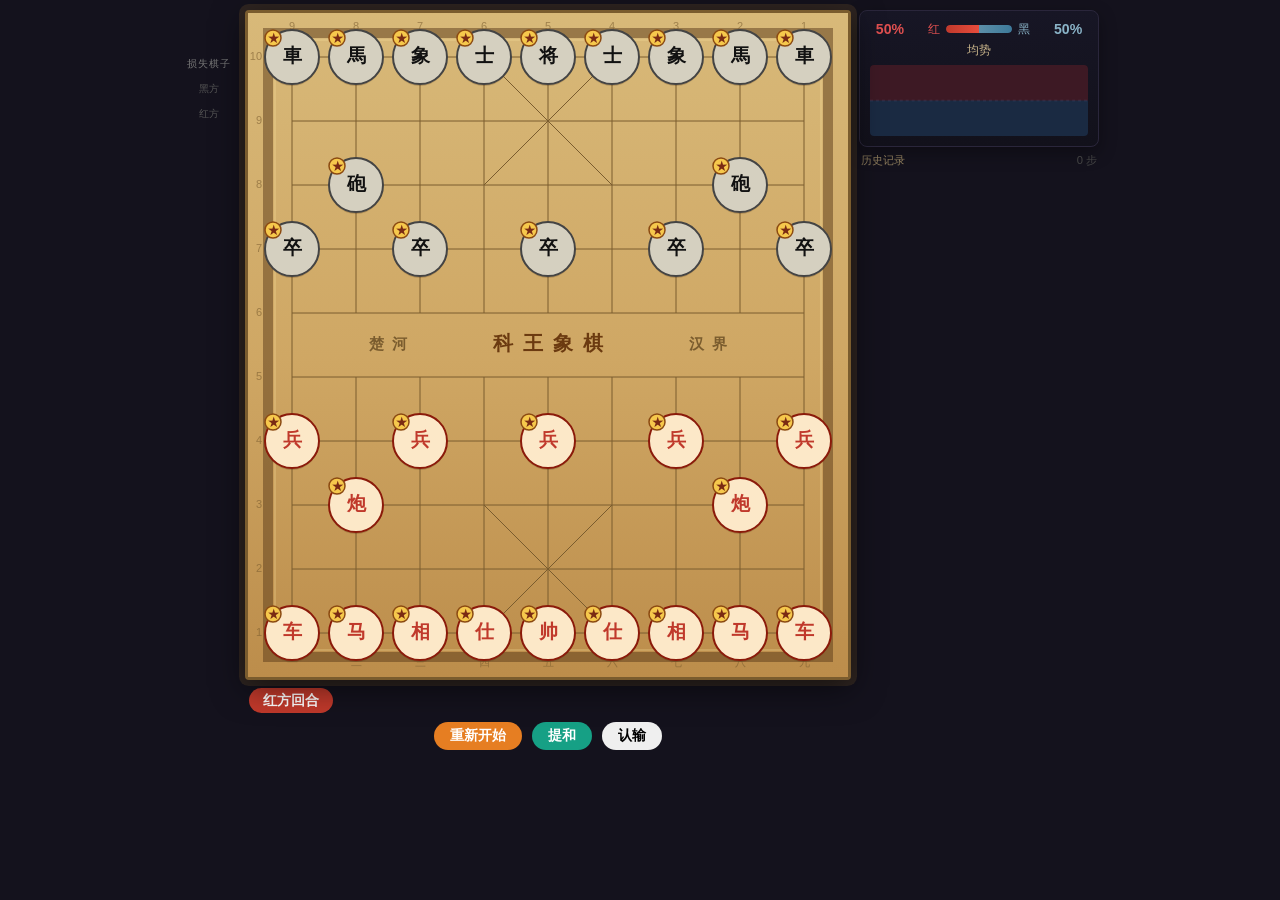
==== commit 51af26d8: "Delay king capture ending and allow terminal undo" ====
--- a/index-legacy.html
+++ b/index-legacy.html
@@ -2001,7 +2001,7 @@
     }
 
     // 己方王被消灭，或传统模式走完仍被将军/将帅对脸：
-    // 不直接禁走，标成红点；玩家确认落子后按认负结算。
+    // 不直接禁走，标成红点；确认落子后也不立即判负，必须等对方下一手实际吃王。
     if (wouldLeaveOwnerUnsafe(nb, game.turn, kingCaptured)) return { ...m, danger: 'fatal', preview, selfFatal: true };
     // 和棋或敌方王被消灭 → 显示为安全（允许选择）
     if (kingCaptured) return { ...m, danger: 'safe', preview };
@@ -2449,22 +2449,7 @@
     return;
   }
 
-  if (move.selfFatal) {
-    finishByKingTaken(piece.owner, `${piece.owner === RED ? '红' : '黑'}方走入致命威胁`);
-    updateUI(); updateCapturedDisplay(); render();
-    _reportGameEnd();
-    return;
-  }
-
   game.turn = enemy(game.turn);
-
-  // 停局检测：若下一方无任何合法走法，判该方负
-  if (!hasAnyLegalMove(game.board, game.turn)) {
-    finishByKingTaken(game.turn, `${game.turn === RED ? '红' : '黑'}方无路可走`);
-    updateUI(); updateCapturedDisplay(); render();
-    _reportGameEnd();
-    return;
-  }
 
   game.kingDanger = assessKingDanger(game.board, game.turn);
   updateUI(); updateCapturedDisplay(); render();
@@ -2489,7 +2474,7 @@
 }
 
 function undoMove() {
-  if (anim.playing || !game.history.length || hasLockedWinningResult()) return;
+  if (anim.playing || !game.history.length) return;
   abortAIThinking();
   const prev = game.history.pop();
   logUndo();
@@ -2522,12 +2507,8 @@
   }
 }
 
-function hasLockedWinningResult() {
-  return game.gameOver && !game.isDraw && game.winner === getPlayerSide();
-}
-
 function undoCommand() {
-  if (anim.playing || !game.history.length || hasLockedWinningResult()) return;
+  if (anim.playing || !game.history.length) return;
   const lastSnapshot = game.history[game.history.length - 1];
   const lastMover = lastSnapshot?.turn;
   const steps = aiState.enabled && lastMover === aiState.side && game.history.length >= 2 ? 2 : 1;
